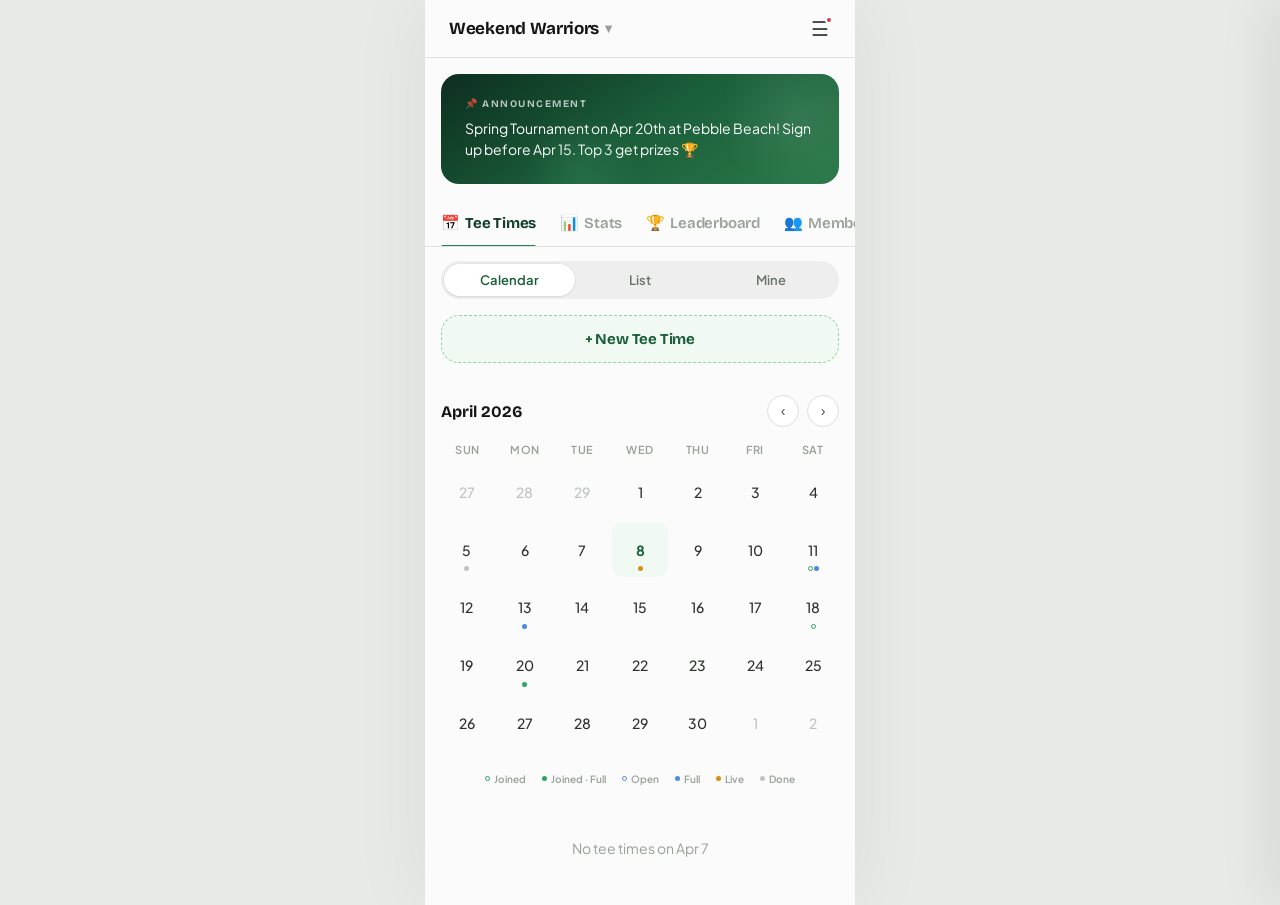
==== prototype/index.html @ c34fc69e "Initial commit: PRD, database schema, and interactive prototype - Product requirements document (doc" ====
<!DOCTYPE html>
<html lang="en">
<head>
<meta charset="UTF-8">
<meta name="viewport" content="width=device-width, initial-scale=1.0, user-scalable=no">
<title>TeeLab AI — Prototype</title>
<link rel="preconnect" href="https://fonts.googleapis.com">
<link href="https://fonts.googleapis.com/css2?family=Plus+Jakarta+Sans:ital,wght@0,300;0,400;0,500;0,600;0,700;0,800;1,400&family=Bricolage+Grotesque:opsz,wght@12..96,400;12..96,500;12..96,600;12..96,700;12..96,800&display=swap" rel="stylesheet">
<style>
/* ============================================================
   DESIGN TOKENS — 2026 Premium Sporty-Luxe
   ============================================================ */
:root {
  /* Greens — warm, deep, clubhouse sophistication */
  --green-900: #0C2E1F;
  --green-800: #133D2B;
  --green-700: #1B5E3A;
  --green-600: #24804E;
  --green-500: #2EA363;
  --green-400: #5ABD82;
  --green-300: #8AD4A6;
  --green-200: #BDE8CA;
  --green-100: #E0F4E7;
  --green-50:  #F0FAF3;

  /* Neutrals — warm-tinted, never cold */
  --gray-900: #141614;
  --gray-800: #1F211F;
  --gray-700: #2D302D;
  --gray-600: #484C48;
  --gray-500: #6D736D;
  --gray-400: #99A099;
  --gray-300: #BFC4BF;
  --gray-200: #DDE0DD;
  --gray-100: #EDEEED;
  --gray-50:  #F6F7F6;

  /* Accents */
  --gold: #C9983A;
  --red: #D43D3D;
  --red-light: #FDF0F0;
  --blue: #4B8AE8;
  --blue-light: #EEF4FD;
  --amber: #D99012;
  --amber-light: #FEF8EB;

  /* Semantic */
  --birdie: #2EA363;
  --eagle: #4B8AE8;
  --bogey: #D43D3D;
  --double-bogey: #A82222;
  --par-color: var(--gray-500);

  /* Typography */
  --font-display: 'Bricolage Grotesque', serif;
  --font-body: 'Plus Jakarta Sans', sans-serif;

  /* Spacing — more generous */
  --space-xs: 4px;
  --space-sm: 8px;
  --space-md: 14px;
  --space-lg: 16px;
  --space-xl: 24px;
  --space-2xl: 28px;
  --space-3xl: 36px;
  --space-4xl: 48px;

  /* Radius — slightly softer */
  --radius-sm: 10px;
  --radius-md: 14px;
  --radius-lg: 18px;
  --radius-xl: 22px;
  --radius-full: 999px;

  /* Shadows — layered, organic */
  --shadow-sm: 0 1px 2px rgba(12,46,31,0.04), 0 1px 4px rgba(12,46,31,0.03);
  --shadow-md: 0 2px 8px rgba(12,46,31,0.05), 0 6px 20px rgba(12,46,31,0.04);
  --shadow-lg: 0 4px 12px rgba(12,46,31,0.06), 0 12px 40px rgba(12,46,31,0.06);
  --shadow-card: 0 1px 3px rgba(12,46,31,0.04), 0 0 0 1px rgba(12,46,31,0.03);

  /* Layout */
  --header-height: 58px;

  /* Surface */
  --surface: #FAFBFA;
  --surface-card: rgba(255,255,255,0.85);
}

/* ============================================================
   RESET & BASE
   ============================================================ */
*, *::before, *::after { box-sizing: border-box; margin: 0; padding: 0; }

html {
  font-size: 16px;
  -webkit-font-smoothing: antialiased;
  -moz-osx-font-smoothing: grayscale;
}

body {
  font-family: var(--font-body);
  color: var(--gray-900);
  background: var(--gray-100);
  min-height: 100dvh;
  overflow-x: hidden;
}

/* Phone frame */
#app {
  max-width: 430px;
  margin: 0 auto;
  min-height: 100dvh;
  background: var(--surface);
  position: relative;
  box-shadow: 0 0 80px rgba(0,0,0,0.06);
}

/* ============================================================
   HEADER
   ============================================================ */
.header {
  height: var(--header-height);
  display: flex;
  align-items: center;
  justify-content: space-between;
  padding: 0 var(--space-lg);
  background: var(--surface);
  border-bottom: 1px solid var(--gray-200);
}

.header-back {
  width: 36px;
  height: 36px;
  display: flex;
  align-items: center;
  justify-content: center;
  border-radius: var(--radius-full);
  background: none;
  border: none;
  cursor: pointer;
  color: var(--green-700);
  font-size: 20px;
  transition: background 0.2s;
}
.header-back:hover { background: var(--green-50); }
.header-back.invisible { visibility: hidden; }

.header-title {
  font-family: var(--font-display);
  font-weight: 700;
  font-size: 17px;
  letter-spacing: -0.3px;
}

.header-action {
  width: 36px;
  height: 36px;
  display: flex;
  align-items: center;
  justify-content: center;
  border-radius: var(--radius-full);
  background: none;
  border: none;
  cursor: pointer;
  color: var(--gray-600);
  font-size: 18px;
  transition: background 0.2s;
  position: relative;
}
.header-action:hover { background: var(--gray-100); }
.header-action .badge {
  position: absolute;
  top: 4px;
  right: 4px;
  width: 8px;
  height: 8px;
  background: var(--red);
  border-radius: 50%;
  border: 2px solid #fff;
}

/* Group Switcher */
.group-switcher {
  display: flex;
  align-items: center;
  gap: 6px;
  cursor: pointer;
  padding: 4px 8px;
  border-radius: var(--radius-full);
  transition: background 0.15s;
  position: relative;
}

.group-switcher:hover { background: var(--gray-100); }

.group-switcher .switcher-arrow {
  font-size: 10px;
  color: var(--gray-400);
  transition: transform 0.25s;
}

.group-switcher.open .switcher-arrow {
  transform: rotate(180deg);
}

/* Dropdown */
.group-dropdown {
  position: absolute;
  top: calc(100% + 4px);
  left: 50%;
  transform: translateX(-50%) scale(0.95);
  width: 280px;
  background: var(--surface);
  border-radius: var(--radius-lg);
  box-shadow: 0 12px 48px rgba(0,0,0,0.12), 0 0 0 1px rgba(0,0,0,0.04);
  backdrop-filter: blur(12px);
  z-index: 150;
  opacity: 0;
  pointer-events: none;
  transition: opacity 0.2s, transform 0.2s;
  overflow: hidden;
}

.group-dropdown.show {
  opacity: 1;
  pointer-events: auto;
  transform: translateX(-50%) scale(1);
}

.group-dropdown-header {
  padding: var(--space-md) var(--space-lg);
  font-family: var(--font-display);
  font-size: 11px;
  font-weight: 700;
  color: var(--gray-400);
  text-transform: uppercase;
  letter-spacing: 1px;
  border-bottom: 1px solid var(--gray-100);
}

.group-dropdown-item {
  display: flex;
  align-items: center;
  gap: var(--space-md);
  padding: var(--space-md) var(--space-lg);
  cursor: pointer;
  transition: background 0.15s;
  border: none;
  background: none;
  width: 100%;
  text-align: left;
  font-family: var(--font-body);
}

.group-dropdown-item:hover { background: var(--gray-50); }
.group-dropdown-item.active { background: var(--green-50); }

.group-dropdown-item .group-icon {
  width: 36px;
  height: 36px;
  border-radius: var(--radius-sm);
  display: flex;
  align-items: center;
  justify-content: center;
  font-size: 18px;
  flex-shrink: 0;
}

.group-dropdown-item .group-detail {
  flex: 1;
  min-width: 0;
}

.group-dropdown-item .group-name {
  font-size: 14px;
  font-weight: 600;
  color: var(--gray-800);
  white-space: nowrap;
  overflow: hidden;
  text-overflow: ellipsis;
}

.group-dropdown-item .group-meta {
  font-size: 11px;
  color: var(--gray-400);
  font-weight: 500;
}

.group-dropdown-item .group-check {
  width: 20px;
  height: 20px;
  border-radius: 50%;
  background: var(--green-600);
  color: #fff;
  display: flex;
  align-items: center;
  justify-content: center;
  font-size: 12px;
  flex-shrink: 0;
  opacity: 0;
}

.group-dropdown-item.active .group-check { opacity: 1; }

.group-dropdown-footer {
  padding: var(--space-md) var(--space-lg);
  border-top: 1px solid var(--gray-100);
}

.group-dropdown-footer button {
  display: flex;
  align-items: center;
  gap: var(--space-sm);
  width: 100%;
  padding: var(--space-sm) 0;
  background: none;
  border: none;
  cursor: pointer;
  font-family: var(--font-body);
  font-size: 13px;
  font-weight: 600;
  color: var(--green-600);
}

.group-dropdown-footer button:hover { color: var(--green-700); }

/* Dropdown overlay */
.dropdown-overlay {
  display: none;
  position: fixed;
  inset: 0;
  z-index: 140;
}

.dropdown-overlay.show { display: block; }

/* ============================================================
   DRAWER
   ============================================================ */
.menu-btn {
  width: 38px;
  height: 38px;
  display: flex;
  align-items: center;
  justify-content: center;
  border-radius: var(--radius-full);
  background: none;
  border: none;
  cursor: pointer;
  color: var(--gray-600);
  font-size: 20px;
  transition: background 0.2s;
  position: relative;
  flex-shrink: 0;
}

.menu-btn:hover { background: var(--gray-100); }

.menu-btn .badge {
  position: absolute;
  top: 6px;
  right: 6px;
  width: 8px;
  height: 8px;
  background: var(--red);
  border-radius: 50%;
  border: 2px solid #fff;
}

.drawer-overlay {
  display: none;
  position: fixed;
  inset: 0;
  background: rgba(0,0,0,0.4);
  z-index: 300;
  transition: opacity 0.3s;
}

.drawer-overlay.show { display: block; }

.drawer {
  position: fixed;
  top: 0;
  right: 0;
  bottom: 0;
  width: 300px;
  max-width: 80vw;
  background: var(--surface);
  z-index: 301;
  transform: translateX(100%);
  transition: transform 0.35s cubic-bezier(0.32, 0.72, 0, 1);
  display: flex;
  flex-direction: column;
  box-shadow: -12px 0 50px rgba(0,0,0,0.08);
}

.drawer.open { transform: translateX(0); }

.drawer-header {
  padding: var(--space-2xl) var(--space-xl) var(--space-lg);
  border-bottom: 1px solid var(--gray-100);
  display: flex;
  align-items: center;
  gap: var(--space-md);
}

.drawer-avatar {
  width: 44px;
  height: 44px;
  border-radius: 50%;
  background: var(--green-700);
  display: flex;
  align-items: center;
  justify-content: center;
  font-family: var(--font-display);
  font-weight: 700;
  font-size: 16px;
  color: #fff;
  flex-shrink: 0;
}

.drawer-user-info {
  flex: 1;
  min-width: 0;
}

.drawer-user-name {
  font-family: var(--font-display);
  font-size: 16px;
  font-weight: 700;
  color: var(--gray-800);
}

.drawer-user-plan {
  font-size: 12px;
  color: var(--green-600);
  font-weight: 600;
}

.drawer-section {
  padding: var(--space-md) 0;
}

.drawer-section-title {
  font-family: var(--font-display);
  font-size: 11px;
  font-weight: 700;
  color: var(--gray-400);
  text-transform: uppercase;
  letter-spacing: 1px;
  padding: var(--space-sm) var(--space-xl);
}

.drawer-item {
  display: flex;
  align-items: center;
  gap: var(--space-md);
  padding: var(--space-md) var(--space-xl);
  cursor: pointer;
  transition: background 0.15s;
  border: none;
  background: none;
  width: 100%;
  text-align: left;
  font-family: var(--font-body);
  font-size: 15px;
  font-weight: 500;
  color: var(--gray-700);
}

.drawer-item:hover { background: var(--gray-50); }

.drawer-item .drawer-icon {
  width: 36px;
  height: 36px;
  border-radius: var(--radius-md);
  background: var(--gray-100);
  display: flex;
  align-items: center;
  justify-content: center;
  font-size: 16px;
  flex-shrink: 0;
}

.drawer-item .drawer-label { flex: 1; }

.drawer-item .drawer-badge {
  padding: 2px 8px;
  border-radius: var(--radius-full);
  font-size: 11px;
  font-weight: 700;
  background: var(--red-light);
  color: var(--red);
}

.drawer-divider {
  height: 1px;
  background: var(--gray-100);
  margin: var(--space-sm) 0;
}

.drawer-footer {
  margin-top: auto;
  padding: var(--space-lg) var(--space-xl);
  border-top: 1px solid var(--gray-100);
}

.drawer-footer-text {
  font-size: 12px;
  color: var(--gray-400);
  text-align: center;
}

/* ============================================================
   PAGE CONTAINER
   ============================================================ */
.page {
  display: none;
  padding-bottom: var(--space-lg);
  animation: pageIn 0.3s ease;
}
.page.active { display: block; }

@keyframes pageIn {
  from { opacity: 0; transform: translateY(6px); }
  to { opacity: 1; transform: translateY(0); }
}
@keyframes shimmerIn {
  from { opacity: 0; filter: blur(4px); transform: scale(0.98); }
  to { opacity: 1; filter: blur(0); transform: scale(1); }
}

/* ============================================================
   GROUP DETAIL PAGE
   ============================================================ */

/* Announcement Banner */
.announcement {
  margin: var(--space-lg);
  padding: var(--space-xl);
  background: linear-gradient(145deg, var(--green-900) 0%, var(--green-700) 50%, #2B7A4B 100%);
  border-radius: var(--radius-lg);
  color: #fff;
  position: relative;
  overflow: hidden;
}

.announcement::before {
  content: '';
  position: absolute;
  top: -40px;
  right: -40px;
  width: 160px;
  height: 160px;
  background: radial-gradient(circle, rgba(255,255,255,0.08) 0%, transparent 70%);
  border-radius: 50%;
}

.announcement::after {
  content: '';
  position: absolute;
  bottom: -50px;
  left: 20%;
  width: 120px;
  height: 120px;
  background: radial-gradient(circle, rgba(90,189,130,0.15) 0%, transparent 70%);
  border-radius: 50%;
}

.announcement-label {
  font-family: var(--font-display);
  font-size: 10px;
  font-weight: 700;
  letter-spacing: 1.5px;
  text-transform: uppercase;
  opacity: 0.7;
  margin-bottom: var(--space-sm);
}

.announcement-text {
  font-size: 14px;
  line-height: 1.5;
  font-weight: 400;
}

/* Group Tabs — Primary Navigation */
.group-tabs {
  padding: 0 var(--space-lg);
  margin-bottom: var(--space-md);
  display: flex;
  gap: var(--space-xl);
  overflow-x: auto;
  scrollbar-width: none;
  -ms-overflow-style: none;
  -webkit-overflow-scrolling: touch;
  border-bottom: 1.5px solid var(--gray-200);
}

.group-tabs::-webkit-scrollbar { display: none; }

.group-tab {
  display: flex;
  align-items: center;
  gap: 5px;
  padding: var(--space-md) 0;
  border: none;
  background: none;
  cursor: pointer;
  font-family: var(--font-display);
  white-space: nowrap;
  flex-shrink: 0;
  position: relative;
  transition: color 0.25s;
}

.group-tab .tab-label {
  font-size: 15px;
  font-weight: 600;
  color: var(--gray-400);
  letter-spacing: -0.2px;
  transition: color 0.25s;
}

.group-tab .tab-icon { font-size: 15px; }

.group-tab::after {
  content: '';
  position: absolute;
  bottom: -1.5px;
  left: 0;
  right: 0;
  height: 2.5px;
  border-radius: 2px 2px 0 0;
  background: transparent;
  transition: background 0.25s;
}

.group-tab.active-feature .tab-label {
  color: var(--green-800);
  font-weight: 700;
}

.group-tab.active-feature::after {
  background: var(--green-600);
}

.section-header {
  display: flex;
  align-items: center;
  justify-content: space-between;
  margin-bottom: var(--space-md);
}

.section-title {
  font-family: var(--font-display);
  font-size: 15px;
  font-weight: 700;
  color: var(--gray-800);
  letter-spacing: -0.2px;
}

.section-action {
  font-size: 13px;
  color: var(--green-600);
  font-weight: 600;
  background: none;
  border: none;
  cursor: pointer;
}

.feature-section { animation: pageIn 0.25s ease; }
.feature-section.hidden { display: none; }

/* Stats Cards */
.stats-cards {
  display: grid;
  grid-template-columns: repeat(4, 1fr);
  gap: var(--space-sm);
}

.stat-card {
  background: var(--surface-card);
  backdrop-filter: blur(8px);
  border: 1px solid rgba(12,46,31,0.05);
  border-radius: var(--radius-lg);
  box-shadow: var(--shadow-card);
  padding: var(--space-lg) var(--space-sm);
  text-align: center;
}

.stat-value {
  font-family: var(--font-display);
  font-size: 24px;
  font-weight: 900;
  color: var(--green-800);
  letter-spacing: -0.5px;
}

.stat-label {
  font-size: 11px;
  font-weight: 600;
  color: var(--gray-400);
  margin-top: 2px;
}

/* Trend Chart */
.trend-chart {
  background: var(--surface-card);
  backdrop-filter: blur(8px);
  border: 1px solid rgba(12,46,31,0.05);
  border-radius: var(--radius-lg);
  box-shadow: var(--shadow-card);
  padding: var(--space-lg);
  height: 180px;
  position: relative;
  overflow: hidden;
}

.trend-chart svg {
  width: 100%;
  height: 100%;
}

/* Recent Round Card */
.recent-round {
  display: flex;
  align-items: center;
  gap: var(--space-md);
  padding: var(--space-md) 0;
  background: transparent;
  border-bottom: 1px solid var(--gray-100);
}

.recent-round .rr-date {
  text-align: center;
  min-width: 40px;
}

.recent-round .rr-day {
  font-family: var(--font-display);
  font-size: 20px;
  font-weight: 900;
  color: var(--gray-800);
  line-height: 1;
}

.recent-round .rr-month {
  font-size: 11px;
  font-weight: 600;
  color: var(--gray-400);
  text-transform: uppercase;
}

.recent-round .rr-info { flex: 1; }

.recent-round .rr-course {
  font-size: 14px;
  font-weight: 600;
  color: var(--gray-800);
}

.recent-round .rr-detail {
  font-size: 12px;
  color: var(--gray-400);
}

.recent-round .rr-score {
  font-family: var(--font-display);
  font-size: 24px;
  font-weight: 900;
}

.recent-round .rr-score.under { color: var(--red); }
.recent-round .rr-score.over { color: var(--gray-700); }
.recent-round .rr-score.even { color: var(--gray-500); }

/* History Card */
.history-card {
  background: transparent;
  padding: var(--space-md) 0;
  cursor: pointer;
  transition: background 0.15s;
  border-bottom: 1px solid var(--gray-100);
}

.history-card:hover { background: var(--gray-50); }

.history-top {
  display: flex;
  justify-content: space-between;
  align-items: flex-start;
  margin-bottom: var(--space-sm);
}

.history-date {
  font-family: var(--font-display);
  font-size: 13px;
  font-weight: 600;
  color: var(--gray-400);
}

.history-course {
  font-size: 15px;
  font-weight: 600;
  color: var(--gray-800);
  margin-bottom: var(--space-md);
}

.history-players {
  display: grid;
  grid-template-columns: 1fr 1fr;
  gap: var(--space-xs);
}

.history-player-chip {
  display: flex;
  align-items: center;
  gap: 4px;
  padding: 3px 10px 3px 3px;
  background: var(--gray-50);
  border-radius: var(--radius-full);
  font-size: 12px;
  font-weight: 600;
  color: var(--gray-600);
}

.history-player-chip .hp-avatar {
  width: 20px;
  height: 20px;
  border-radius: 50%;
  display: flex;
  align-items: center;
  justify-content: center;
  font-size: 8px;
  font-weight: 700;
  color: #fff;
}

.history-player-chip .hp-score {
  font-family: var(--font-display);
  font-weight: 800;
}

.history-player-chip .hp-score.under { color: var(--red); }
.history-player-chip .hp-score.over { color: var(--gray-700); }

/* Chat Section */
.chat-section {
  padding: 0 var(--space-lg);
  margin-bottom: var(--space-xl);
}

.chat-messages {
  display: flex;
  flex-direction: column;
  gap: var(--space-sm);
  margin-bottom: var(--space-md);
}

.chat-msg {
  display: flex;
  gap: var(--space-sm);
  align-items: flex-start;
}

.chat-msg .cm-avatar {
  width: 28px;
  height: 28px;
  border-radius: 50%;
  display: flex;
  align-items: center;
  justify-content: center;
  font-size: 9px;
  font-weight: 700;
  color: #fff;
  flex-shrink: 0;
  margin-top: 2px;
}

.chat-msg .cm-bubble {
  background: var(--gray-50);
  border-radius: var(--radius-md);
  padding: var(--space-sm) var(--space-md);
  max-width: 80%;
}

.chat-msg .cm-name {
  font-size: 11px;
  font-weight: 700;
  color: var(--gray-500);
  margin-bottom: 1px;
}

.chat-msg .cm-text {
  font-size: 13px;
  color: var(--gray-700);
  line-height: 1.4;
}

.chat-msg .cm-time {
  font-size: 10px;
  color: var(--gray-400);
  margin-top: 2px;
}

.chat-input-row {
  display: flex;
  gap: var(--space-sm);
}

.chat-input-row input {
  flex: 1;
  padding: 10px 14px;
  border: 1.5px solid var(--gray-200);
  border-radius: var(--radius-full);
  font-family: var(--font-body);
  font-size: 13px;
  color: var(--gray-800);
  outline: none;
  transition: border-color 0.2s;
}

.chat-input-row input:focus { border-color: var(--green-500); }

.chat-send-btn {
  width: 38px;
  height: 38px;
  border-radius: 50%;
  background: linear-gradient(160deg, var(--green-600), var(--green-500));
  color: #fff;
  border: none;
  font-size: 16px;
  cursor: pointer;
  display: flex;
  align-items: center;
  justify-content: center;
  flex-shrink: 0;
  transition: all 0.2s;
  box-shadow: 0 2px 8px rgba(30,128,78,0.2);
}

.chat-send-btn:hover { transform: scale(1.05); box-shadow: 0 4px 12px rgba(30,128,78,0.25); }

/* Hole has-comments dot */
.hole-comment-dot {
  display: inline-block;
  width: 5px;
  height: 5px;
  background: var(--green-400);
  border-radius: 50%;
  margin-left: 2px;
  vertical-align: top;
  cursor: pointer;
}

/* Comments Page */
.comment-thread {
  padding: 0 var(--space-lg);
  margin-bottom: var(--space-xl);
}

.comment-thread-header {
  display: flex;
  align-items: center;
  gap: var(--space-sm);
  margin-bottom: var(--space-md);
  padding-top: var(--space-md);
}

.comment-thread-label {
  font-family: var(--font-display);
  font-size: 14px;
  font-weight: 700;
  color: var(--gray-800);
}

.comment-thread-par {
  font-size: 12px;
  color: var(--gray-400);
  font-weight: 500;
}

.comment-thread-count {
  margin-left: auto;
  font-size: 11px;
  font-weight: 700;
  color: var(--gray-400);
}

.comment-divider {
  height: 1px;
  background: var(--gray-100);
  margin: 0 var(--space-lg);
}

.no-comments {
  text-align: center;
  padding: 24px 0;
  color: var(--gray-400);
  font-size: 13px;
}

/* Comment Input Bar */
.comment-input-bar {
  position: sticky;
  bottom: 0;
  background: rgba(246,247,246,0.9);
  backdrop-filter: blur(12px);
  border-top: 1px solid var(--gray-200);
  padding: var(--space-md) var(--space-lg);
  display: flex;
  align-items: center;
  gap: var(--space-sm);
  z-index: 10;
}

.comment-target-btn {
  padding: 8px 12px;
  border: 1.5px solid var(--gray-200);
  border-radius: var(--radius-full);
  background: #fff;
  font-family: var(--font-body);
  font-size: 12px;
  font-weight: 600;
  color: var(--green-700);
  cursor: pointer;
  white-space: nowrap;
  flex-shrink: 0;
  position: relative;
  transition: border-color 0.15s;
}

.comment-target-btn:hover { border-color: var(--green-400); }

.comment-target-dropdown {
  display: none;
  position: absolute;
  bottom: calc(100% + 8px);
  left: var(--space-lg);
  width: 180px;
  background: #fff;
  border-radius: var(--radius-md);
  box-shadow: 0 8px 30px rgba(0,0,0,0.15);
  z-index: 20;
  max-height: 240px;
  overflow-y: auto;
  padding: var(--space-xs) 0;
}

.comment-target-dropdown.show { display: block; }

.comment-target-option {
  display: block;
  width: 100%;
  padding: 8px 16px;
  border: none;
  background: none;
  text-align: left;
  font-family: var(--font-body);
  font-size: 13px;
  font-weight: 500;
  color: var(--gray-700);
  cursor: pointer;
  transition: background 0.1s;
}

.comment-target-option:hover { background: var(--gray-50); }
.comment-target-option.active { color: var(--green-700); font-weight: 700; }

.comment-target-divider {
  height: 1px;
  background: var(--gray-100);
  margin: var(--space-xs) 0;
}

.comment-target-holes {
  max-height: 180px;
  overflow-y: auto;
}

.comment-input-bar input {
  flex: 1;
  padding: 10px 14px;
  border: 1.5px solid var(--gray-200);
  border-radius: var(--radius-full);
  font-family: var(--font-body);
  font-size: 13px;
  color: var(--gray-800);
  outline: none;
  transition: border-color 0.2s;
  min-width: 0;
}

.comment-input-bar input:focus { border-color: var(--green-500); }

/* Board message */
.board-msg {
  background: transparent;
  padding: var(--space-md) 0;
  border-bottom: 1px solid var(--gray-100);
}

.board-msg-header {
  display: flex;
  align-items: center;
  gap: var(--space-sm);
  margin-bottom: var(--space-sm);
}

.board-msg-avatar {
  width: 32px;
  height: 32px;
  border-radius: 50%;
  display: flex;
  align-items: center;
  justify-content: center;
  font-family: var(--font-display);
  font-weight: 700;
  font-size: 11px;
  color: #fff;
  flex-shrink: 0;
}

.board-msg-name {
  font-size: 13px;
  font-weight: 700;
  color: var(--gray-800);
}

.board-msg-time {
  font-size: 11px;
  color: var(--gray-400);
  margin-left: auto;
}

.board-msg-source {
  font-size: 11px;
  font-weight: 600;
  color: var(--green-600);
  background: var(--green-50);
  display: inline-block;
  padding: 2px 8px;
  border-radius: var(--radius-full);
  margin-bottom: var(--space-xs);
}

.board-msg-text {
  font-size: 14px;
  color: var(--gray-700);
  line-height: 1.5;
}

/* Leaderboard row */
.lb-card {
  display: flex;
  align-items: center;
  gap: var(--space-md);
  padding: var(--space-md) 0;
  background: transparent;
  border-bottom: 1px solid var(--gray-100);
}

.lb-rank {
  font-family: var(--font-display);
  font-size: 20px;
  font-weight: 900;
  color: var(--gray-300);
  width: 28px;
  text-align: center;
}

.lb-rank.r1 { color: var(--gold); }
.lb-rank.r2 { color: #A0A0A0; }
.lb-rank.r3 { color: #CD7F32; }

.lb-avatar {
  width: 40px;
  height: 40px;
  border-radius: 50%;
  display: flex;
  align-items: center;
  justify-content: center;
  font-family: var(--font-display);
  font-weight: 700;
  font-size: 14px;
  color: #fff;
  flex-shrink: 0;
}

.lb-info { flex: 1; }

.lb-name {
  font-size: 14px;
  font-weight: 700;
  color: var(--gray-800);
}

.lb-detail {
  font-size: 12px;
  color: var(--gray-400);
}

.lb-stats {
  text-align: right;
}

.lb-avg {
  font-family: var(--font-display);
  font-size: 22px;
  font-weight: 900;
  color: var(--gray-800);
}

.lb-rounds {
  font-size: 11px;
  color: var(--gray-400);
}

/* View Toggle */
.view-controls {
  padding: 0 var(--space-lg);
  margin-bottom: var(--space-lg);
  display: flex;
  gap: var(--space-sm);
}

.view-toggle {
  display: flex;
  background: var(--gray-100);
  border-radius: var(--radius-full);
  padding: 3px;
  flex: 1;
}

.view-btn {
  flex: 1;
  padding: 8px 0;
  border: none;
  background: none;
  font-family: var(--font-body);
  font-size: 13px;
  font-weight: 600;
  color: var(--gray-500);
  border-radius: var(--radius-full);
  cursor: pointer;
  transition: all 0.3s cubic-bezier(0.34, 1.56, 0.64, 1);
}

.view-btn.active {
  background: #fff;
  color: var(--green-700);
  box-shadow: var(--shadow-sm), 0 0 0 1px rgba(12,46,31,0.04);
}

.filter-btn {
  padding: 8px 16px;
  border: 2px solid var(--gray-200);
  background: #fff;
  font-family: var(--font-body);
  font-size: 13px;
  font-weight: 600;
  color: var(--gray-600);
  border-radius: var(--radius-full);
  cursor: pointer;
  transition: all 0.25s;
  white-space: nowrap;
}

.filter-btn.active {
  border-color: var(--green-500);
  background: var(--green-50);
  color: var(--green-700);
}

/* Calendar View */
.calendar-view {
  padding: 0;
  margin-top: var(--space-lg);
}

.calendar-grid {
  background: transparent;
  margin-bottom: var(--space-sm);
}

.calendar-header-row {
  display: flex;
  align-items: center;
  justify-content: space-between;
  padding: var(--space-lg);
}

.calendar-month {
  font-family: var(--font-display);
  font-size: 16px;
  font-weight: 700;
}

.calendar-nav {
  display: flex;
  gap: var(--space-sm);
}

.calendar-nav button {
  width: 32px;
  height: 32px;
  border-radius: var(--radius-full);
  border: 1px solid var(--gray-200);
  background: #fff;
  cursor: pointer;
  display: flex;
  align-items: center;
  justify-content: center;
  font-size: 14px;
  color: var(--gray-600);
}

.calendar-weekdays {
  display: grid;
  grid-template-columns: repeat(7, 1fr);
  padding: 0 var(--space-md) var(--space-sm);
}

.calendar-weekday {
  text-align: center;
  font-size: 11px;
  font-weight: 600;
  color: var(--gray-400);
  text-transform: uppercase;
  letter-spacing: 0.5px;
}

.calendar-days {
  display: grid;
  grid-template-columns: repeat(7, 1fr);
  padding: 0 var(--space-md) var(--space-md);
  gap: 2px;
}

.calendar-day {
  aspect-ratio: 1;
  display: flex;
  flex-direction: column;
  align-items: center;
  justify-content: center;
  border-radius: var(--radius-sm);
  font-size: 14px;
  font-weight: 500;
  color: var(--gray-700);
  cursor: pointer;
  position: relative;
  transition: background 0.15s;
}

.calendar-day:hover { background: var(--gray-50); }
.calendar-day.other-month { color: var(--gray-300); }
.calendar-day.today { background: var(--green-50); color: var(--green-700); font-weight: 700; }

.dot {
  width: 5px;
  height: 5px;
  border-radius: 50%;
}


/* Dot colors by tee time status */
/* Past & Live */
.dot.dot-completed { background: var(--gray-300); }
.dot.dot-in-progress { background: var(--amber); }
/* Future: green=joined, blue=not joined; hollow=has spots, solid=full */
.dot.dot-mine { background: transparent; border: 1.5px solid var(--green-500); }
.dot.dot-mine-full { background: var(--green-500); }
.dot.dot-open { background: transparent; border: 1.5px solid var(--blue); }
.dot.dot-open-full { background: var(--blue); }

.calendar-legend {
  display: flex;
  justify-content: center;
  gap: var(--space-lg);
  padding: var(--space-sm) var(--space-md) var(--space-md);
}

.legend-item {
  display: flex;
  align-items: center;
  gap: 4px;
  font-size: 10px;
  font-weight: 600;
  color: var(--gray-400);
}

.legend-item .dot {
  position: static;
  flex-shrink: 0;
}

.calendar-day .dot-group {
  display: flex;
  gap: 1px;
  position: absolute;
  bottom: 6px;
}

/* List View / Tee Time Items */
.tee-time-list {
  padding: 0;
  display: flex;
  flex-direction: column;
}

.date-label {
  font-family: var(--font-display);
  font-size: 12px;
  font-weight: 700;
  color: var(--gray-400);
  text-transform: uppercase;
  letter-spacing: 0.8px;
  padding: var(--space-md) var(--space-lg) var(--space-xs);
  background: var(--gray-50);
}

.tee-time-card {
  background: var(--surface);
  padding: var(--space-lg);
  cursor: pointer;
  transition: background 0.15s;
  border-bottom: 1px solid var(--gray-100);
}

.tee-time-card:hover {
  background: var(--gray-50);
}

.tee-time-card:active {
  background: var(--gray-100);
}

.tt-top {
  display: flex;
  justify-content: space-between;
  align-items: flex-start;
  margin-bottom: var(--space-md);
}

.tt-time {
  font-family: var(--font-display);
  font-size: 22px;
  font-weight: 800;
  color: var(--green-800);
  letter-spacing: -0.5px;
}

.tt-status {
  font-size: 11px;
  font-weight: 600;
  padding: 4px 10px;
  border-radius: var(--radius-full);
  letter-spacing: 0.3px;
}

.tt-status.upcoming { background: var(--green-100); color: var(--green-700); border: 1px solid rgba(30,128,78,0.1); }
.tt-status.in-progress { background: var(--amber-light); color: var(--amber); border: 1px solid rgba(217,144,18,0.1); }
.tt-status.completed { background: var(--gray-100); color: var(--gray-500); border: 1px solid rgba(0,0,0,0.04); }

.tt-course {
  font-size: 15px;
  font-weight: 600;
  color: var(--gray-800);
  margin-bottom: 2px;
}

.tt-tee-badge {
  display: inline-flex;
  align-items: center;
  gap: 4px;
  font-size: 11px;
  font-weight: 600;
  color: var(--gray-500);
  margin-bottom: var(--space-md);
}

.tt-tee-dot {
  width: 8px;
  height: 8px;
  border-radius: 50%;
  border: 1.5px solid var(--gray-300);
}

.tt-tee-dot.blue { background: #3B82F6; border-color: #3B82F6; }
.tt-tee-dot.white { background: #fff; border-color: #ccc; }
.tt-tee-dot.red { background: #E04545; border-color: #E04545; }
.tt-tee-dot.gold { background: #D4A843; border-color: #D4A843; }

.tt-bottom {
  display: flex;
  align-items: flex-end;
  justify-content: space-between;
  gap: var(--space-md);
}

.tt-players {
  display: flex;
  align-items: baseline;
  gap: var(--space-xs);
  flex: 1;
  min-width: 0;
}

.tt-player-names {
  font-size: 13px;
  font-weight: 500;
  color: var(--gray-700);
  white-space: nowrap;
  overflow: hidden;
  text-overflow: ellipsis;
}

.tt-player-count {
  font-size: 12px;
  color: var(--gray-400);
  font-weight: 500;
  flex-shrink: 0;
}

/* In-progress hole dots */
.tt-hole-progress {
  display: flex;
  align-items: center;
  gap: 2px;
  margin-top: var(--space-sm);
}

.tt-hole-progress .hole-gap {
  width: 4px;
}

.tt-hole-dot {
  width: 6px;
  height: 6px;
  border-radius: 50%;
  background: var(--gray-200);
}

.tt-hole-dot.scored { background: var(--green-500); }
.tt-hole-dot.birdie { background: var(--red); }

.tt-hole-label {
  font-size: 9px;
  color: var(--gray-400);
  font-weight: 600;
  margin-left: 2px;
}

.tt-price {
  font-family: var(--font-display);
  font-size: 15px;
  font-weight: 700;
  color: var(--gray-700);
  flex-shrink: 0;
  white-space: nowrap;
}

/* ============================================================
   TEE TIME DETAIL PAGE
   ============================================================ */
.detail-hero {
  padding: var(--space-xl) var(--space-lg) var(--space-lg);
}

.detail-status-row {
  display: flex;
  align-items: center;
  gap: var(--space-sm);
  margin-bottom: var(--space-md);
}

.detail-date {
  font-family: var(--font-display);
  font-size: 13px;
  font-weight: 600;
  color: var(--gray-500);
}

.detail-time {
  font-family: var(--font-display);
  font-size: 32px;
  font-weight: 900;
  color: var(--green-800);
  letter-spacing: -1px;
  margin-bottom: var(--space-xs);
}

.detail-course-name {
  font-size: 17px;
  font-weight: 600;
  color: var(--gray-800);
  margin-bottom: 4px;
}

.detail-meta {
  display: flex;
  align-items: center;
  gap: var(--space-lg);
  margin-top: var(--space-md);
}

.detail-meta-item {
  display: flex;
  align-items: center;
  gap: 6px;
  font-size: 13px;
  color: var(--gray-500);
  font-weight: 500;
}

.detail-meta-item .icon {
  font-size: 16px;
}

/* Info Cards */
.detail-section {
  padding: 0 var(--space-lg);
  margin-bottom: var(--space-xl);
}

.detail-section-title {
  font-family: var(--font-display);
  font-size: 14px;
  font-weight: 700;
  color: var(--gray-800);
  margin-bottom: var(--space-md);
  letter-spacing: -0.2px;
}

.player-list {
  display: flex;
  flex-direction: column;
  gap: var(--space-sm);
}

.player-slot {
  display: flex;
  align-items: center;
  gap: var(--space-md);
  padding: var(--space-md) 0;
  background: transparent;
  border-bottom: 1px solid var(--gray-100);
}

.player-slot .avatar {
  width: 40px;
  height: 40px;
  border-radius: 50%;
  display: flex;
  align-items: center;
  justify-content: center;
  font-family: var(--font-display);
  font-weight: 700;
  font-size: 14px;
  color: #fff;
  flex-shrink: 0;
}

.player-slot .player-info {
  flex: 1;
}

.player-slot .player-name {
  font-size: 14px;
  font-weight: 600;
  color: var(--gray-800);
}

.player-slot .player-role {
  font-size: 11px;
  color: var(--gray-400);
  font-weight: 500;
}

.player-slot.empty {
  border-bottom: 1px dashed var(--gray-200);
  background: transparent;
}

.player-slot.empty .avatar {
  background: var(--gray-200);
  color: var(--gray-400);
  font-size: 18px;
}

.player-slot.waitlisted {
  opacity: 0.65;
}

.waitlist-label {
  font-size: 11px;
  font-weight: 600;
  color: var(--amber);
  background: var(--amber-light);
  padding: 2px 8px;
  border-radius: var(--radius-full);
}

/* Action Button */
.action-bar {
  padding: var(--space-lg);
}

.btn-primary {
  width: 100%;
  padding: 16px;
  border: none;
  border-radius: var(--radius-lg);
  background: linear-gradient(160deg, var(--green-700), var(--green-500));
  color: #fff;
  font-family: var(--font-display);
  font-size: 16px;
  font-weight: 700;
  letter-spacing: -0.3px;
  cursor: pointer;
  transition: transform 0.2s cubic-bezier(0.34, 1.56, 0.64, 1), box-shadow 0.2s;
  box-shadow: 0 4px 16px rgba(30,128,78,0.25), inset 0 1px 0 rgba(255,255,255,0.15);
}

.btn-primary:hover { transform: translateY(-1px); box-shadow: 0 6px 24px rgba(30,128,78,0.3), inset 0 1px 0 rgba(255,255,255,0.15); }
.btn-primary:active { transform: scale(0.97); }

.btn-danger {
  width: 100%;
  padding: 16px;
  border: 2px solid var(--red);
  border-radius: var(--radius-lg);
  background: #fff;
  color: var(--red);
  font-family: var(--font-display);
  font-size: 16px;
  font-weight: 700;
  cursor: pointer;
  transition: transform 0.15s;
}

.btn-secondary {
  width: 100%;
  padding: 16px;
  border: 2px solid var(--green-500);
  border-radius: var(--radius-lg);
  background: #fff;
  color: var(--green-700);
  font-family: var(--font-display);
  font-size: 16px;
  font-weight: 700;
  cursor: pointer;
  transition: transform 0.15s;
}

/* ============================================================
   SCORECARD PAGE
   ============================================================ */
.scorecard-header {
  padding: var(--space-lg);
  display: flex;
  align-items: center;
  justify-content: space-between;
}

.scorecard-info .sc-course {
  font-family: var(--font-display);
  font-size: 16px;
  font-weight: 700;
  color: var(--gray-800);
}

.scorecard-info .sc-meta {
  font-size: 12px;
  color: var(--gray-500);
}

.live-badge {
  display: flex;
  align-items: center;
  gap: 6px;
  padding: 6px 14px;
  background: var(--red-light);
  border: 1px solid rgba(212,61,61,0.1);
  border-radius: var(--radius-full);
  font-family: var(--font-display);
  font-size: 11px;
  font-weight: 700;
  color: var(--red);
  letter-spacing: 0.5px;
}

.live-dot {
  width: 8px;
  height: 8px;
  background: var(--red);
  border-radius: 50%;
  animation: livePulse 1.5s infinite;
}

@keyframes livePulse {
  0%, 100% { opacity: 1; transform: scale(1); }
  50% { opacity: 0.5; transform: scale(0.8); }
}

/* Scorecard Table */
.scorecard-wrapper {
  overflow-x: auto;
  padding: 0 var(--space-lg);
  margin-bottom: var(--space-lg);
  scrollbar-width: none;
}
.scorecard-wrapper::-webkit-scrollbar { display: none; }

.scorecard-table {
  border-collapse: separate;
  border-spacing: 0;
  width: max-content;
  min-width: 100%;
}

.scorecard-table th,
.scorecard-table td {
  padding: 8px 6px;
  text-align: center;
  font-size: 13px;
  white-space: nowrap;
  min-width: 36px;
}

.scorecard-table thead th {
  font-family: var(--font-display);
  font-weight: 700;
  font-size: 11px;
  color: var(--gray-400);
  text-transform: uppercase;
  letter-spacing: 0.5px;
  position: sticky;
  top: 0;
  background: #fff;
}

.scorecard-table .hole-header {
  background: var(--green-900);
  color: rgba(255,255,255,0.9);
  font-family: var(--font-display);
  font-weight: 700;
  font-size: 11px;
}

.scorecard-table .hole-header:first-child {
  border-radius: var(--radius-sm) 0 0 0;
}

.scorecard-table .hole-header:last-child {
  border-radius: 0 var(--radius-sm) 0 0;
}

.scorecard-table .par-row td {
  font-weight: 600;
  color: var(--gray-500);
  font-size: 12px;
  background: var(--gray-50);
}

.scorecard-table .player-row td {
  font-weight: 600;
  border-bottom: 1px solid var(--gray-100);
}

.scorecard-table .player-row .player-name-cell {
  text-align: left;
  font-weight: 700;
  color: var(--gray-800);
  position: sticky;
  left: 0;
  background: #fff;
  z-index: 1;
  padding-left: var(--space-md);
  min-width: 70px;
}

.scorecard-table .par-row .label-cell {
  text-align: left;
  position: sticky;
  left: 0;
  background: var(--gray-50);
  z-index: 1;
  padding-left: var(--space-md);
  min-width: 70px;
}

.score-cell {
  cursor: pointer;
  border-radius: 6px;
  transition: background 0.15s;
  position: relative;
}

.score-cell:hover { background: var(--gray-100); }

.score-cell.birdie {
  color: var(--red);
  font-weight: 800;
  position: relative;
}
.score-cell.birdie::after {
  content: '';
  position: absolute;
  inset: 4px;
  border: 2px solid var(--red);
  border-radius: 50%;
  pointer-events: none;
}
.score-cell.eagle {
  color: var(--red);
  font-weight: 800;
  position: relative;
}
.score-cell.eagle::after {
  content: '';
  position: absolute;
  inset: 2px;
  border: 2px solid var(--red);
  border-radius: 50%;
  box-shadow: inset 0 0 0 2px #fff, inset 0 0 0 4px var(--red);
  pointer-events: none;
}
.score-cell.bogey { color: var(--gray-700); background: rgba(0,0,0,0.04); }
.score-cell.double-bogey { color: var(--gray-700); background: rgba(0,0,0,0.08); font-weight: 800; }

.total-cell {
  font-family: var(--font-display);
  font-weight: 800 !important;
  font-size: 15px !important;
  color: var(--green-800);
}

.scorecard-table .section-divider td {
  padding: var(--space-sm) 0;
  border: none;
}

.section-label {
  font-family: var(--font-display);
  font-size: 11px;
  font-weight: 700;
  color: var(--gray-400);
  letter-spacing: 1px;
  text-transform: uppercase;
  padding: var(--space-sm) var(--space-lg);
}

/* Score Summary Cards */
.score-summaries {
  padding: 0 var(--space-lg);
  display: flex;
  flex-direction: column;
}

.score-summary-card {
  display: flex;
  align-items: center;
  gap: var(--space-md);
  padding: var(--space-md) 0;
  background: transparent;
  border-bottom: 1px solid var(--gray-100);
}

.score-summary-card .rank {
  font-family: var(--font-display);
  font-size: 22px;
  font-weight: 900;
  color: var(--gray-300);
  width: 28px;
  text-align: center;
}

.score-summary-card .rank.first { color: var(--gold); }

.score-summary-card .avatar {
  width: 40px;
  height: 40px;
  border-radius: 50%;
  display: flex;
  align-items: center;
  justify-content: center;
  font-family: var(--font-display);
  font-weight: 700;
  font-size: 14px;
  color: #fff;
}

.score-summary-card .summary-info {
  flex: 1;
}

.score-summary-card .summary-name {
  font-size: 14px;
  font-weight: 700;
  color: var(--gray-800);
}

.score-summary-card .summary-detail {
  font-size: 12px;
  color: var(--gray-400);
}

.score-summary-card .summary-score {
  text-align: right;
}

.score-summary-card .total-strokes {
  font-family: var(--font-display);
  font-size: 28px;
  font-weight: 900;
  color: var(--gray-800);
}

.score-summary-card .total-strokes.under { color: var(--red); }
.score-summary-card .total-strokes.over { color: var(--gray-700); }
.score-summary-card .total-strokes.even { color: var(--gray-500); }

/* ============================================================
   CREATE TEE TIME PAGE
   ============================================================ */
.form-page {
  padding: var(--space-lg);
}

.form-group {
  margin-bottom: var(--space-xl);
}

.form-label {
  font-family: var(--font-display);
  font-size: 13px;
  font-weight: 700;
  color: var(--gray-700);
  letter-spacing: -0.1px;
  margin-bottom: var(--space-sm);
  display: block;
}

.form-input {
  width: 100%;
  padding: 14px 16px;
  border: 2px solid var(--gray-200);
  border-radius: var(--radius-md);
  font-family: var(--font-body);
  font-size: 15px;
  color: var(--gray-800);
  background: #fff;
  transition: border-color 0.2s;
  outline: none;
}

.form-input:focus { border-color: var(--green-500); }
.form-input::placeholder { color: var(--gray-400); }

.form-input-icon {
  position: relative;
}

.form-input-icon .form-input {
  padding-left: 44px;
}

.form-input-icon .icon {
  position: absolute;
  left: 14px;
  top: 50%;
  transform: translateY(-50%);
  font-size: 18px;
  color: var(--gray-400);
}

/* Course Select Card */
.course-select-card {
  padding: var(--space-lg);
  background: #fff;
  border: 2px solid var(--gray-200);
  border-radius: var(--radius-lg);
  cursor: pointer;
  transition: border-color 0.2s;
  display: flex;
  align-items: center;
  gap: var(--space-md);
}

.course-select-card.selected {
  border-color: var(--green-500);
  background: var(--green-50);
}

.course-select-card .course-icon {
  width: 44px;
  height: 44px;
  border-radius: var(--radius-md);
  background: var(--green-100);
  display: flex;
  align-items: center;
  justify-content: center;
  font-size: 20px;
}

.course-select-card .course-info {
  flex: 1;
}

.course-select-card .course-name {
  font-weight: 600;
  font-size: 15px;
  color: var(--gray-800);
}

.course-select-card .course-address {
  font-size: 12px;
  color: var(--gray-400);
}

.course-select-card .check {
  width: 24px;
  height: 24px;
  border-radius: 50%;
  border: 2px solid var(--gray-300);
  display: flex;
  align-items: center;
  justify-content: center;
  font-size: 14px;
  color: transparent;
  transition: all 0.2s;
}

.course-select-card.selected .check {
  background: var(--green-600);
  border-color: var(--green-600);
  color: #fff;
}

/* Tee Selector */
.tee-options {
  display: flex;
  gap: var(--space-sm);
}

.tee-option {
  flex: 1;
  padding: 12px;
  border: 2px solid var(--gray-200);
  border-radius: var(--radius-md);
  background: #fff;
  cursor: pointer;
  text-align: center;
  font-family: var(--font-body);
  font-size: 13px;
  font-weight: 600;
  color: var(--gray-600);
  transition: all 0.2s;
  display: flex;
  flex-direction: column;
  align-items: center;
  gap: 6px;
}

.tee-option.selected {
  border-color: var(--green-500);
  background: var(--green-50);
  color: var(--green-700);
}

.tee-option .tee-color {
  width: 16px;
  height: 16px;
  border-radius: 50%;
  border: 2px solid var(--gray-300);
}

.tee-option.selected .tee-color { border-color: var(--green-500); }

/* Stepper */
.stepper {
  display: flex;
  align-items: center;
  gap: var(--space-md);
}

.stepper-btn {
  width: 44px;
  height: 44px;
  border-radius: var(--radius-md);
  border: 2px solid var(--gray-200);
  background: #fff;
  font-size: 20px;
  font-weight: 600;
  color: var(--gray-600);
  cursor: pointer;
  display: flex;
  align-items: center;
  justify-content: center;
  transition: all 0.15s;
}

.stepper-btn:hover { border-color: var(--green-500); color: var(--green-600); }
.stepper-btn:active { background: var(--green-50); }

.stepper-value {
  font-family: var(--font-display);
  font-size: 28px;
  font-weight: 800;
  color: var(--gray-800);
  min-width: 40px;
  text-align: center;
}

/* Starting Hole Toggle */
.hole-toggle {
  display: flex;
  gap: var(--space-sm);
}

.hole-option {
  flex: 1;
  padding: 14px;
  border: 2px solid var(--gray-200);
  border-radius: var(--radius-md);
  background: #fff;
  cursor: pointer;
  text-align: center;
  font-family: var(--font-display);
  font-weight: 700;
  font-size: 15px;
  color: var(--gray-500);
  transition: all 0.2s;
}

.hole-option.selected {
  border-color: var(--green-500);
  background: var(--green-50);
  color: var(--green-700);
}

.hole-option .hole-label {
  font-family: var(--font-body);
  font-size: 11px;
  font-weight: 500;
  color: var(--gray-400);
  display: block;
  margin-top: 2px;
}

/* ============================================================
   CREATE COURSE PAGE
   ============================================================ */
.hole-count-toggle {
  display: flex;
  background: var(--gray-100);
  border-radius: var(--radius-full);
  padding: 3px;
  margin-bottom: var(--space-xl);
}

.hole-count-btn {
  flex: 1;
  padding: 10px;
  border: none;
  background: none;
  font-family: var(--font-display);
  font-size: 14px;
  font-weight: 700;
  color: var(--gray-500);
  border-radius: var(--radius-full);
  cursor: pointer;
  transition: all 0.25s;
}

.hole-count-btn.active {
  background: #fff;
  color: var(--green-700);
  box-shadow: var(--shadow-sm);
}

/* Hole Par Grid */
.hole-par-grid {
  display: grid;
  grid-template-columns: repeat(3, 1fr);
  gap: var(--space-sm);
}

.hole-par-item {
  background: #fff;
  border: 2px solid var(--gray-200);
  border-radius: var(--radius-md);
  padding: var(--space-md);
  text-align: center;
  cursor: pointer;
  transition: all 0.15s;
  user-select: none;
}

.hole-par-item:active {
  transform: scale(0.95);
}

.hole-par-item .hole-num {
  font-family: var(--font-display);
  font-size: 11px;
  font-weight: 700;
  color: var(--gray-400);
  letter-spacing: 0.5px;
}

.hole-par-item .hole-par-value {
  font-family: var(--font-display);
  font-size: 28px;
  font-weight: 900;
  color: var(--gray-700);
  line-height: 1.2;
}

.hole-par-item.par-3 { border-color: var(--green-400); background: var(--green-50); }
.hole-par-item.par-3 .hole-par-value { color: var(--green-600); }

.hole-par-item.par-5 { border-color: var(--blue); background: var(--blue-light); }
.hole-par-item.par-5 .hole-par-value { color: var(--blue); }

.total-par-display {
  text-align: center;
  padding: var(--space-xl) 0;
}

.total-par-label {
  font-size: 12px;
  color: var(--gray-400);
  font-weight: 600;
  text-transform: uppercase;
  letter-spacing: 1px;
}

.total-par-value {
  font-family: var(--font-display);
  font-size: 48px;
  font-weight: 900;
  color: var(--green-800);
  letter-spacing: -2px;
}

/* ============================================================
   FAB
   ============================================================ */
/* Inline Create Button */
.create-btn-inline {
  display: flex;
  align-items: center;
  justify-content: center;
  gap: var(--space-sm);
  width: 100%;
  padding: 14px;
  border: 1.5px dashed var(--green-300);
  border-radius: var(--radius-lg);
  background: var(--green-50);
  color: var(--green-700);
  font-family: var(--font-display);
  font-size: 15px;
  font-weight: 700;
  letter-spacing: -0.2px;
  cursor: pointer;
  transition: all 0.2s cubic-bezier(0.34, 1.56, 0.64, 1);
  margin-top: var(--space-md);
}

.create-btn-inline:hover { background: var(--green-100); border-color: var(--green-500); transform: translateY(-1px); }
.create-btn-inline:active { transform: scale(0.97); }

/* ============================================================
   TOAST
   ============================================================ */
.toast {
  position: fixed;
  top: 20px;
  left: 50%;
  transform: translateX(-50%) translateY(-100px);
  padding: 12px 24px;
  background: var(--gray-900);
  color: #fff;
  border-radius: var(--radius-full);
  font-size: 14px;
  font-weight: 600;
  z-index: 500;
  transition: transform 0.4s cubic-bezier(0.34, 1.56, 0.64, 1);
  white-space: nowrap;
}

.toast.show {
  transform: translateX(-50%) translateY(0);
}

/* ============================================================
   SCORE INPUT MODAL — Per-Hole All Players
   ============================================================ */
.modal-overlay {
  display: none;
  position: fixed;
  inset: 0;
  background: rgba(0,0,0,0.4);
  z-index: 300;
  align-items: flex-end;
  justify-content: center;
}

.modal-overlay.show {
  display: flex;
}

.modal-sheet {
  background: var(--surface);
  border-radius: var(--radius-xl) var(--radius-xl) 0 0;
  padding: var(--space-2xl);
  width: 100%;
  max-width: 430px;
  animation: sheetUp 0.35s cubic-bezier(0.32, 0.72, 0, 1);
}

@keyframes sheetUp {
  from { transform: translateY(100%); }
  to { transform: translateY(0); }
}

.modal-header {
  display: flex;
  align-items: center;
  justify-content: space-between;
  margin-bottom: var(--space-2xl);
}

.modal-header-center {
  text-align: center;
}

.modal-title {
  font-family: var(--font-display);
  font-size: 20px;
  font-weight: 800;
}

.modal-subtitle {
  font-size: 13px;
  color: var(--gray-500);
  margin-top: 2px;
}

.modal-nav-btn {
  width: 40px;
  height: 40px;
  border-radius: 50%;
  border: 2px solid var(--gray-200);
  background: #fff;
  font-size: 18px;
  color: var(--gray-600);
  cursor: pointer;
  display: flex;
  align-items: center;
  justify-content: center;
  transition: all 0.15s;
}

.modal-nav-btn:hover { border-color: var(--green-500); color: var(--green-600); }
.modal-nav-btn:disabled { opacity: 0.3; cursor: default; }
.modal-nav-btn:disabled:hover { border-color: var(--gray-200); color: var(--gray-600); }

/* Player score rows */
.player-score-rows {
  display: flex;
  flex-direction: column;
  gap: var(--space-md);
  margin-bottom: var(--space-2xl);
}

.player-score-row {
  display: flex;
  align-items: center;
  gap: var(--space-md);
  padding: var(--space-md) var(--space-lg);
  background: var(--gray-50);
  border-radius: var(--radius-lg);
  transition: background 0.15s;
}

.player-score-row.active-input {
  background: var(--green-50);
  box-shadow: inset 0 0 0 2px var(--green-200);
}

.player-score-row .ps-avatar {
  width: 36px;
  height: 36px;
  border-radius: 50%;
  display: flex;
  align-items: center;
  justify-content: center;
  font-family: var(--font-display);
  font-weight: 700;
  font-size: 12px;
  color: #fff;
  flex-shrink: 0;
}

.player-score-row .ps-name {
  flex: 1;
  font-size: 14px;
  font-weight: 600;
  color: var(--gray-800);
  min-width: 0;
  overflow: hidden;
  text-overflow: ellipsis;
  white-space: nowrap;
}

.player-score-row .ps-controls {
  display: flex;
  align-items: center;
  gap: var(--space-sm);
}

.ps-adj-btn {
  width: 36px;
  height: 36px;
  border-radius: 50%;
  border: 2px solid var(--gray-200);
  background: #fff;
  font-size: 20px;
  font-weight: 600;
  color: var(--gray-600);
  cursor: pointer;
  display: flex;
  align-items: center;
  justify-content: center;
  transition: all 0.15s;
  user-select: none;
}

.ps-adj-btn:hover { border-color: var(--green-500); }
.ps-adj-btn:active { background: var(--green-50); transform: scale(0.9); }

.ps-score {
  font-family: var(--font-display);
  font-size: 28px;
  font-weight: 900;
  width: 44px;
  text-align: center;
  letter-spacing: -1px;
}

.ps-score.birdie { color: var(--red); }
.ps-score.eagle { color: var(--red); }
.ps-score.bogey { color: var(--gray-700); }
.ps-score.double-bogey { color: var(--gray-700); }
.ps-score.par { color: var(--gray-500); }

.ps-diff {
  font-size: 11px;
  font-weight: 700;
  width: 32px;
  text-align: center;
  padding: 2px 0;
  border-radius: var(--radius-full);
}

.ps-diff.under { color: var(--birdie); background: rgba(34,169,91,0.1); }
.ps-diff.over { color: var(--bogey); background: rgba(224,69,69,0.08); }
.ps-diff.even { color: var(--gray-400); background: var(--gray-100); }

.modal-actions {
  display: flex;
  gap: var(--space-md);
}

.modal-actions .btn-primary,
.modal-actions .btn-secondary {
  flex: 1;
  padding: 14px;
}

/* ============================================================
   RESPONSIVE
   ============================================================ */
@media (min-width: 431px) {
  body {
    background: #E8EAE8;
  }
}

/* ============================================================
   UTILITIES
   ============================================================ */
.hidden { display: none !important; }
.text-center { text-align: center; }
</style>
</head>
<body>

<div id="app">
  <!-- Toast -->
  <div id="toast" class="toast"></div>

  <!-- Score Input Modal — Per Hole, All Players -->
  <div id="scoreModal" class="modal-overlay" onclick="if(event.target===this)closeScoreModal()">
    <div class="modal-sheet">
      <div class="modal-header">
        <button class="modal-nav-btn" id="modalPrev" onclick="navigateHole(-1)">‹</button>
        <div class="modal-header-center">
          <div class="modal-title" id="modalTitle">Hole 1</div>
          <div class="modal-subtitle" id="modalSubtitle">Par 4</div>
        </div>
        <button class="modal-nav-btn" id="modalNext" onclick="navigateHole(1)">›</button>
      </div>
      <div class="player-score-rows" id="playerScoreRows"></div>
      <div class="modal-actions">
        <button class="btn-secondary" onclick="closeScoreModal()">Cancel</button>
        <button class="btn-primary" onclick="saveHoleScores()">Save</button>
      </div>
    </div>
  </div>

  <!-- ========== GROUP DETAIL PAGE ========== -->
  <!-- Dropdown Overlay -->
  <div id="dropdownOverlay" class="dropdown-overlay" onclick="closeGroupDropdown()"></div>

  <!-- Drawer -->
  <div id="drawerOverlay" class="drawer-overlay" onclick="closeDrawer()"></div>
  <div id="drawer" class="drawer">
    <div class="drawer-header">
      <div class="drawer-avatar">MC</div>
      <div class="drawer-user-info">
        <div class="drawer-user-name">Mike Chen</div>
        <div class="drawer-user-plan">Free Plan</div>
      </div>
    </div>

    <div class="drawer-section">
      <div class="drawer-section-title">General</div>
      <button class="drawer-item" onclick="closeDrawer(); showToast('3 unread notifications')">
        <div class="drawer-icon">🔔</div>
        <span class="drawer-label">Notifications</span>
        <span class="drawer-badge">3</span>
      </button>
      <button class="drawer-item" onclick="closeDrawer(); showToast('Stats coming in V2')">
        <div class="drawer-icon">📊</div>
        <span class="drawer-label">Stats & Handicap</span>
      </button>
      <button class="drawer-item" onclick="closeDrawer(); navigate('scorecard')">
        <div class="drawer-icon">📝</div>
        <span class="drawer-label">Active Scorecard</span>
        <span class="drawer-badge" style="background:var(--amber-light);color:var(--amber);">LIVE</span>
      </button>
    </div>

    <div class="drawer-divider"></div>

    <div class="drawer-section">
      <div class="drawer-section-title">Group</div>
      <button class="drawer-item" onclick="closeDrawer(); showToast('Join requests coming soon')">
        <div class="drawer-icon">📋</div>
        <span class="drawer-label">Join Requests</span>
        <span class="drawer-badge">2</span>
      </button>
      <button class="drawer-item" onclick="closeDrawer(); showToast('Share: Group #28451')">
        <div class="drawer-icon">🔗</div>
        <span class="drawer-label">Share Group</span>
      </button>
      <button class="drawer-item" onclick="closeDrawer(); showToast('Group settings coming soon')">
        <div class="drawer-icon">⚙️</div>
        <span class="drawer-label">Group Settings</span>
      </button>
    </div>

    <div class="drawer-divider"></div>

    <div class="drawer-section">
      <div class="drawer-section-title">Account</div>
      <button class="drawer-item" onclick="closeDrawer(); showToast('Profile coming soon')">
        <div class="drawer-icon">👤</div>
        <span class="drawer-label">Profile</span>
      </button>
      <button class="drawer-item" onclick="closeDrawer(); showToast('Upgrade coming soon')">
        <div class="drawer-icon" style="background:var(--green-100);">⭐</div>
        <span class="drawer-label" style="color:var(--green-700);font-weight:600;">Upgrade to Pro</span>
      </button>
    </div>

    <div class="drawer-footer">
      <div class="drawer-footer-text">TeeLab AI v0.1 · #28451</div>
    </div>
  </div>

  <div id="page-group" class="page active">
    <div class="header">
      <div class="group-switcher" id="groupSwitcher" onclick="toggleGroupDropdown(event)">
        <span class="header-title" id="currentGroupName">Weekend Warriors</span>
        <span class="switcher-arrow">▼</span>
        <div class="group-dropdown" id="groupDropdown">
          <div class="group-dropdown-header">My Groups</div>
          <div id="groupDropdownList"></div>
          <div class="group-dropdown-footer">
            <button onclick="event.stopPropagation(); closeGroupDropdown(); showToast('Create group coming soon')">
              <span style="font-size:16px;">+</span> Create New Group
            </button>
          </div>
        </div>
      </div>
      <button class="menu-btn" onclick="openDrawer()">
        ☰<span class="badge"></span>
      </button>
    </div>

    <!-- Announcement -->
    <div class="announcement">
      <div class="announcement-label">📌 Announcement</div>
      <div class="announcement-text">Spring Tournament on Apr 20th at Pebble Beach! Sign up before Apr 15. Top 3 get prizes 🏆</div>
    </div>

    <!-- Group Tabs -->
    <div class="group-tabs" id="groupTabs">
      <button class="group-tab active-feature" onclick="switchFeature('teetimes', this)">
        <span class="tab-icon">📅</span>
        <span class="tab-label">Tee Times</span>
      </button>
      <button class="group-tab" onclick="switchFeature('stats', this)">
        <span class="tab-icon">📊</span>
        <span class="tab-label">Stats</span>
      </button>
      <button class="group-tab" onclick="switchFeature('leaderboard', this)">
        <span class="tab-icon">🏆</span>
        <span class="tab-label">Leaderboard</span>
      </button>
      <button class="group-tab" onclick="switchFeature('members', this)">
        <span class="tab-icon">👥</span>
        <span class="tab-label">Members</span>
      </button>
      <button class="group-tab" onclick="switchFeature('board', this)">
        <span class="tab-icon">💬</span>
        <span class="tab-label">Board</span>
      </button>
      <button class="group-tab" onclick="switchFeature('history', this)">
        <span class="tab-icon">📜</span>
        <span class="tab-label">History</span>
      </button>
    </div>

    <!-- === Tee Times Section === -->
    <div id="section-teetimes" class="feature-section">
      <!-- View Controls -->
      <div class="view-controls">
        <div class="view-toggle">
          <button class="view-btn active" onclick="switchView('calendar', this)">Calendar</button>
          <button class="view-btn" onclick="switchView('list', this)">List</button>
          <button class="view-btn" onclick="switchView('mine', this)">Mine</button>
        </div>
      </div>

      <!-- Create Tee Time -->
      <div style="padding: 0 var(--space-lg);">
        <button class="create-btn-inline" onclick="navigate('create-tee-time')">+ New Tee Time</button>
      </div>

    <!-- Calendar View -->
    <div id="calendarView" class="calendar-view">
      <div class="calendar-grid">
        <div class="calendar-header-row">
          <div class="calendar-month">April 2026</div>
          <div class="calendar-nav">
            <button>‹</button>
            <button>›</button>
          </div>
        </div>
        <div class="calendar-weekdays">
          <div class="calendar-weekday">Sun</div>
          <div class="calendar-weekday">Mon</div>
          <div class="calendar-weekday">Tue</div>
          <div class="calendar-weekday">Wed</div>
          <div class="calendar-weekday">Thu</div>
          <div class="calendar-weekday">Fri</div>
          <div class="calendar-weekday">Sat</div>
        </div>
        <div class="calendar-days" id="calendarDays"></div>
        <div class="calendar-legend">
          <span class="legend-item"><span class="dot dot-mine"></span>Joined</span>
          <span class="legend-item"><span class="dot dot-mine-full"></span>Joined · Full</span>
          <span class="legend-item"><span class="dot dot-open"></span>Open</span>
          <span class="legend-item"><span class="dot dot-open-full"></span>Full</span>
          <span class="legend-item"><span class="dot dot-in-progress"></span>Live</span>
          <span class="legend-item"><span class="dot dot-completed"></span>Done</span>
        </div>
      </div>

      <!-- Tee times for selected day -->
    </div>
    <div id="dayTeeTimes" class="tee-time-list"></div>

    <!-- List View -->
    <div id="listView" class="tee-time-list hidden"></div>

    <!-- My Tee Times View -->
    <div id="mineView" class="hidden"></div>
    </div>

    <!-- === Stats Section === -->
    <div id="section-stats" class="feature-section hidden">
      <div style="padding: 0 var(--space-lg);">
        <div class="section-header" style="margin-top: var(--space-md);">
          <div class="section-title">My Stats in This Group</div>
        </div>

        <!-- Stat Cards -->
        <div class="stats-cards">
          <div class="stat-card">
            <div class="stat-value">+2.4</div>
            <div class="stat-label">Avg Score</div>
          </div>
          <div class="stat-card">
            <div class="stat-value">12.8</div>
            <div class="stat-label">Handicap</div>
          </div>
          <div class="stat-card">
            <div class="stat-value">10</div>
            <div class="stat-label">Rounds</div>
          </div>
          <div class="stat-card">
            <div class="stat-value">71</div>
            <div class="stat-label">Best</div>
          </div>
        </div>

        <!-- Score Trend -->
        <div class="section-header" style="margin-top: var(--space-xl);">
          <div class="section-title">Score Trend</div>
        </div>
        <div class="trend-chart" id="trendChart"></div>

        <!-- Recent Rounds -->
        <div class="section-header" style="margin-top: var(--space-xl);">
          <div class="section-title">Recent Rounds</div>
        </div>
        <div id="recentRounds" style="display:flex; flex-direction:column; gap: var(--space-sm);"></div>
      </div>
    </div>

    <!-- === Members Section === -->
    <div id="section-members" class="feature-section hidden">
      <div style="padding: 0 var(--space-lg);">
        <div class="section-header" style="margin-top: var(--space-md);">
          <div class="section-title">8 Members</div>
          <button class="section-action">Invite</button>
        </div>

        <div class="player-list" id="membersList"></div>
      </div>
    </div>

    <!-- === Leaderboard Section === -->
    <div id="section-leaderboard" class="feature-section hidden">
      <div style="padding: 0 var(--space-lg);">
        <div class="section-header" style="margin-top: var(--space-md);">
          <div class="section-title">Season Leaderboard</div>
          <span style="font-size: 12px; color: var(--gray-400);">Last 10 rounds</span>
        </div>

        <div id="leaderboardList" style="display:flex; flex-direction:column; gap: var(--space-sm);"></div>
      </div>
    </div>

    <!-- === Board Section === -->
    <div id="section-board" class="feature-section hidden">
      <div style="padding: 0 var(--space-lg);">
        <div class="section-header" style="margin-top: var(--space-md);">
          <div class="section-title">Message Board</div>
        </div>

        <div style="margin-bottom: var(--space-md);">
          <textarea class="form-input" rows="2" placeholder="Write something to the group..." style="font-size: 14px;"></textarea>
          <div style="text-align: right; margin-top: var(--space-sm);">
            <button class="btn-primary" style="width: auto; padding: 8px 20px; font-size: 13px;" onclick="showToast('Message posted!')">Post</button>
          </div>
        </div>

        <div id="boardMessages" style="display:flex; flex-direction:column; gap: var(--space-md);"></div>
      </div>
    </div>

    <!-- === History Section === -->
    <div id="section-history" class="feature-section hidden">
      <div style="padding: 0 var(--space-lg);">
        <div class="section-header" style="margin-top: var(--space-md);">
          <div class="section-title">Tee Time History</div>
          <span style="font-size: 12px; color: var(--gray-400);">12 rounds</span>
        </div>
        <div id="historyList" style="display:flex; flex-direction:column; gap: var(--space-md);"></div>
      </div>
    </div>

  </div>

  <!-- ========== TEE TIME DETAIL PAGE ========== -->
  <div id="page-tee-detail" class="page">
    <div class="header">
      <button class="header-back" onclick="navigate('group')">‹</button>
      <div class="header-title">Tee Time</div>
      <button class="header-action">⋯</button>
    </div>

    <div class="detail-hero">
      <div class="detail-status-row">
        <span class="tt-status upcoming" id="detailStatus">Upcoming</span>
        <span class="detail-date" id="detailDate">Saturday, Apr 11</span>
      </div>
      <div class="detail-time" id="detailTime">7:30 AM</div>
      <div class="detail-course-name" id="detailCourse">Torrey Pines South</div>
      <div class="detail-meta">
        <div class="detail-meta-item">
          <span class="icon">⛳</span>
          <span id="detailHoles">18 Holes</span>
        </div>
        <div class="detail-meta-item">
          <span class="icon">💵</span>
          <span id="detailPrice">$180</span>
        </div>
      </div>
    </div>

    <div class="detail-section">
      <div class="detail-section-title">Players (3/4)</div>
      <div class="player-list" id="detailPlayers"></div>
    </div>

    <div class="detail-section" id="waitlistSection">
      <div class="detail-section-title">Waitlist</div>
      <div class="player-list" id="detailWaitlist"></div>
    </div>

    <div class="detail-section">
      <div class="detail-section-title">Notes</div>
      <div style="padding: 12px 16px; background: var(--gray-50); border-radius: var(--radius-md); font-size: 14px; color: var(--gray-600); line-height: 1.5;">
        Cart included. Meet at the clubhouse 30 min early for warm-up. Don't forget sunscreen! ☀️
      </div>
    </div>

    <!-- Chat -->
    <div class="chat-section">
      <div class="detail-section-title">Chat · 4</div>
      <div class="chat-messages" id="teeTimeChatMessages"></div>
      <div class="chat-input-row">
        <input type="text" placeholder="Say something..." id="teeTimeChatInput" onkeydown="if(event.key==='Enter')sendTeeTimeChat()">
        <button class="chat-send-btn" onclick="sendTeeTimeChat()">↑</button>
      </div>
    </div>

    <div class="action-bar" id="detailActions">
      <button class="btn-primary" onclick="handleSignUp()">Sign Up</button>
    </div>
  </div>

  <!-- ========== SCORECARD PAGE ========== -->
  <div id="page-scorecard" class="page">
    <div class="header">
      <button class="header-back" onclick="navigate('tee-detail')">‹</button>
      <div class="header-title">Scorecard</div>
      <button class="header-action">📊</button>
    </div>

    <div class="scorecard-header">
      <div class="scorecard-info">
        <div class="sc-course">Torrey Pines South</div>
        <div class="sc-meta">Apr 5, 2026 · Blue Tee · Stroke Play</div>
      </div>
      <div class="live-badge">
        <span class="live-dot"></span>
        LIVE
      </div>
    </div>

    <!-- Front 9 -->
    <div class="section-label">Front 9</div>
    <div class="scorecard-wrapper">
      <table class="scorecard-table" id="front9Table"></table>
    </div>

    <!-- Back 9 -->
    <div class="section-label">Back 9</div>
    <div class="scorecard-wrapper">
      <table class="scorecard-table" id="back9Table"></table>
    </div>

    <!-- Summary -->
    <div class="section-label" style="margin-top: var(--space-md);">Leaderboard</div>
    <div class="score-summaries" id="scoreSummaries"></div>

    <!-- Comments entry -->
    <div style="padding: var(--space-xl) var(--space-lg);">
      <button class="btn-secondary" onclick="navigate('comments')" id="scorecardCommentsBtn">💬 Comments · 7</button>
    </div>
  </div>

  <!-- ========== COMMENTS PAGE ========== -->
  <div id="page-comments" class="page">
    <div class="header">
      <button class="header-back" onclick="navigate('scorecard')">‹</button>
      <div class="header-title">Comments</div>
      <button class="header-action invisible">·</button>
    </div>

    <div id="commentsContent"></div>

    <!-- Sticky input at bottom -->
    <div class="comment-input-bar">
      <button class="comment-target-btn" id="commentTargetBtn" onclick="toggleCommentTarget()">
        General ▼
      </button>
      <div class="comment-target-dropdown" id="commentTargetDropdown">
        <button class="comment-target-option active" onclick="selectCommentTarget('round', 'General')">General</button>
        <div class="comment-target-divider"></div>
        <div class="comment-target-holes" id="commentTargetHoles"></div>
      </div>
      <input type="text" placeholder="Write a comment..." id="commentPageInput" onkeydown="if(event.key==='Enter')sendPageComment()">
      <button class="chat-send-btn" onclick="sendPageComment()">↑</button>
    </div>
  </div>

  <!-- ========== CREATE TEE TIME PAGE ========== -->
  <div id="page-create-tee-time" class="page">
    <div class="header">
      <button class="header-back" onclick="navigate('group')">‹</button>
      <div class="header-title">New Tee Time</div>
      <button class="header-action invisible">·</button>
    </div>

    <div class="form-page">
      <!-- Course -->
      <div class="form-group">
        <label class="form-label">Course</label>
        <div class="course-select-card selected" onclick="this.classList.toggle('selected')">
          <div class="course-icon">⛳</div>
          <div class="course-info">
            <div class="course-name">Torrey Pines South</div>
            <div class="course-address">San Diego, CA · 18 holes · Par 72</div>
          </div>
          <div class="check">✓</div>
        </div>
        <div style="margin-top: 8px;">
          <button class="section-action" style="font-size: 13px;" onclick="navigate('create-course')">+ Add new course</button>
        </div>
      </div>

      <!-- Date & Time -->
      <div class="form-group">
        <label class="form-label">Date & Time</label>
        <input type="datetime-local" class="form-input" value="2026-04-11T07:30">
      </div>

      <!-- Max Players -->
      <div class="form-group">
        <label class="form-label">Max Players</label>
        <div class="stepper">
          <button class="stepper-btn" onclick="adjustStepper('maxPlayers', -1)">−</button>
          <div class="stepper-value" id="maxPlayers">4</div>
          <button class="stepper-btn" onclick="adjustStepper('maxPlayers', 1)">+</button>
        </div>
      </div>

      <!-- Price -->
      <div class="form-group">
        <label class="form-label">Price (optional)</label>
        <div class="form-input-icon">
          <span class="icon">$</span>
          <input type="number" class="form-input" placeholder="0.00" value="180">
        </div>
      </div>

      <!-- Notes -->
      <div class="form-group">
        <label class="form-label">Notes (optional)</label>
        <textarea class="form-input" rows="3" placeholder="Any additional info...">Cart included. Meet at the clubhouse 30 min early for warm-up.</textarea>
      </div>

      <button class="btn-primary" onclick="showToast('Tee Time created! 🎉'); setTimeout(()=>navigate('group'), 800)">Create Tee Time</button>
    </div>
  </div>

  <!-- ========== CREATE COURSE PAGE ========== -->
  <div id="page-create-course" class="page">
    <div class="header">
      <button class="header-back" onclick="navigate('create-tee-time')">‹</button>
      <div class="header-title">New Course</div>
      <button class="header-action invisible">·</button>
    </div>

    <div class="form-page">
      <!-- Name -->
      <div class="form-group">
        <label class="form-label">Course Name</label>
        <input type="text" class="form-input" placeholder="e.g. Pebble Beach Golf Links" value="Riviera Country Club">
      </div>

      <!-- Address -->
      <div class="form-group">
        <label class="form-label">Address</label>
        <input type="text" class="form-input" placeholder="e.g. 1700 17-Mile Drive" value="1250 Capri Dr, Pacific Palisades, CA">
      </div>

      <!-- Hole Count -->
      <div class="form-group">
        <label class="form-label">Holes</label>
        <div class="hole-count-toggle">
          <button class="hole-count-btn active" onclick="setHoleCount(18, this)">18 Holes</button>
          <button class="hole-count-btn" onclick="setHoleCount(9, this)">9 Holes</button>
        </div>
      </div>

      <!-- Par Grid -->
      <div class="form-group">
        <label class="form-label">Par for Each Hole <span style="font-weight: 400; color: var(--gray-400);">· Tap to change</span></label>
        <div class="hole-par-grid" id="holeParGrid"></div>
      </div>

      <!-- Total Par -->
      <div class="total-par-display">
        <div class="total-par-label">Total Par</div>
        <div class="total-par-value" id="totalParValue">72</div>
      </div>

      <!-- Tees -->
      <div class="form-group">
        <label class="form-label">Tee Labels</label>
        <div style="display: flex; flex-wrap: wrap; gap: 8px;" id="teeLabels">
          <span class="tt-status upcoming" style="cursor: pointer;">🔵 Blue</span>
          <span class="tt-status upcoming" style="cursor: pointer;">⚪ White</span>
          <span class="tt-status upcoming" style="cursor: pointer;">🔴 Red</span>
          <span class="tt-status in-progress" style="cursor: pointer; background: var(--amber-light); color: var(--amber);">+ Add Tee</span>
        </div>
      </div>

      <button class="btn-primary" onclick="showToast('Course submitted for review! ⛳'); setTimeout(()=>navigate('create-tee-time'), 800)">Submit for Review</button>
      <p style="text-align: center; font-size: 12px; color: var(--gray-400); margin-top: 12px;">Course will be available after platform admin approval</p>
    </div>
  </div>

</div>

<script>
// ============================================================
// DATA
// ============================================================
const GROUPS = [
  { id: 1, name: 'Weekend Warriors', code: '28451', emoji: '⚔️', color: '#0F5132', members: 8, upcoming: 3 },
  { id: 2, name: 'Bay Area Golf Club', code: '10392', emoji: '🌉', color: '#3B82F6', members: 15, upcoming: 5 },
  { id: 3, name: 'Office Crew', code: '77204', emoji: '🏢', color: '#8B5CF6', members: 6, upcoming: 1 },
  { id: 4, name: 'Sunday Skins Game', code: '55018', emoji: '💰', color: '#D4A843', members: 12, upcoming: 2 },
];

let currentGroupId = 1;

const MEMBERS = [
  { name: 'Mike C.', initials: 'MC', color: '#0F5132' },
  { name: 'Jason L.', initials: 'JL', color: '#3B82F6' },
  { name: 'David W.', initials: 'DW', color: '#D4A843' },
  { name: 'Tommy K.', initials: 'TK', color: '#E04545' },
  { name: 'Ryan P.', initials: 'RP', color: '#8B5CF6' },
  { name: 'Chris H.', initials: 'CH', color: '#06B6D4' },
  { name: 'Alex T.', initials: 'AT', color: '#EC4899' },
  { name: 'Sam N.', initials: 'SN', color: '#F97316' },
];

const TEE_TIMES = [
  {
    id: 1, date: '2026-04-05', time: '6:45 AM', course: 'Torrey Pines South',
    status: 'completed', players: [0,1,2,3],
    waitlist: [], price: '$180', maxPlayers: 4
  },
  {
    id: 2, date: '2026-04-11', time: '7:30 AM', course: 'Torrey Pines South',
    status: 'upcoming', players: [0,1,2],
    waitlist: [4], price: '$180', maxPlayers: 4
  },
  {
    id: 3, date: '2026-04-11', time: '1:00 PM', course: 'Riviera CC',
    status: 'upcoming', players: [3,5,6,7],
    waitlist: [], price: '$250', maxPlayers: 4
  },
  {
    id: 4, date: '2026-04-18', time: '8:00 AM', course: 'Pebble Beach',
    status: 'upcoming', players: [0,2],
    waitlist: [], price: '$575', maxPlayers: 4
  },
  {
    id: 5, date: '2026-04-20', time: '7:00 AM', course: 'Pebble Beach',
    status: 'upcoming', players: [0,1,2,3],
    waitlist: [4,5,6], price: '$575', maxPlayers: 4
  },
  {
    id: 6, date: '2026-04-08', time: '9:00 AM', course: 'Torrey Pines North',
    status: 'in_progress', players: [3,5,6,7],
    waitlist: [], price: '$150', maxPlayers: 4
  },
  {
    id: 7, date: '2026-04-13', time: '2:00 PM', course: 'Riviera CC',
    status: 'upcoming', players: [1,3,5,7],
    waitlist: [], price: '$250', maxPlayers: 4
  },
];

// Scorecard data: par for Torrey Pines South
const COURSE_PAR = [4,4,3,4,5,4,4,3,5, 4,4,3,4,5,4,4,3,5]; // par 72
const PLAYER_SCORES = {
  0: [4,5,3,4,4,4,5,3,5, 4,4,2,5,5,4,3,3,6], // Mike: 73
  1: [4,4,3,5,5,3,4,4,5, 5,4,3,4,6,4,4,3,5], // Jason: 75
  2: [5,4,4,4,5,4,4,3,4, 4,5,3,4,5,5,4,2,5], // David: 74
  3: [4,5,3,5,6,4,4,2,5, 5,4,3,5,5,4,5,3,5], // Tommy: 77
};

// My index (current user)
const MY_INDEX = 0;

// ============================================================
// STATE
// ============================================================
let currentView = 'calendar';
let myFilterActive = false;
let courseHoleCount = 18;
let holePars = Array(18).fill(4);
// pre-set some pars for realism
holePars[2] = 3; holePars[4] = 5; holePars[7] = 3; holePars[8] = 5;
holePars[11] = 3; holePars[13] = 5; holePars[16] = 3; holePars[17] = 5;


// ============================================================
// NAVIGATION
// ============================================================
function navigate(page, data) {
  document.querySelectorAll('.page').forEach(p => p.classList.remove('active'));

  switch (page) {
    case 'group':
      document.getElementById('page-group').classList.add('active');
      break;
    case 'tee-detail':
      document.getElementById('page-tee-detail').classList.add('active');
      if (data) renderTeeDetail(data);
      break;
    case 'scorecard':
      document.getElementById('page-scorecard').classList.add('active');
      break;
    case 'create-tee-time':
      document.getElementById('page-create-tee-time').classList.add('active');
      break;
    case 'create-course':
      document.getElementById('page-create-course').classList.add('active');
      break;
    case 'comments':
      document.getElementById('page-comments').classList.add('active');
      renderCommentsPage(data);
      break;
  }

  window.scrollTo(0, 0);
}

// ============================================================
// FEATURE SWITCHING
// ============================================================
let currentFeature = 'teetimes';

function switchFeature(feature, btn) {
  currentFeature = feature;

  // Update active tab
  document.querySelectorAll('#groupTabs .group-tab').forEach(c => c.classList.remove('active-feature'));
  btn.classList.add('active-feature');

  // Toggle sections
  document.querySelectorAll('.feature-section').forEach(s => s.classList.add('hidden'));
  document.getElementById(`section-${feature}`).classList.remove('hidden');

  // Lazy render
  if (feature === 'stats') renderStats();
  if (feature === 'members') renderMembersList();
  if (feature === 'leaderboard') renderLeaderboard();
  if (feature === 'board') renderBoard();
  if (feature === 'history') renderHistory();
}

// ============================================================
// STATS
// ============================================================
function renderStats() {
  renderTrendChart();
  renderRecentRounds();
}

function renderTrendChart() {
  const chart = document.getElementById('trendChart');
  const scores = [+3, +1, +5, +2, +4, +1, +3, 0, +2, +1];
  const maxVal = 6;
  const minVal = -1;
  const range = maxVal - minVal;
  const w = 100;
  const h = 100;
  const padX = 5;
  const padY = 10;
  const usableW = w - padX * 2;
  const usableH = h - padY * 2;

  const points = scores.map((s, i) => {
    const x = padX + (i / (scores.length - 1)) * usableW;
    const y = padY + ((maxVal - s) / range) * usableH;
    return { x, y, s };
  });

  // Par line
  const parY = padY + ((maxVal - 0) / range) * usableH;

  const pathD = points.map((p, i) => `${i === 0 ? 'M' : 'L'} ${p.x} ${p.y}`).join(' ');

  // Gradient area
  const areaD = pathD + ` L ${points[points.length - 1].x} ${padY + usableH} L ${points[0].x} ${padY + usableH} Z`;

  chart.innerHTML = `
    <svg viewBox="0 0 ${w} ${h}" preserveAspectRatio="none">
      <defs>
        <linearGradient id="areaGrad" x1="0" y1="0" x2="0" y2="1">
          <stop offset="0%" stop-color="var(--green-400)" stop-opacity="0.25"/>
          <stop offset="100%" stop-color="var(--green-400)" stop-opacity="0.02"/>
        </linearGradient>
      </defs>
      <!-- Par line -->
      <line x1="${padX}" y1="${parY}" x2="${w - padX}" y2="${parY}" stroke="var(--gray-200)" stroke-width="0.5" stroke-dasharray="2,2"/>
      <text x="${w - padX}" y="${parY - 2}" fill="var(--gray-400)" font-size="3.5" text-anchor="end" font-family="var(--font-display)">PAR</text>
      <!-- Area -->
      <path d="${areaD}" fill="url(#areaGrad)"/>
      <!-- Line -->
      <path d="${pathD}" fill="none" stroke="var(--green-600)" stroke-width="1.2" stroke-linecap="round" stroke-linejoin="round"/>
      <!-- Dots -->
      ${points.map((p, i) => `
        <circle cx="${p.x}" cy="${p.y}" r="1.8" fill="#fff" stroke="var(--green-600)" stroke-width="1"/>
        <text x="${p.x}" y="${p.y - 4}" fill="var(--gray-600)" font-size="3.2" text-anchor="middle" font-family="var(--font-display)" font-weight="700">${p.s === 0 ? '0' : (p.s > 0 ? '+' + p.s : p.s)}</text>
      `).join('')}
    </svg>
  `;
}

function renderRecentRounds() {
  const container = document.getElementById('recentRounds');
  const rounds = [
    { day: '5', month: 'Apr', course: 'Torrey Pines South', detail: '18 holes · Stroke Play', score: '+1' },
    { day: '29', month: 'Mar', course: 'Riviera CC', detail: '18 holes · Stroke Play', score: '+3' },
    { day: '22', month: 'Mar', course: 'Pebble Beach', detail: '18 holes · Stroke Play', score: '0' },
    { day: '15', month: 'Mar', course: 'Torrey Pines South', detail: '18 holes · Stroke Play', score: '+2' },
    { day: '8', month: 'Mar', course: 'Torrey Pines North', detail: '18 holes · Stroke Play', score: '+5' },
  ];

  container.innerHTML = rounds.map(r => {
    const cls = r.score === '0' ? 'even' : (r.score.startsWith('+') ? 'over' : 'under');
    return `
      <div class="recent-round">
        <div class="rr-date">
          <div class="rr-day">${r.day}</div>
          <div class="rr-month">${r.month}</div>
        </div>
        <div class="rr-info">
          <div class="rr-course">${r.course}</div>
          <div class="rr-detail">${r.detail}</div>
        </div>
        <div class="rr-score ${cls}">${r.score}</div>
      </div>
    `;
  }).join('');
}

// ============================================================
// HISTORY
// ============================================================
function renderHistory() {
  const container = document.getElementById('historyList');
  const history = [
    { date: 'Apr 5, 2026', course: 'Torrey Pines South', players: [
      { pi: 0, score: '+1' }, { pi: 1, score: '+3' }, { pi: 2, score: '+2' }, { pi: 3, score: '+5' }
    ]},
    { date: 'Mar 29, 2026', course: 'Riviera CC', players: [
      { pi: 0, score: '+3' }, { pi: 3, score: '+4' }, { pi: 5, score: '+2' }, { pi: 6, score: '+7' }
    ]},
    { date: 'Mar 22, 2026', course: 'Pebble Beach', players: [
      { pi: 0, score: '0' }, { pi: 1, score: '+2' }, { pi: 2, score: '+1' }, { pi: 4, score: '+6' }
    ]},
    { date: 'Mar 15, 2026', course: 'Torrey Pines South', players: [
      { pi: 0, score: '+2' }, { pi: 1, score: '+1' }, { pi: 2, score: '+4' }, { pi: 3, score: '+3' }
    ]},
    { date: 'Mar 8, 2026', course: 'Torrey Pines North', players: [
      { pi: 0, score: '+5' }, { pi: 5, score: '+3' }, { pi: 7, score: '+8' }
    ]},
    { date: 'Mar 1, 2026', course: 'Riviera CC', players: [
      { pi: 1, score: '+2' }, { pi: 2, score: '+1' }, { pi: 3, score: '+6' }, { pi: 4, score: '+4' }
    ]},
    { date: 'Feb 22, 2026', course: 'Pebble Beach', players: [
      { pi: 0, score: '+1' }, { pi: 1, score: '+4' }, { pi: 5, score: '+5' }, { pi: 6, score: '+3' }
    ]},
  ];

  container.innerHTML = history.map(h => {
    const playerChips = h.players.map(p => {
      const m = MEMBERS[p.pi];
      const cls = p.score === '0' ? '' : (p.score.startsWith('+') ? 'over' : 'under');
      return `
        <span class="history-player-chip">
          <span class="hp-avatar" style="background:${m.color}">${m.initials}</span>
          ${m.name.split('.')[0]}
          <span class="hp-score ${cls}">${p.score}</span>
        </span>
      `;
    }).join('');

    return `
      <div class="history-card" onclick="navigate('scorecard')">
        <div class="history-top">
          <div class="history-date">${h.date}</div>
          <span class="tt-status completed">Completed</span>
        </div>
        <div class="history-course">${h.course}</div>
        <div class="history-players">${playerChips}</div>
      </div>
    `;
  }).join('');
}

// ============================================================
// MEMBERS LIST
// ============================================================
function renderMembersList() {
  const container = document.getElementById('membersList');
  const roles = ['Owner', 'Admin', 'Member', 'Member', 'Member', 'Member', 'Member', 'Member'];
  container.innerHTML = MEMBERS.map((m, i) => `
    <div class="player-slot">
      <div class="avatar" style="background:${m.color}">${m.initials}</div>
      <div class="player-info">
        <div class="player-name">${m.name}</div>
        <div class="player-role">${roles[i]}</div>
      </div>
    </div>
  `).join('');
}

// ============================================================
// LEADERBOARD
// ============================================================
function renderLeaderboard() {
  const container = document.getElementById('leaderboardList');
  const stats = [
    { pi: 0, avg: '+1.2', rounds: 10, best: 71 },
    { pi: 2, avg: '+2.0', rounds: 8, best: 72 },
    { pi: 1, avg: '+2.8', rounds: 9, best: 73 },
    { pi: 5, avg: '+3.5', rounds: 7, best: 74 },
    { pi: 3, avg: '+4.1', rounds: 10, best: 75 },
    { pi: 4, avg: '+5.3', rounds: 6, best: 77 },
    { pi: 6, avg: '+6.0', rounds: 5, best: 78 },
    { pi: 7, avg: '+8.2', rounds: 4, best: 82 },
  ];

  container.innerHTML = stats.map((s, rank) => {
    const m = MEMBERS[s.pi];
    const rc = rank < 3 ? ` r${rank + 1}` : '';
    return `
      <div class="lb-card">
        <div class="lb-rank${rc}">${rank + 1}</div>
        <div class="lb-avatar" style="background:${m.color}">${m.initials}</div>
        <div class="lb-info">
          <div class="lb-name">${m.name}</div>
          <div class="lb-detail">Best: ${s.best} · ${s.rounds} rounds</div>
        </div>
        <div class="lb-stats">
          <div class="lb-avg">${s.avg}</div>
          <div class="lb-rounds">avg</div>
        </div>
      </div>
    `;
  }).join('');
}

// ============================================================
// MESSAGE BOARD
// ============================================================
function renderBoard() {
  const container = document.getElementById('boardMessages');

  // Group posts
  const groupPosts = [
    { pi: 0, text: "Who's up for 36 holes this Saturday? Thinking Torrey Pines AM then Riviera PM 🔥", time: '2h ago', sortKey: 1 },
    { pi: 1, text: "I'm in for the morning round! Can't do afternoon though.", time: '1h ago', sortKey: 2 },
    { pi: 3, text: 'Just got a new driver, need to test it out. Count me in for both!', time: '45m ago', sortKey: 3 },
    { pi: 2, text: "Reminder: anyone who hasn't paid for last week's round, Venmo me 😤", time: '30m ago', sortKey: 4 },
  ];

  // Tee time chat messages
  const teeTimePosts = TEE_TIME_CHAT.map((msg, i) => ({
    ...msg,
    source: { type: 'tee_time', label: 'Apr 11 · Torrey Pines South' },
    sortKey: 5 + i,
  }));

  // Hole comments from round data
  const holePosts = [];
  let sortIdx = 10;
  // Round-level comments
  ROUND_COMMENTS.forEach(msg => {
    holePosts.push({
      ...msg,
      source: { type: 'round', label: 'Apr 5 · Torrey Pines South' },
      sortKey: sortIdx++,
    });
  });
  // Hole-level comments
  Object.entries(HOLE_COMMENTS).forEach(([holeIdx, msgs]) => {
    msgs.forEach(msg => {
      holePosts.push({
        ...msg,
        source: { type: 'hole', label: `Apr 5 · Torrey Pines South · Hole ${parseInt(holeIdx) + 1}` },
        sortKey: sortIdx++,
      });
    });
  });

  // Merge all and sort by sortKey descending (newest first)
  const allPosts = [...groupPosts, ...teeTimePosts, ...holePosts].sort((a, b) => b.sortKey - a.sortKey);

  container.innerHTML = allPosts.map(msg => {
    const m = MEMBERS[msg.pi];
    const sourceTag = msg.source ? `<div class="board-msg-source">${msg.source.type === 'hole' ? '⛳' : '📅'} ${msg.source.label}</div>` : '';
    return `
      <div class="board-msg">
        <div class="board-msg-header">
          <div class="board-msg-avatar" style="background:${m.color}">${m.initials}</div>
          <div class="board-msg-name">${m.name}</div>
          <div class="board-msg-time">${msg.time}</div>
        </div>
        ${sourceTag}
        <div class="board-msg-text">${msg.text}</div>
      </div>
    `;
  }).join('');
}

// ============================================================
// RENDER CALENDAR
// ============================================================
// Get dot CSS class based on tee time status
function getDotClass(tt) {
  if (tt.status === 'completed') return 'dot-completed';
  if (tt.status === 'in_progress') return 'dot-in-progress';
  // Future: color = joined or not, solid/hollow = spots or full
  const isMine = tt.players.includes(MY_INDEX);
  const isFull = tt.players.length >= tt.maxPlayers;
  if (isMine && isFull) return 'dot-mine-full';
  if (isMine) return 'dot-mine';
  if (isFull) return 'dot-open-full';
  return 'dot-open';
}

function renderCalendar() {
  const daysContainer = document.getElementById('calendarDays');
  // April 2026: starts on Wednesday (day index 3), 30 days
  const startDay = 3; // Wed
  const totalDays = 30;

  const teeDateMap = {};
  TEE_TIMES.forEach(tt => {
    const day = parseInt(tt.date.split('-')[2]);
    if (!teeDateMap[day]) teeDateMap[day] = [];
    teeDateMap[day].push(tt);
  });

  let html = '';

  // Previous month padding
  for (let i = 0; i < startDay; i++) {
    const d = 29 - startDay + 1 + i;
    html += `<div class="calendar-day other-month">${d}</div>`;
  }

  for (let d = 1; d <= totalDays; d++) {
    const isToday = d === 8;
    const tees = teeDateMap[d];
    const hasTee = tees && tees.length > 0;

    let dots = '';
    if (hasTee) {
      dots = `<span class="dot-group">${tees.slice(0, 4).map(t =>
        `<span class="dot ${getDotClass(t)}"></span>`
      ).join('')}</span>`;
    }

    html += `<div class="calendar-day${isToday ? ' today' : ''}" onclick="selectDay(${d})">${d}${dots}</div>`;
  }

  // Next month padding
  const remaining = 7 - ((startDay + totalDays) % 7);
  if (remaining < 7) {
    for (let i = 1; i <= remaining; i++) {
      html += `<div class="calendar-day other-month">${i}</div>`;
    }
  }

  daysContainer.innerHTML = html;
}

function selectDay(day) {
  const container = document.getElementById('dayTeeTimes');
  const dayTees = TEE_TIMES.filter(tt => {
    const d = parseInt(tt.date.split('-')[2]);
    return d === day;
  });

  if (dayTees.length === 0) {
    container.innerHTML = `<div style="text-align:center; padding: 32px 0; color: var(--gray-400); font-size: 14px;">No tee times on Apr ${day}</div>`;
    return;
  }

  container.innerHTML = dayTees.map(tt => renderTeeTimeCard(tt)).join('');
}

// ============================================================
// RENDER TEE TIME CARDS
// ============================================================
// Mock scores for completed tee times
const COMPLETED_SCORES = {
  1: { 0: '+1', 1: '+3', 2: '+2', 3: '+5' },
};

// Mock hole progress for in-progress tee times
// Each hole: null=not scored, 'par'=scored at par or worse, 'birdie'=birdie or better
const IN_PROGRESS_HOLES = {
  6: [
    'par','birdie','par','par','par','par','birdie','par','par',
    'par','par',null,null,null,null,null,null,null
  ],
};

function renderTeeTimeCard(tt) {
  const statusClass = tt.status.replace('_', '-');

  // Completed: use history-style layout with player score chips
  if (tt.status === 'completed' && COMPLETED_SCORES[tt.id]) {
    const scores = COMPLETED_SCORES[tt.id];
    const playerChips = tt.players.map(pi => {
      const m = MEMBERS[pi];
      const score = scores[pi] || '0';
      const cls = score === '0' ? '' : (score.startsWith('+') ? 'over' : 'under');
      return `
        <span class="history-player-chip">
          <span class="hp-avatar" style="background:${m.color}">${m.initials}</span>
          ${m.name.split('.')[0]}
          <span class="hp-score ${cls}">${score}</span>
        </span>
      `;
    }).join('');

    return `
      <div class="tee-time-card" onclick="navigate('scorecard')">
        <div class="tt-top">
          <div class="tt-time">${tt.time}</div>
          <span class="tt-status ${statusClass}">Completed</span>
        </div>
        <div class="tt-course" style="margin-bottom: var(--space-sm);">${tt.course}</div>
        <div class="history-players">${playerChips}</div>
      </div>
    `;
  }

  // Upcoming / In Progress: normal layout
  const playerNames = tt.players.slice(0, 4).map(pi => MEMBERS[pi].name.split('.')[0]).join(', ');
  const remaining = tt.players.length > 4 ? ` +${tt.players.length - 4}` : '';

  // Hole progress for in_progress
  let holeProgressHtml = '';
  if (tt.status === 'in_progress' && IN_PROGRESS_HOLES[tt.id]) {
    const holes = IN_PROGRESS_HOLES[tt.id];
    const front9 = holes.slice(0, 9).map(h => {
      const cls = h === 'birdie' ? 'birdie' : (h ? 'scored' : '');
      return `<span class="tt-hole-dot ${cls}"></span>`;
    }).join('');
    const back9 = holes.slice(9, 18).map(h => {
      const cls = h === 'birdie' ? 'birdie' : (h ? 'scored' : '');
      return `<span class="tt-hole-dot ${cls}"></span>`;
    }).join('');
    const scored = holes.filter(h => h !== null).length;
    holeProgressHtml = `
      <div class="tt-hole-progress">
        ${front9}
        <span class="hole-gap"></span>
        ${back9}
        <span class="tt-hole-label">${scored}/18</span>
      </div>
    `;
  }

  return `
    <div class="tee-time-card" onclick="navigate('tee-detail', ${tt.id})">
      <div class="tt-top">
        <div class="tt-time">${tt.time}</div>
        <span class="tt-status ${statusClass}">${tt.status === 'in_progress' ? 'In Progress' : tt.status.charAt(0).toUpperCase() + tt.status.slice(1)}</span>
      </div>
      <div class="tt-course" style="margin-bottom: var(--space-sm);">${tt.course}</div>
      <div class="tt-bottom">
        <div class="tt-players">
          <span class="tt-player-names">${playerNames}${remaining}</span>
          <span class="tt-player-count">${tt.players.length}/${tt.maxPlayers}</span>
        </div>
        <div class="tt-price">${tt.price}</div>
      </div>
      ${holeProgressHtml}
    </div>
  `;
}

function renderListView() {
  const container = document.getElementById('listView');
  // List view: only upcoming and in_progress (completed goes to History)
  let filtered = TEE_TIMES.filter(tt => tt.status !== 'completed');
  if (myFilterActive) {
    filtered = filtered.filter(tt => tt.players.includes(MY_INDEX));
  }

  if (filtered.length === 0) {
    container.innerHTML = `<div style="text-align:center; padding: 40px 0; color: var(--gray-400); font-size: 14px;">No upcoming tee times</div>`;
    return;
  }

  // Group by date
  const grouped = {};
  filtered.forEach(tt => {
    if (!grouped[tt.date]) grouped[tt.date] = [];
    grouped[tt.date].push(tt);
  });

  let html = '';
  Object.keys(grouped).sort().forEach(date => {
    const d = new Date(date + 'T00:00:00');
    const label = d.toLocaleDateString('en-US', { weekday: 'long', month: 'short', day: 'numeric' });
    html += `<div class="date-label">${label}</div>`;
    grouped[date].forEach(tt => {
      html += renderTeeTimeCard(tt);
    });
  });

  container.innerHTML = html;
}

// ============================================================
// TEE TIME DETAIL
// ============================================================
function renderTeeDetail(teeTimeId) {
  const tt = TEE_TIMES.find(t => t.id === teeTimeId) || TEE_TIMES[1];

  document.getElementById('detailStatus').textContent =
    tt.status === 'in_progress' ? 'In Progress' : tt.status.charAt(0).toUpperCase() + tt.status.slice(1);
  document.getElementById('detailStatus').className = 'tt-status ' + tt.status.replace('_', '-');

  const d = new Date(tt.date + 'T00:00:00');
  document.getElementById('detailDate').textContent = d.toLocaleDateString('en-US', { weekday: 'long', month: 'short', day: 'numeric' });
  document.getElementById('detailTime').textContent = tt.time;
  document.getElementById('detailCourse').textContent = tt.course;
  document.getElementById('detailPrice').textContent = tt.price;

  // Players
  const playersContainer = document.getElementById('detailPlayers');
  let phtml = '';

  for (let i = 0; i < tt.maxPlayers; i++) {
    if (i < tt.players.length) {
      const m = MEMBERS[tt.players[i]];
      const role = tt.players[i] === 0 ? 'Organizer' : 'Player';
      phtml += `
        <div class="player-slot">
          <div class="avatar" style="background:${m.color}">${m.initials}</div>
          <div class="player-info">
            <div class="player-name">${m.name}</div>
            <div class="player-role">${role}</div>
          </div>
        </div>`;
    } else {
      phtml += `
        <div class="player-slot empty">
          <div class="avatar">+</div>
          <div class="player-info">
            <div class="player-name" style="color: var(--gray-400);">Open Slot</div>
          </div>
        </div>`;
    }
  }
  playersContainer.innerHTML = phtml;

  // Waitlist
  const waitlistContainer = document.getElementById('detailWaitlist');
  const waitlistSection = document.getElementById('waitlistSection');
  if (tt.waitlist.length > 0) {
    waitlistSection.style.display = 'block';
    waitlistContainer.innerHTML = tt.waitlist.map((pi, idx) => {
      const m = MEMBERS[pi];
      return `
        <div class="player-slot waitlisted">
          <div class="avatar" style="background:${m.color}">${m.initials}</div>
          <div class="player-info">
            <div class="player-name">${m.name}</div>
            <div class="player-role">#${idx + 1} in waitlist</div>
          </div>
          <span class="waitlist-label">Waitlisted</span>
        </div>`;
    }).join('');
  } else {
    waitlistSection.style.display = 'none';
  }

  // Chat
  renderTeeTimeChat();

  // Action button
  const actions = document.getElementById('detailActions');
  const isSignedUp = tt.players.includes(MY_INDEX);
  const isWaitlisted = tt.waitlist.includes(MY_INDEX);
  const isFull = tt.players.length >= tt.maxPlayers;

  if (tt.status === 'completed') {
    actions.innerHTML = `<button class="btn-secondary" onclick="navigate('scorecard')">View Scorecard</button>`;
  } else if (tt.status === 'in_progress') {
    actions.innerHTML = `<button class="btn-primary" onclick="navigate('scorecard')">Open Scorecard</button>`;
  } else if (isSignedUp) {
    actions.innerHTML = `<button class="btn-danger" onclick="handleWithdraw()">Withdraw</button>`;
  } else if (isWaitlisted) {
    actions.innerHTML = `<button class="btn-danger" onclick="handleWithdraw()">Leave Waitlist</button>`;
  } else {
    actions.innerHTML = `<button class="btn-primary" onclick="handleSignUp()">${isFull ? 'Join Waitlist' : 'Sign Up'}</button>`;
  }
}

function handleSignUp() {
  showToast('Signed up successfully! ⛳');
}

function handleWithdraw() {
  showToast('Withdrawn from tee time');
}

// ============================================================
// SCORECARD
// ============================================================
function renderScorecard() {
  renderScoreTable('front9Table', 0, 9);
  renderScoreTable('back9Table', 9, 18);
  renderSummaries();
}

function renderScoreTable(tableId, start, end) {
  const table = document.getElementById(tableId);
  const players = [0, 1, 2, 3];

  // Header
  let html = '<thead><tr>';
  html += `<th class="hole-header" style="text-align:left; padding-left:12px;">Hole</th>`;
  for (let i = start; i < end; i++) {
    const hc = HOLE_COMMENTS[i] ? HOLE_COMMENTS[i].length : 0;
    const dot = hc > 0 ? `<span class="hole-comment-dot" onclick="event.stopPropagation(); navigate('comments', ${i})"></span>` : '';
    html += `<th class="hole-header" style="cursor:pointer" onclick="openHoleModal(${i})">${i + 1}${dot}</th>`;
  }
  html += `<th class="hole-header">Tot</th>`;
  html += '</tr></thead><tbody>';

  // Par row
  html += '<tr class="par-row">';
  html += `<td class="label-cell">PAR</td>`;
  let parTotal = 0;
  for (let i = start; i < end; i++) {
    html += `<td>${COURSE_PAR[i]}</td>`;
    parTotal += COURSE_PAR[i];
  }
  html += `<td style="font-weight:800;">${parTotal}</td>`;
  html += '</tr>';

  // Player rows
  players.forEach(pi => {
    const m = MEMBERS[pi];
    html += '<tr class="player-row">';
    html += `<td class="player-name-cell">
      <span style="display:inline-block; width:8px; height:8px; border-radius:50%; background:${m.color}; margin-right:6px; vertical-align:middle;"></span>
      ${m.name.split(' ')[0]}
    </td>`;

    let totalDiff = 0;
    for (let i = start; i < end; i++) {
      const score = PLAYER_SCORES[pi][i];
      const par = COURSE_PAR[i];
      const diff = score - par;
      totalDiff += diff;
      let cls = '';
      if (diff <= -2) cls = 'eagle';
      else if (diff === -1) cls = 'birdie';
      else if (diff === 1) cls = 'bogey';
      else if (diff >= 2) cls = 'double-bogey';

      const diffStr = diff === 0 ? '0' : (diff > 0 ? `+${diff}` : `${diff}`);
      html += `<td class="score-cell ${cls}" onclick="openScoreModal(${pi}, ${i})">${diffStr}</td>`;
    }
    const totalStr = totalDiff === 0 ? '0' : (totalDiff > 0 ? `+${totalDiff}` : `${totalDiff}`);
    html += `<td class="total-cell">${totalStr}</td>`;
    html += '</tr>';
  });

  html += '</tbody>';
  table.innerHTML = html;
}

function renderSummaries() {
  const container = document.getElementById('scoreSummaries');
  const players = [0, 1, 2, 3];

  const totals = players.map(pi => {
    const total = PLAYER_SCORES[pi].reduce((a, b) => a + b, 0);
    const par = COURSE_PAR.reduce((a, b) => a + b, 0);
    return { pi, total, diff: total - par };
  }).sort((a, b) => a.total - b.total);

  container.innerHTML = totals.map((t, rank) => {
    const m = MEMBERS[t.pi];
    const diffStr = t.diff === 0 ? '0' : (t.diff > 0 ? `+${t.diff}` : `${t.diff}`);
    const diffClass = t.diff < 0 ? 'under' : (t.diff > 0 ? 'over' : 'even');

    // Count birdies
    const birdies = PLAYER_SCORES[t.pi].filter((s, i) => s < COURSE_PAR[i]).length;

    return `
      <div class="score-summary-card">
        <div class="rank${rank === 0 ? ' first' : ''}">${rank + 1}</div>
        <div class="avatar" style="background:${m.color}">${m.initials}</div>
        <div class="summary-info">
          <div class="summary-name">${m.name}</div>
          <div class="summary-detail">${birdies} birdies · ${t.total} strokes</div>
        </div>
        <div class="summary-score">
          <div class="total-strokes ${diffClass}">${diffStr}</div>
        </div>
      </div>
    `;
  }).join('');
}

// ============================================================
// TEE TIME CHAT
// ============================================================
const TEE_TIME_CHAT = [
  { pi: 1, text: 'Should we get carts or walk?', time: '2d ago' },
  { pi: 0, text: 'Cart is included in the price 👍', time: '2d ago' },
  { pi: 2, text: "Nice, I'll bring the speaker", time: '1d ago' },
  { pi: 3, text: "Let's meet at the clubhouse at 7:00", time: '3h ago' },
];

function renderTeeTimeChat() {
  const container = document.getElementById('teeTimeChatMessages');
  container.innerHTML = TEE_TIME_CHAT.map(msg => {
    const m = MEMBERS[msg.pi];
    return `
      <div class="chat-msg">
        <div class="cm-avatar" style="background:${m.color}">${m.initials}</div>
        <div class="cm-bubble">
          <div class="cm-name">${m.name}</div>
          <div class="cm-text">${msg.text}</div>
          <div class="cm-time">${msg.time}</div>
        </div>
      </div>
    `;
  }).join('');
}

function sendTeeTimeChat() {
  const input = document.getElementById('teeTimeChatInput');
  const text = input.value.trim();
  if (!text) return;
  TEE_TIME_CHAT.push({ pi: 0, text, time: 'now' });
  input.value = '';
  renderTeeTimeChat();
}

// ============================================================
// HOLE CHAT
// ============================================================
const ROUND_COMMENTS = [
  { pi: 1, text: 'Great round today guys! The weather was perfect ☀️', time: '30m ago' },
  { pi: 0, text: 'David was on fire on the back nine', time: '25m ago' },
];

const HOLE_COMMENTS = {
  2: [
    { pi: 1, text: 'Almost aced it! Ball was 2 inches from the pin 😱', time: '1h ago' },
    { pi: 0, text: 'That was insane, we all thought it went in', time: '1h ago' },
  ],
  4: [
    { pi: 2, text: 'Eagle! Best shot I have ever hit on this hole 🦅', time: '45m ago' },
    { pi: 3, text: "David you're on fire today", time: '44m ago' },
    { pi: 0, text: 'Driver was absolutely pure', time: '43m ago' },
  ],
  12: [
    { pi: 3, text: 'Lost my ball in the canyon again...', time: '20m ago' },
    { pi: 1, text: '😂 same spot as last time', time: '19m ago' },
  ],
};


// ============================================================
// SCORE MODAL — Per Hole, All Players
// ============================================================
let modalHoleIdx = 0;
let modalScores = {}; // { playerIdx: score }

function openScoreModal(playerIdx, holeIdx) {
  modalHoleIdx = holeIdx;
  openHoleModal(holeIdx);
}

function openHoleModal(holeIdx) {
  modalHoleIdx = holeIdx;
  const par = COURSE_PAR[holeIdx];
  const players = [0, 1, 2, 3];

  // Copy current scores
  modalScores = {};
  players.forEach(pi => {
    modalScores[pi] = PLAYER_SCORES[pi][holeIdx];
  });

  document.getElementById('modalTitle').textContent = `Hole ${holeIdx + 1}`;
  document.getElementById('modalSubtitle').textContent = `Par ${par}`;

  // Nav buttons
  document.getElementById('modalPrev').disabled = holeIdx === 0;
  document.getElementById('modalNext').disabled = holeIdx === 17;

  renderPlayerScoreRows();
  document.getElementById('scoreModal').classList.add('show');
}

function renderPlayerScoreRows() {
  const container = document.getElementById('playerScoreRows');
  const par = COURSE_PAR[modalHoleIdx];
  const players = [0, 1, 2, 3];

  container.innerHTML = players.map(pi => {
    const m = MEMBERS[pi];
    const score = modalScores[pi];
    const diff = score - par;

    let scoreClass = 'par';
    if (diff <= -2) scoreClass = 'eagle';
    else if (diff === -1) scoreClass = 'birdie';
    else if (diff === 1) scoreClass = 'bogey';
    else if (diff >= 2) scoreClass = 'double-bogey';

    const diffStr = diff === 0 ? '0' : (diff > 0 ? `+${diff}` : `${diff}`);

    return `
      <div class="player-score-row">
        <div class="ps-avatar" style="background:${m.color}">${m.initials}</div>
        <div class="ps-name">${m.name}</div>
        <div class="ps-controls">
          <button class="ps-adj-btn" onclick="adjustPlayerScore(${pi}, -1)">−</button>
          <div class="ps-score ${scoreClass}">${diffStr}</div>
          <button class="ps-adj-btn" onclick="adjustPlayerScore(${pi}, 1)">+</button>
        </div>
      </div>
    `;
  }).join('');
}

function adjustPlayerScore(playerIdx, delta) {
  modalScores[playerIdx] = Math.max(1, modalScores[playerIdx] + delta);
  renderPlayerScoreRows();
}

function navigateHole(delta) {
  // Auto-save current hole before navigating
  const players = [0, 1, 2, 3];
  players.forEach(pi => {
    PLAYER_SCORES[pi][modalHoleIdx] = modalScores[pi];
  });
  renderScorecard();

  const newIdx = modalHoleIdx + delta;
  if (newIdx >= 0 && newIdx <= 17) {
    openHoleModal(newIdx);
  }
}

function saveHoleScores() {
  const players = [0, 1, 2, 3];
  players.forEach(pi => {
    PLAYER_SCORES[pi][modalHoleIdx] = modalScores[pi];
  });
  closeScoreModal();
  renderScorecard();
  showToast(`Hole ${modalHoleIdx + 1} scores saved`);
}

function closeScoreModal() {
  document.getElementById('scoreModal').classList.remove('show');
}

// ============================================================
// COMMENTS PAGE
// ============================================================
let commentTarget = 'round'; // 'round' or hole index

function renderCommentsPage(scrollToHole) {
  const container = document.getElementById('commentsContent');
  let html = '';

  // Round-level comments
  if (ROUND_COMMENTS.length > 0) {
    html += `<div class="comment-thread" id="comment-round">`;
    html += `<div class="comment-thread-header">
      <div class="comment-thread-label">General</div>
      <div class="comment-thread-count">${ROUND_COMMENTS.length}</div>
    </div>`;
    html += renderCommentMessages(ROUND_COMMENTS);
    html += `</div>`;
    html += `<div class="comment-divider"></div>`;
  }

  // Per-hole comments — only show holes that have comments
  let holesWithComments = [];
  for (let i = 0; i < 18; i++) {
    const msgs = HOLE_COMMENTS[i] || [];
    if (msgs.length > 0) holesWithComments.push(i);
  }

  if (holesWithComments.length === 0 && ROUND_COMMENTS.length === 0) {
    html += `<div class="no-comments" style="padding: 60px 0;">No comments yet.<br>Start the conversation!</div>`;
  }

  holesWithComments.forEach((i, idx) => {
    const msgs = HOLE_COMMENTS[i];
    const par = COURSE_PAR[i];

    html += `<div class="comment-thread" id="comment-hole-${i}">`;
    html += `<div class="comment-thread-header">
      <div class="comment-thread-label">Hole ${i + 1}</div>
      <div class="comment-thread-par">Par ${par}</div>
      <div class="comment-thread-count">${msgs.length}</div>
    </div>`;
    html += renderCommentMessages(msgs);
    html += `</div>`;
    if (idx < holesWithComments.length - 1) html += `<div class="comment-divider"></div>`;
  });

  // Padding for sticky input bar
  html += `<div style="height: 70px;"></div>`;

  container.innerHTML = html;

  // Build target dropdown holes
  const holesDropdown = document.getElementById('commentTargetHoles');
  holesDropdown.innerHTML = Array.from({ length: 18 }, (_, i) => {
    const active = commentTarget === i ? ' active' : '';
    return `<button class="comment-target-option${active}" onclick="selectCommentTarget(${i}, 'Hole ${i + 1}')">Hole ${i + 1}</button>`;
  }).join('');

  // Set target if scrolling to a specific hole
  if (scrollToHole !== undefined && scrollToHole !== null) {
    selectCommentTarget(scrollToHole, `Hole ${scrollToHole + 1}`);
    setTimeout(() => {
      const el = document.getElementById(`comment-hole-${scrollToHole}`);
      if (el) el.scrollIntoView({ behavior: 'smooth', block: 'start' });
    }, 100);
  }

  updateCommentCounts();
}

function renderCommentMessages(msgs) {
  return msgs.map(msg => {
    const m = MEMBERS[msg.pi];
    return `
      <div class="chat-msg">
        <div class="cm-avatar" style="background:${m.color}">${m.initials}</div>
        <div class="cm-bubble">
          <div class="cm-name">${m.name}</div>
          <div class="cm-text">${msg.text}</div>
          <div class="cm-time">${msg.time}</div>
        </div>
      </div>
    `;
  }).join('');
}

function toggleCommentTarget() {
  document.getElementById('commentTargetDropdown').classList.toggle('show');
}

function selectCommentTarget(target, label) {
  commentTarget = target;
  document.getElementById('commentTargetBtn').textContent = label + ' ▼';
  document.getElementById('commentTargetDropdown').classList.remove('show');
  document.getElementById('commentPageInput').focus();

  // Update active state
  document.querySelectorAll('.comment-target-option').forEach(opt => opt.classList.remove('active'));
  event?.currentTarget?.classList.add('active');
}

function sendPageComment() {
  const input = document.getElementById('commentPageInput');
  const text = input.value.trim();
  if (!text) return;

  if (commentTarget === 'round') {
    ROUND_COMMENTS.push({ pi: 0, text, time: 'now' });
  } else {
    const holeIdx = commentTarget;
    if (!HOLE_COMMENTS[holeIdx]) HOLE_COMMENTS[holeIdx] = [];
    HOLE_COMMENTS[holeIdx].push({ pi: 0, text, time: 'now' });
  }

  input.value = '';
  renderCommentsPage();
  renderScorecard();
}

function updateCommentCounts() {
  const totalComments = ROUND_COMMENTS.length + Object.values(HOLE_COMMENTS).reduce((sum, arr) => sum + arr.length, 0);
  const btn = document.getElementById('scorecardCommentsBtn');
  if (btn) btn.textContent = `💬 Comments · ${totalComments}`;
}

// ============================================================
// VIEW SWITCHING
// ============================================================
function switchView(view, btn) {
  currentView = view;
  btn.parentElement.querySelectorAll('.view-btn').forEach(b => b.classList.remove('active'));
  btn.classList.add('active');

  document.getElementById('calendarView').classList.add('hidden');
  document.getElementById('listView').classList.add('hidden');
  document.getElementById('mineView').classList.add('hidden');
  // Also hide/show dayTeeTimes which is outside calendarView
  document.getElementById('dayTeeTimes').classList.add('hidden');

  if (view === 'calendar') {
    document.getElementById('calendarView').classList.remove('hidden');
    document.getElementById('dayTeeTimes').classList.remove('hidden');
  } else if (view === 'list') {
    document.getElementById('listView').classList.remove('hidden');
    renderListView();
  } else if (view === 'mine') {
    document.getElementById('mineView').classList.remove('hidden');
    renderMineView();
  }
}

function renderMineView() {
  const container = document.getElementById('mineView');
  const mine = TEE_TIMES.filter(tt => tt.players.includes(MY_INDEX)).sort((a, b) => {
    // Sort: in_progress first, then upcoming, then completed
    const order = { in_progress: 0, upcoming: 1, completed: 2 };
    return (order[a.status] || 1) - (order[b.status] || 1);
  });

  if (mine.length === 0) {
    container.innerHTML = `<div style="text-align:center; padding: 40px 0; color: var(--gray-400); font-size: 14px;">You haven't joined any tee times yet</div>`;
    return;
  }

  // Split into future/today and past, closest to today first
  const today = '2026-04-08';
  const upcoming = mine.filter(tt => tt.date >= today).sort((a, b) => a.date.localeCompare(b.date));
  const past = mine.filter(tt => tt.date < today).sort((a, b) => b.date.localeCompare(a.date));
  const sorted = [...upcoming, ...past];

  // Group by date
  const grouped = {};
  sorted.forEach(tt => {
    if (!grouped[tt.date]) grouped[tt.date] = [];
    grouped[tt.date].push(tt);
  });

  let html = '<div class="tee-time-list">';
  // Preserve the sorted order (not re-sorting keys)
  const seen = new Set();
  sorted.forEach(tt => {
    if (seen.has(tt.date)) return;
    seen.add(tt.date);
    const d = new Date(tt.date + 'T00:00:00');
    const label = d.toLocaleDateString('en-US', { weekday: 'long', month: 'short', day: 'numeric' });
    html += `<div class="date-label">${label}</div>`;
    grouped[tt.date].forEach(t => { html += renderTeeTimeCard(t); });
  });
  html += '</div>';
  container.innerHTML = html;
}

// ============================================================
// FORM HELPERS
// ============================================================
function selectTee(btn) {
  btn.parentElement.querySelectorAll('.tee-option').forEach(b => b.classList.remove('selected'));
  btn.classList.add('selected');
}

function selectHole(btn) {
  btn.parentElement.querySelectorAll('.hole-option').forEach(b => b.classList.remove('selected'));
  btn.classList.add('selected');
}

function adjustStepper(id, delta) {
  const el = document.getElementById(id);
  let val = parseInt(el.textContent) + delta;
  val = Math.max(1, Math.min(8, val));
  el.textContent = val;
}

// ============================================================
// COURSE CREATION - HOLE PAR GRID
// ============================================================
function renderHoleParGrid() {
  const grid = document.getElementById('holeParGrid');
  const count = courseHoleCount;

  grid.innerHTML = holePars.slice(0, count).map((par, i) => {
    const cls = par === 3 ? 'par-3' : (par === 5 ? 'par-5' : '');
    return `
      <div class="hole-par-item ${cls}" onclick="cyclePar(${i})">
        <div class="hole-num">HOLE ${i + 1}</div>
        <div class="hole-par-value">${par}</div>
      </div>
    `;
  }).join('');

  updateTotalPar();
}

function cyclePar(idx) {
  const cycle = [3, 4, 5];
  const current = cycle.indexOf(holePars[idx]);
  holePars[idx] = cycle[(current + 1) % 3];
  renderHoleParGrid();
}

function setHoleCount(count, btn) {
  courseHoleCount = count;
  btn.parentElement.querySelectorAll('.hole-count-btn').forEach(b => b.classList.remove('active'));
  btn.classList.add('active');
  renderHoleParGrid();
}

function updateTotalPar() {
  const total = holePars.slice(0, courseHoleCount).reduce((a, b) => a + b, 0);
  document.getElementById('totalParValue').textContent = total;
}

// ============================================================
// TOAST
// ============================================================
function showToast(message) {
  const toast = document.getElementById('toast');
  toast.textContent = message;
  toast.classList.add('show');
  setTimeout(() => toast.classList.remove('show'), 2500);
}

// ============================================================
// DRAWER
// ============================================================
function openDrawer() {
  document.getElementById('drawerOverlay').classList.add('show');
  document.getElementById('drawer').classList.add('open');
}

function closeDrawer() {
  document.getElementById('drawerOverlay').classList.remove('show');
  document.getElementById('drawer').classList.remove('open');
}

// ============================================================
// GROUP SWITCHER
// ============================================================
function renderGroupDropdown() {
  const list = document.getElementById('groupDropdownList');
  list.innerHTML = GROUPS.map(g => `
    <button class="group-dropdown-item${g.id === currentGroupId ? ' active' : ''}"
            onclick="event.stopPropagation(); switchGroup(${g.id})">
      <div class="group-icon" style="background: ${g.color}15; color: ${g.color};">${g.emoji}</div>
      <div class="group-detail">
        <div class="group-name">${g.name}</div>
        <div class="group-meta">#${g.code} · ${g.members} members · ${g.upcoming} upcoming</div>
      </div>
      <div class="group-check">✓</div>
    </button>
  `).join('');
}

function toggleGroupDropdown(e) {
  e.stopPropagation();
  const switcher = document.getElementById('groupSwitcher');
  const dropdown = document.getElementById('groupDropdown');
  const overlay = document.getElementById('dropdownOverlay');
  const isOpen = dropdown.classList.contains('show');

  if (isOpen) {
    closeGroupDropdown();
  } else {
    dropdown.classList.add('show');
    switcher.classList.add('open');
    overlay.classList.add('show');
    renderGroupDropdown();
  }
}

function closeGroupDropdown() {
  document.getElementById('groupDropdown').classList.remove('show');
  document.getElementById('groupSwitcher').classList.remove('open');
  document.getElementById('dropdownOverlay').classList.remove('show');
}

function switchGroup(groupId) {
  currentGroupId = groupId;
  const group = GROUPS.find(g => g.id === groupId);
  document.getElementById('currentGroupName').textContent = group.name;

  // Update announcement for different groups
  const announcements = {
    1: 'Spring Tournament on Apr 20th at Pebble Beach! Sign up before Apr 15. Top 3 get prizes 🏆',
    2: 'Welcome new members! Check out our monthly handicap rankings in Stats 📊',
    3: 'Q2 team building — golf outing on May 1st. HR will cover green fees!',
    4: 'Skins pot is up to $240 this week. Don\'t miss Sunday\'s round! 💵',
  };

  const announcementEl = document.querySelector('.announcement-text');
  if (announcementEl) announcementEl.textContent = announcements[groupId] || '';

  closeGroupDropdown();
  showToast(`Switched to ${group.name}`);
}

// ============================================================
// INIT
// ============================================================
function init() {
  renderCalendar();
  renderListView();
  renderScorecard();
  renderHoleParGrid();

  // Show today's tee times
  selectDay(7);
}

init();
</script>
</body>
</html>
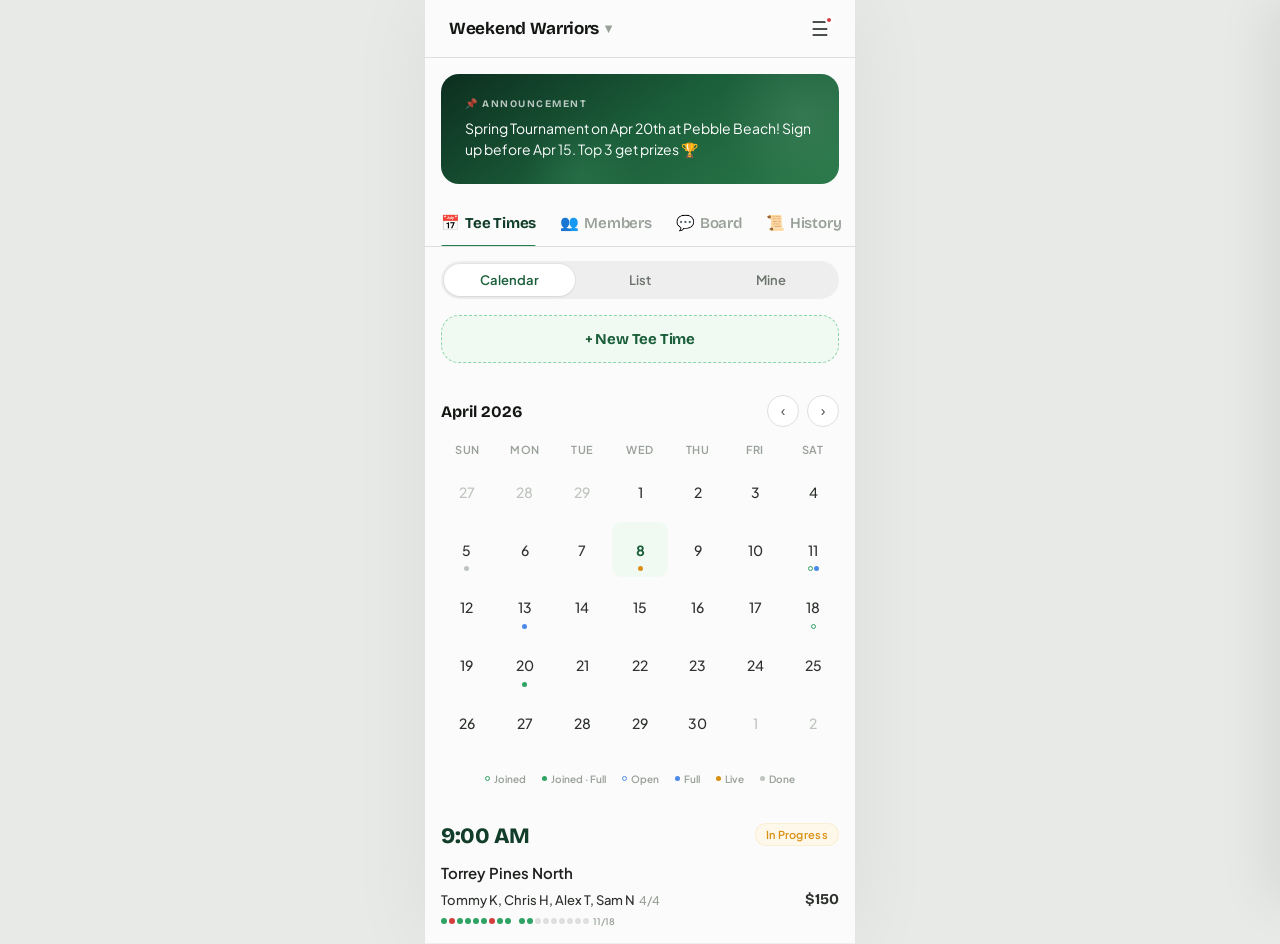
==== commit 5f9396c0: "Split prototype into multi-page structure with visual upgrade - Extract shared CSS (styles.css) and " ====
--- a/prototype/index.html
+++ b/prototype/index.html
@@ -6,2628 +6,22 @@
 <title>TeeLab AI — Prototype</title>
 <link rel="preconnect" href="https://fonts.googleapis.com">
 <link href="https://fonts.googleapis.com/css2?family=Plus+Jakarta+Sans:ital,wght@0,300;0,400;0,500;0,600;0,700;0,800;1,400&family=Bricolage+Grotesque:opsz,wght@12..96,400;12..96,500;12..96,600;12..96,700;12..96,800&display=swap" rel="stylesheet">
-<style>
-/* ============================================================
-   DESIGN TOKENS — 2026 Premium Sporty-Luxe
-   ============================================================ */
-:root {
-  /* Greens — warm, deep, clubhouse sophistication */
-  --green-900: #0C2E1F;
-  --green-800: #133D2B;
-  --green-700: #1B5E3A;
-  --green-600: #24804E;
-  --green-500: #2EA363;
-  --green-400: #5ABD82;
-  --green-300: #8AD4A6;
-  --green-200: #BDE8CA;
-  --green-100: #E0F4E7;
-  --green-50:  #F0FAF3;
-
-  /* Neutrals — warm-tinted, never cold */
-  --gray-900: #141614;
-  --gray-800: #1F211F;
-  --gray-700: #2D302D;
-  --gray-600: #484C48;
-  --gray-500: #6D736D;
-  --gray-400: #99A099;
-  --gray-300: #BFC4BF;
-  --gray-200: #DDE0DD;
-  --gray-100: #EDEEED;
-  --gray-50:  #F6F7F6;
-
-  /* Accents */
-  --gold: #C9983A;
-  --red: #D43D3D;
-  --red-light: #FDF0F0;
-  --blue: #4B8AE8;
-  --blue-light: #EEF4FD;
-  --amber: #D99012;
-  --amber-light: #FEF8EB;
-
-  /* Semantic */
-  --birdie: #2EA363;
-  --eagle: #4B8AE8;
-  --bogey: #D43D3D;
-  --double-bogey: #A82222;
-  --par-color: var(--gray-500);
-
-  /* Typography */
-  --font-display: 'Bricolage Grotesque', serif;
-  --font-body: 'Plus Jakarta Sans', sans-serif;
-
-  /* Spacing — more generous */
-  --space-xs: 4px;
-  --space-sm: 8px;
-  --space-md: 14px;
-  --space-lg: 16px;
-  --space-xl: 24px;
-  --space-2xl: 28px;
-  --space-3xl: 36px;
-  --space-4xl: 48px;
-
-  /* Radius — slightly softer */
-  --radius-sm: 10px;
-  --radius-md: 14px;
-  --radius-lg: 18px;
-  --radius-xl: 22px;
-  --radius-full: 999px;
-
-  /* Shadows — layered, organic */
-  --shadow-sm: 0 1px 2px rgba(12,46,31,0.04), 0 1px 4px rgba(12,46,31,0.03);
-  --shadow-md: 0 2px 8px rgba(12,46,31,0.05), 0 6px 20px rgba(12,46,31,0.04);
-  --shadow-lg: 0 4px 12px rgba(12,46,31,0.06), 0 12px 40px rgba(12,46,31,0.06);
-  --shadow-card: 0 1px 3px rgba(12,46,31,0.04), 0 0 0 1px rgba(12,46,31,0.03);
-
-  /* Layout */
-  --header-height: 58px;
-
-  /* Surface */
-  --surface: #FAFBFA;
-  --surface-card: rgba(255,255,255,0.85);
-}
-
-/* ============================================================
-   RESET & BASE
-   ============================================================ */
-*, *::before, *::after { box-sizing: border-box; margin: 0; padding: 0; }
-
-html {
-  font-size: 16px;
-  -webkit-font-smoothing: antialiased;
-  -moz-osx-font-smoothing: grayscale;
-}
-
-body {
-  font-family: var(--font-body);
-  color: var(--gray-900);
-  background: var(--gray-100);
-  min-height: 100dvh;
-  overflow-x: hidden;
-}
-
-/* Phone frame */
-#app {
-  max-width: 430px;
-  margin: 0 auto;
-  min-height: 100dvh;
-  background: var(--surface);
-  position: relative;
-  box-shadow: 0 0 80px rgba(0,0,0,0.06);
-}
-
-/* ============================================================
-   HEADER
-   ============================================================ */
-.header {
-  height: var(--header-height);
-  display: flex;
-  align-items: center;
-  justify-content: space-between;
-  padding: 0 var(--space-lg);
-  background: var(--surface);
-  border-bottom: 1px solid var(--gray-200);
-}
-
-.header-back {
-  width: 36px;
-  height: 36px;
-  display: flex;
-  align-items: center;
-  justify-content: center;
-  border-radius: var(--radius-full);
-  background: none;
-  border: none;
-  cursor: pointer;
-  color: var(--green-700);
-  font-size: 20px;
-  transition: background 0.2s;
-}
-.header-back:hover { background: var(--green-50); }
-.header-back.invisible { visibility: hidden; }
-
-.header-title {
-  font-family: var(--font-display);
-  font-weight: 700;
-  font-size: 17px;
-  letter-spacing: -0.3px;
-}
-
-.header-action {
-  width: 36px;
-  height: 36px;
-  display: flex;
-  align-items: center;
-  justify-content: center;
-  border-radius: var(--radius-full);
-  background: none;
-  border: none;
-  cursor: pointer;
-  color: var(--gray-600);
-  font-size: 18px;
-  transition: background 0.2s;
-  position: relative;
-}
-.header-action:hover { background: var(--gray-100); }
-.header-action .badge {
-  position: absolute;
-  top: 4px;
-  right: 4px;
-  width: 8px;
-  height: 8px;
-  background: var(--red);
-  border-radius: 50%;
-  border: 2px solid #fff;
-}
-
-/* Group Switcher */
-.group-switcher {
-  display: flex;
-  align-items: center;
-  gap: 6px;
-  cursor: pointer;
-  padding: 4px 8px;
-  border-radius: var(--radius-full);
-  transition: background 0.15s;
-  position: relative;
-}
-
-.group-switcher:hover { background: var(--gray-100); }
-
-.group-switcher .switcher-arrow {
-  font-size: 10px;
-  color: var(--gray-400);
-  transition: transform 0.25s;
-}
-
-.group-switcher.open .switcher-arrow {
-  transform: rotate(180deg);
-}
-
-/* Dropdown */
-.group-dropdown {
-  position: absolute;
-  top: calc(100% + 4px);
-  left: 50%;
-  transform: translateX(-50%) scale(0.95);
-  width: 280px;
-  background: var(--surface);
-  border-radius: var(--radius-lg);
-  box-shadow: 0 12px 48px rgba(0,0,0,0.12), 0 0 0 1px rgba(0,0,0,0.04);
-  backdrop-filter: blur(12px);
-  z-index: 150;
-  opacity: 0;
-  pointer-events: none;
-  transition: opacity 0.2s, transform 0.2s;
-  overflow: hidden;
-}
-
-.group-dropdown.show {
-  opacity: 1;
-  pointer-events: auto;
-  transform: translateX(-50%) scale(1);
-}
-
-.group-dropdown-header {
-  padding: var(--space-md) var(--space-lg);
-  font-family: var(--font-display);
-  font-size: 11px;
-  font-weight: 700;
-  color: var(--gray-400);
-  text-transform: uppercase;
-  letter-spacing: 1px;
-  border-bottom: 1px solid var(--gray-100);
-}
-
-.group-dropdown-item {
-  display: flex;
-  align-items: center;
-  gap: var(--space-md);
-  padding: var(--space-md) var(--space-lg);
-  cursor: pointer;
-  transition: background 0.15s;
-  border: none;
-  background: none;
-  width: 100%;
-  text-align: left;
-  font-family: var(--font-body);
-}
-
-.group-dropdown-item:hover { background: var(--gray-50); }
-.group-dropdown-item.active { background: var(--green-50); }
-
-.group-dropdown-item .group-icon {
-  width: 36px;
-  height: 36px;
-  border-radius: var(--radius-sm);
-  display: flex;
-  align-items: center;
-  justify-content: center;
-  font-size: 18px;
-  flex-shrink: 0;
-}
-
-.group-dropdown-item .group-detail {
-  flex: 1;
-  min-width: 0;
-}
-
-.group-dropdown-item .group-name {
-  font-size: 14px;
-  font-weight: 600;
-  color: var(--gray-800);
-  white-space: nowrap;
-  overflow: hidden;
-  text-overflow: ellipsis;
-}
-
-.group-dropdown-item .group-meta {
-  font-size: 11px;
-  color: var(--gray-400);
-  font-weight: 500;
-}
-
-.group-dropdown-item .group-check {
-  width: 20px;
-  height: 20px;
-  border-radius: 50%;
-  background: var(--green-600);
-  color: #fff;
-  display: flex;
-  align-items: center;
-  justify-content: center;
-  font-size: 12px;
-  flex-shrink: 0;
-  opacity: 0;
-}
-
-.group-dropdown-item.active .group-check { opacity: 1; }
-
-.group-dropdown-footer {
-  padding: var(--space-md) var(--space-lg);
-  border-top: 1px solid var(--gray-100);
-}
-
-.group-dropdown-footer button {
-  display: flex;
-  align-items: center;
-  gap: var(--space-sm);
-  width: 100%;
-  padding: var(--space-sm) 0;
-  background: none;
-  border: none;
-  cursor: pointer;
-  font-family: var(--font-body);
-  font-size: 13px;
-  font-weight: 600;
-  color: var(--green-600);
-}
-
-.group-dropdown-footer button:hover { color: var(--green-700); }
-
-/* Dropdown overlay */
-.dropdown-overlay {
-  display: none;
-  position: fixed;
-  inset: 0;
-  z-index: 140;
-}
-
-.dropdown-overlay.show { display: block; }
-
-/* ============================================================
-   DRAWER
-   ============================================================ */
-.menu-btn {
-  width: 38px;
-  height: 38px;
-  display: flex;
-  align-items: center;
-  justify-content: center;
-  border-radius: var(--radius-full);
-  background: none;
-  border: none;
-  cursor: pointer;
-  color: var(--gray-600);
-  font-size: 20px;
-  transition: background 0.2s;
-  position: relative;
-  flex-shrink: 0;
-}
-
-.menu-btn:hover { background: var(--gray-100); }
-
-.menu-btn .badge {
-  position: absolute;
-  top: 6px;
-  right: 6px;
-  width: 8px;
-  height: 8px;
-  background: var(--red);
-  border-radius: 50%;
-  border: 2px solid #fff;
-}
-
-.drawer-overlay {
-  display: none;
-  position: fixed;
-  inset: 0;
-  background: rgba(0,0,0,0.4);
-  z-index: 300;
-  transition: opacity 0.3s;
-}
-
-.drawer-overlay.show { display: block; }
-
-.drawer {
-  position: fixed;
-  top: 0;
-  right: 0;
-  bottom: 0;
-  width: 300px;
-  max-width: 80vw;
-  background: var(--surface);
-  z-index: 301;
-  transform: translateX(100%);
-  transition: transform 0.35s cubic-bezier(0.32, 0.72, 0, 1);
-  display: flex;
-  flex-direction: column;
-  box-shadow: -12px 0 50px rgba(0,0,0,0.08);
-}
-
-.drawer.open { transform: translateX(0); }
-
-.drawer-header {
-  padding: var(--space-2xl) var(--space-xl) var(--space-lg);
-  border-bottom: 1px solid var(--gray-100);
-  display: flex;
-  align-items: center;
-  gap: var(--space-md);
-}
-
-.drawer-avatar {
-  width: 44px;
-  height: 44px;
-  border-radius: 50%;
-  background: var(--green-700);
-  display: flex;
-  align-items: center;
-  justify-content: center;
-  font-family: var(--font-display);
-  font-weight: 700;
-  font-size: 16px;
-  color: #fff;
-  flex-shrink: 0;
-}
-
-.drawer-user-info {
-  flex: 1;
-  min-width: 0;
-}
-
-.drawer-user-name {
-  font-family: var(--font-display);
-  font-size: 16px;
-  font-weight: 700;
-  color: var(--gray-800);
-}
-
-.drawer-user-plan {
-  font-size: 12px;
-  color: var(--green-600);
-  font-weight: 600;
-}
-
-.drawer-section {
-  padding: var(--space-md) 0;
-}
-
-.drawer-section-title {
-  font-family: var(--font-display);
-  font-size: 11px;
-  font-weight: 700;
-  color: var(--gray-400);
-  text-transform: uppercase;
-  letter-spacing: 1px;
-  padding: var(--space-sm) var(--space-xl);
-}
-
-.drawer-item {
-  display: flex;
-  align-items: center;
-  gap: var(--space-md);
-  padding: var(--space-md) var(--space-xl);
-  cursor: pointer;
-  transition: background 0.15s;
-  border: none;
-  background: none;
-  width: 100%;
-  text-align: left;
-  font-family: var(--font-body);
-  font-size: 15px;
-  font-weight: 500;
-  color: var(--gray-700);
-}
-
-.drawer-item:hover { background: var(--gray-50); }
-
-.drawer-item .drawer-icon {
-  width: 36px;
-  height: 36px;
-  border-radius: var(--radius-md);
-  background: var(--gray-100);
-  display: flex;
-  align-items: center;
-  justify-content: center;
-  font-size: 16px;
-  flex-shrink: 0;
-}
-
-.drawer-item .drawer-label { flex: 1; }
-
-.drawer-item .drawer-badge {
-  padding: 2px 8px;
-  border-radius: var(--radius-full);
-  font-size: 11px;
-  font-weight: 700;
-  background: var(--red-light);
-  color: var(--red);
-}
-
-.drawer-divider {
-  height: 1px;
-  background: var(--gray-100);
-  margin: var(--space-sm) 0;
-}
-
-.drawer-footer {
-  margin-top: auto;
-  padding: var(--space-lg) var(--space-xl);
-  border-top: 1px solid var(--gray-100);
-}
-
-.drawer-footer-text {
-  font-size: 12px;
-  color: var(--gray-400);
-  text-align: center;
-}
-
-/* ============================================================
-   PAGE CONTAINER
-   ============================================================ */
-.page {
-  display: none;
-  padding-bottom: var(--space-lg);
-  animation: pageIn 0.3s ease;
-}
-.page.active { display: block; }
-
-@keyframes pageIn {
-  from { opacity: 0; transform: translateY(6px); }
-  to { opacity: 1; transform: translateY(0); }
-}
-@keyframes shimmerIn {
-  from { opacity: 0; filter: blur(4px); transform: scale(0.98); }
-  to { opacity: 1; filter: blur(0); transform: scale(1); }
-}
-
-/* ============================================================
-   GROUP DETAIL PAGE
-   ============================================================ */
-
-/* Announcement Banner */
-.announcement {
-  margin: var(--space-lg);
-  padding: var(--space-xl);
-  background: linear-gradient(145deg, var(--green-900) 0%, var(--green-700) 50%, #2B7A4B 100%);
-  border-radius: var(--radius-lg);
-  color: #fff;
-  position: relative;
-  overflow: hidden;
-}
-
-.announcement::before {
-  content: '';
-  position: absolute;
-  top: -40px;
-  right: -40px;
-  width: 160px;
-  height: 160px;
-  background: radial-gradient(circle, rgba(255,255,255,0.08) 0%, transparent 70%);
-  border-radius: 50%;
-}
-
-.announcement::after {
-  content: '';
-  position: absolute;
-  bottom: -50px;
-  left: 20%;
-  width: 120px;
-  height: 120px;
-  background: radial-gradient(circle, rgba(90,189,130,0.15) 0%, transparent 70%);
-  border-radius: 50%;
-}
-
-.announcement-label {
-  font-family: var(--font-display);
-  font-size: 10px;
-  font-weight: 700;
-  letter-spacing: 1.5px;
-  text-transform: uppercase;
-  opacity: 0.7;
-  margin-bottom: var(--space-sm);
-}
-
-.announcement-text {
-  font-size: 14px;
-  line-height: 1.5;
-  font-weight: 400;
-}
-
-/* Group Tabs — Primary Navigation */
-.group-tabs {
-  padding: 0 var(--space-lg);
-  margin-bottom: var(--space-md);
-  display: flex;
-  gap: var(--space-xl);
-  overflow-x: auto;
-  scrollbar-width: none;
-  -ms-overflow-style: none;
-  -webkit-overflow-scrolling: touch;
-  border-bottom: 1.5px solid var(--gray-200);
-}
-
-.group-tabs::-webkit-scrollbar { display: none; }
-
-.group-tab {
-  display: flex;
-  align-items: center;
-  gap: 5px;
-  padding: var(--space-md) 0;
-  border: none;
-  background: none;
-  cursor: pointer;
-  font-family: var(--font-display);
-  white-space: nowrap;
-  flex-shrink: 0;
-  position: relative;
-  transition: color 0.25s;
-}
-
-.group-tab .tab-label {
-  font-size: 15px;
-  font-weight: 600;
-  color: var(--gray-400);
-  letter-spacing: -0.2px;
-  transition: color 0.25s;
-}
-
-.group-tab .tab-icon { font-size: 15px; }
-
-.group-tab::after {
-  content: '';
-  position: absolute;
-  bottom: -1.5px;
-  left: 0;
-  right: 0;
-  height: 2.5px;
-  border-radius: 2px 2px 0 0;
-  background: transparent;
-  transition: background 0.25s;
-}
-
-.group-tab.active-feature .tab-label {
-  color: var(--green-800);
-  font-weight: 700;
-}
-
-.group-tab.active-feature::after {
-  background: var(--green-600);
-}
-
-.section-header {
-  display: flex;
-  align-items: center;
-  justify-content: space-between;
-  margin-bottom: var(--space-md);
-}
-
-.section-title {
-  font-family: var(--font-display);
-  font-size: 15px;
-  font-weight: 700;
-  color: var(--gray-800);
-  letter-spacing: -0.2px;
-}
-
-.section-action {
-  font-size: 13px;
-  color: var(--green-600);
-  font-weight: 600;
-  background: none;
-  border: none;
-  cursor: pointer;
-}
-
-.feature-section { animation: pageIn 0.25s ease; }
-.feature-section.hidden { display: none; }
-
-/* Stats Cards */
-.stats-cards {
-  display: grid;
-  grid-template-columns: repeat(4, 1fr);
-  gap: var(--space-sm);
-}
-
-.stat-card {
-  background: var(--surface-card);
-  backdrop-filter: blur(8px);
-  border: 1px solid rgba(12,46,31,0.05);
-  border-radius: var(--radius-lg);
-  box-shadow: var(--shadow-card);
-  padding: var(--space-lg) var(--space-sm);
-  text-align: center;
-}
-
-.stat-value {
-  font-family: var(--font-display);
-  font-size: 24px;
-  font-weight: 900;
-  color: var(--green-800);
-  letter-spacing: -0.5px;
-}
-
-.stat-label {
-  font-size: 11px;
-  font-weight: 600;
-  color: var(--gray-400);
-  margin-top: 2px;
-}
-
-/* Trend Chart */
-.trend-chart {
-  background: var(--surface-card);
-  backdrop-filter: blur(8px);
-  border: 1px solid rgba(12,46,31,0.05);
-  border-radius: var(--radius-lg);
-  box-shadow: var(--shadow-card);
-  padding: var(--space-lg);
-  height: 180px;
-  position: relative;
-  overflow: hidden;
-}
-
-.trend-chart svg {
-  width: 100%;
-  height: 100%;
-}
-
-/* Recent Round Card */
-.recent-round {
-  display: flex;
-  align-items: center;
-  gap: var(--space-md);
-  padding: var(--space-md) 0;
-  background: transparent;
-  border-bottom: 1px solid var(--gray-100);
-}
-
-.recent-round .rr-date {
-  text-align: center;
-  min-width: 40px;
-}
-
-.recent-round .rr-day {
-  font-family: var(--font-display);
-  font-size: 20px;
-  font-weight: 900;
-  color: var(--gray-800);
-  line-height: 1;
-}
-
-.recent-round .rr-month {
-  font-size: 11px;
-  font-weight: 600;
-  color: var(--gray-400);
-  text-transform: uppercase;
-}
-
-.recent-round .rr-info { flex: 1; }
-
-.recent-round .rr-course {
-  font-size: 14px;
-  font-weight: 600;
-  color: var(--gray-800);
-}
-
-.recent-round .rr-detail {
-  font-size: 12px;
-  color: var(--gray-400);
-}
-
-.recent-round .rr-score {
-  font-family: var(--font-display);
-  font-size: 24px;
-  font-weight: 900;
-}
-
-.recent-round .rr-score.under { color: var(--red); }
-.recent-round .rr-score.over { color: var(--gray-700); }
-.recent-round .rr-score.even { color: var(--gray-500); }
-
-/* History Card */
-.history-card {
-  background: transparent;
-  padding: var(--space-md) 0;
-  cursor: pointer;
-  transition: background 0.15s;
-  border-bottom: 1px solid var(--gray-100);
-}
-
-.history-card:hover { background: var(--gray-50); }
-
-.history-top {
-  display: flex;
-  justify-content: space-between;
-  align-items: flex-start;
-  margin-bottom: var(--space-sm);
-}
-
-.history-date {
-  font-family: var(--font-display);
-  font-size: 13px;
-  font-weight: 600;
-  color: var(--gray-400);
-}
-
-.history-course {
-  font-size: 15px;
-  font-weight: 600;
-  color: var(--gray-800);
-  margin-bottom: var(--space-md);
-}
-
-.history-players {
-  display: grid;
-  grid-template-columns: 1fr 1fr;
-  gap: var(--space-xs);
-}
-
-.history-player-chip {
-  display: flex;
-  align-items: center;
-  gap: 4px;
-  padding: 3px 10px 3px 3px;
-  background: var(--gray-50);
-  border-radius: var(--radius-full);
-  font-size: 12px;
-  font-weight: 600;
-  color: var(--gray-600);
-}
-
-.history-player-chip .hp-avatar {
-  width: 20px;
-  height: 20px;
-  border-radius: 50%;
-  display: flex;
-  align-items: center;
-  justify-content: center;
-  font-size: 8px;
-  font-weight: 700;
-  color: #fff;
-}
-
-.history-player-chip .hp-score {
-  font-family: var(--font-display);
-  font-weight: 800;
-}
-
-.history-player-chip .hp-score.under { color: var(--red); }
-.history-player-chip .hp-score.over { color: var(--gray-700); }
-
-/* Chat Section */
-.chat-section {
-  padding: 0 var(--space-lg);
-  margin-bottom: var(--space-xl);
-}
-
-.chat-messages {
-  display: flex;
-  flex-direction: column;
-  gap: var(--space-sm);
-  margin-bottom: var(--space-md);
-}
-
-.chat-msg {
-  display: flex;
-  gap: var(--space-sm);
-  align-items: flex-start;
-}
-
-.chat-msg .cm-avatar {
-  width: 28px;
-  height: 28px;
-  border-radius: 50%;
-  display: flex;
-  align-items: center;
-  justify-content: center;
-  font-size: 9px;
-  font-weight: 700;
-  color: #fff;
-  flex-shrink: 0;
-  margin-top: 2px;
-}
-
-.chat-msg .cm-bubble {
-  background: var(--gray-50);
-  border-radius: var(--radius-md);
-  padding: var(--space-sm) var(--space-md);
-  max-width: 80%;
-}
-
-.chat-msg .cm-name {
-  font-size: 11px;
-  font-weight: 700;
-  color: var(--gray-500);
-  margin-bottom: 1px;
-}
-
-.chat-msg .cm-text {
-  font-size: 13px;
-  color: var(--gray-700);
-  line-height: 1.4;
-}
-
-.chat-msg .cm-time {
-  font-size: 10px;
-  color: var(--gray-400);
-  margin-top: 2px;
-}
-
-.chat-input-row {
-  display: flex;
-  gap: var(--space-sm);
-}
-
-.chat-input-row input {
-  flex: 1;
-  padding: 10px 14px;
-  border: 1.5px solid var(--gray-200);
-  border-radius: var(--radius-full);
-  font-family: var(--font-body);
-  font-size: 13px;
-  color: var(--gray-800);
-  outline: none;
-  transition: border-color 0.2s;
-}
-
-.chat-input-row input:focus { border-color: var(--green-500); }
-
-.chat-send-btn {
-  width: 38px;
-  height: 38px;
-  border-radius: 50%;
-  background: linear-gradient(160deg, var(--green-600), var(--green-500));
-  color: #fff;
-  border: none;
-  font-size: 16px;
-  cursor: pointer;
-  display: flex;
-  align-items: center;
-  justify-content: center;
-  flex-shrink: 0;
-  transition: all 0.2s;
-  box-shadow: 0 2px 8px rgba(30,128,78,0.2);
-}
-
-.chat-send-btn:hover { transform: scale(1.05); box-shadow: 0 4px 12px rgba(30,128,78,0.25); }
-
-/* Hole has-comments dot */
-.hole-comment-dot {
-  display: inline-block;
-  width: 5px;
-  height: 5px;
-  background: var(--green-400);
-  border-radius: 50%;
-  margin-left: 2px;
-  vertical-align: top;
-  cursor: pointer;
-}
-
-/* Comments Page */
-.comment-thread {
-  padding: 0 var(--space-lg);
-  margin-bottom: var(--space-xl);
-}
-
-.comment-thread-header {
-  display: flex;
-  align-items: center;
-  gap: var(--space-sm);
-  margin-bottom: var(--space-md);
-  padding-top: var(--space-md);
-}
-
-.comment-thread-label {
-  font-family: var(--font-display);
-  font-size: 14px;
-  font-weight: 700;
-  color: var(--gray-800);
-}
-
-.comment-thread-par {
-  font-size: 12px;
-  color: var(--gray-400);
-  font-weight: 500;
-}
-
-.comment-thread-count {
-  margin-left: auto;
-  font-size: 11px;
-  font-weight: 700;
-  color: var(--gray-400);
-}
-
-.comment-divider {
-  height: 1px;
-  background: var(--gray-100);
-  margin: 0 var(--space-lg);
-}
-
-.no-comments {
-  text-align: center;
-  padding: 24px 0;
-  color: var(--gray-400);
-  font-size: 13px;
-}
-
-/* Comment Input Bar */
-.comment-input-bar {
-  position: sticky;
-  bottom: 0;
-  background: rgba(246,247,246,0.9);
-  backdrop-filter: blur(12px);
-  border-top: 1px solid var(--gray-200);
-  padding: var(--space-md) var(--space-lg);
-  display: flex;
-  align-items: center;
-  gap: var(--space-sm);
-  z-index: 10;
-}
-
-.comment-target-btn {
-  padding: 8px 12px;
-  border: 1.5px solid var(--gray-200);
-  border-radius: var(--radius-full);
-  background: #fff;
-  font-family: var(--font-body);
-  font-size: 12px;
-  font-weight: 600;
-  color: var(--green-700);
-  cursor: pointer;
-  white-space: nowrap;
-  flex-shrink: 0;
-  position: relative;
-  transition: border-color 0.15s;
-}
-
-.comment-target-btn:hover { border-color: var(--green-400); }
-
-.comment-target-dropdown {
-  display: none;
-  position: absolute;
-  bottom: calc(100% + 8px);
-  left: var(--space-lg);
-  width: 180px;
-  background: #fff;
-  border-radius: var(--radius-md);
-  box-shadow: 0 8px 30px rgba(0,0,0,0.15);
-  z-index: 20;
-  max-height: 240px;
-  overflow-y: auto;
-  padding: var(--space-xs) 0;
-}
-
-.comment-target-dropdown.show { display: block; }
-
-.comment-target-option {
-  display: block;
-  width: 100%;
-  padding: 8px 16px;
-  border: none;
-  background: none;
-  text-align: left;
-  font-family: var(--font-body);
-  font-size: 13px;
-  font-weight: 500;
-  color: var(--gray-700);
-  cursor: pointer;
-  transition: background 0.1s;
-}
-
-.comment-target-option:hover { background: var(--gray-50); }
-.comment-target-option.active { color: var(--green-700); font-weight: 700; }
-
-.comment-target-divider {
-  height: 1px;
-  background: var(--gray-100);
-  margin: var(--space-xs) 0;
-}
-
-.comment-target-holes {
-  max-height: 180px;
-  overflow-y: auto;
-}
-
-.comment-input-bar input {
-  flex: 1;
-  padding: 10px 14px;
-  border: 1.5px solid var(--gray-200);
-  border-radius: var(--radius-full);
-  font-family: var(--font-body);
-  font-size: 13px;
-  color: var(--gray-800);
-  outline: none;
-  transition: border-color 0.2s;
-  min-width: 0;
-}
-
-.comment-input-bar input:focus { border-color: var(--green-500); }
-
-/* Board message */
-.board-msg {
-  background: transparent;
-  padding: var(--space-md) 0;
-  border-bottom: 1px solid var(--gray-100);
-}
-
-.board-msg-header {
-  display: flex;
-  align-items: center;
-  gap: var(--space-sm);
-  margin-bottom: var(--space-sm);
-}
-
-.board-msg-avatar {
-  width: 32px;
-  height: 32px;
-  border-radius: 50%;
-  display: flex;
-  align-items: center;
-  justify-content: center;
-  font-family: var(--font-display);
-  font-weight: 700;
-  font-size: 11px;
-  color: #fff;
-  flex-shrink: 0;
-}
-
-.board-msg-name {
-  font-size: 13px;
-  font-weight: 700;
-  color: var(--gray-800);
-}
-
-.board-msg-time {
-  font-size: 11px;
-  color: var(--gray-400);
-  margin-left: auto;
-}
-
-.board-msg-source {
-  font-size: 11px;
-  font-weight: 600;
-  color: var(--green-600);
-  background: var(--green-50);
-  display: inline-block;
-  padding: 2px 8px;
-  border-radius: var(--radius-full);
-  margin-bottom: var(--space-xs);
-}
-
-.board-msg-text {
-  font-size: 14px;
-  color: var(--gray-700);
-  line-height: 1.5;
-}
-
-/* Leaderboard row */
-.lb-card {
-  display: flex;
-  align-items: center;
-  gap: var(--space-md);
-  padding: var(--space-md) 0;
-  background: transparent;
-  border-bottom: 1px solid var(--gray-100);
-}
-
-.lb-rank {
-  font-family: var(--font-display);
-  font-size: 20px;
-  font-weight: 900;
-  color: var(--gray-300);
-  width: 28px;
-  text-align: center;
-}
-
-.lb-rank.r1 { color: var(--gold); }
-.lb-rank.r2 { color: #A0A0A0; }
-.lb-rank.r3 { color: #CD7F32; }
-
-.lb-avatar {
-  width: 40px;
-  height: 40px;
-  border-radius: 50%;
-  display: flex;
-  align-items: center;
-  justify-content: center;
-  font-family: var(--font-display);
-  font-weight: 700;
-  font-size: 14px;
-  color: #fff;
-  flex-shrink: 0;
-}
-
-.lb-info { flex: 1; }
-
-.lb-name {
-  font-size: 14px;
-  font-weight: 700;
-  color: var(--gray-800);
-}
-
-.lb-detail {
-  font-size: 12px;
-  color: var(--gray-400);
-}
-
-.lb-stats {
-  text-align: right;
-}
-
-.lb-avg {
-  font-family: var(--font-display);
-  font-size: 22px;
-  font-weight: 900;
-  color: var(--gray-800);
-}
-
-.lb-rounds {
-  font-size: 11px;
-  color: var(--gray-400);
-}
-
-/* View Toggle */
-.view-controls {
-  padding: 0 var(--space-lg);
-  margin-bottom: var(--space-lg);
-  display: flex;
-  gap: var(--space-sm);
-}
-
-.view-toggle {
-  display: flex;
-  background: var(--gray-100);
-  border-radius: var(--radius-full);
-  padding: 3px;
-  flex: 1;
-}
-
-.view-btn {
-  flex: 1;
-  padding: 8px 0;
-  border: none;
-  background: none;
-  font-family: var(--font-body);
-  font-size: 13px;
-  font-weight: 600;
-  color: var(--gray-500);
-  border-radius: var(--radius-full);
-  cursor: pointer;
-  transition: all 0.3s cubic-bezier(0.34, 1.56, 0.64, 1);
-}
-
-.view-btn.active {
-  background: #fff;
-  color: var(--green-700);
-  box-shadow: var(--shadow-sm), 0 0 0 1px rgba(12,46,31,0.04);
-}
-
-.filter-btn {
-  padding: 8px 16px;
-  border: 2px solid var(--gray-200);
-  background: #fff;
-  font-family: var(--font-body);
-  font-size: 13px;
-  font-weight: 600;
-  color: var(--gray-600);
-  border-radius: var(--radius-full);
-  cursor: pointer;
-  transition: all 0.25s;
-  white-space: nowrap;
-}
-
-.filter-btn.active {
-  border-color: var(--green-500);
-  background: var(--green-50);
-  color: var(--green-700);
-}
-
-/* Calendar View */
-.calendar-view {
-  padding: 0;
-  margin-top: var(--space-lg);
-}
-
-.calendar-grid {
-  background: transparent;
-  margin-bottom: var(--space-sm);
-}
-
-.calendar-header-row {
-  display: flex;
-  align-items: center;
-  justify-content: space-between;
-  padding: var(--space-lg);
-}
-
-.calendar-month {
-  font-family: var(--font-display);
-  font-size: 16px;
-  font-weight: 700;
-}
-
-.calendar-nav {
-  display: flex;
-  gap: var(--space-sm);
-}
-
-.calendar-nav button {
-  width: 32px;
-  height: 32px;
-  border-radius: var(--radius-full);
-  border: 1px solid var(--gray-200);
-  background: #fff;
-  cursor: pointer;
-  display: flex;
-  align-items: center;
-  justify-content: center;
-  font-size: 14px;
-  color: var(--gray-600);
-}
-
-.calendar-weekdays {
-  display: grid;
-  grid-template-columns: repeat(7, 1fr);
-  padding: 0 var(--space-md) var(--space-sm);
-}
-
-.calendar-weekday {
-  text-align: center;
-  font-size: 11px;
-  font-weight: 600;
-  color: var(--gray-400);
-  text-transform: uppercase;
-  letter-spacing: 0.5px;
-}
-
-.calendar-days {
-  display: grid;
-  grid-template-columns: repeat(7, 1fr);
-  padding: 0 var(--space-md) var(--space-md);
-  gap: 2px;
-}
-
-.calendar-day {
-  aspect-ratio: 1;
-  display: flex;
-  flex-direction: column;
-  align-items: center;
-  justify-content: center;
-  border-radius: var(--radius-sm);
-  font-size: 14px;
-  font-weight: 500;
-  color: var(--gray-700);
-  cursor: pointer;
-  position: relative;
-  transition: background 0.15s;
-}
-
-.calendar-day:hover { background: var(--gray-50); }
-.calendar-day.other-month { color: var(--gray-300); }
-.calendar-day.today { background: var(--green-50); color: var(--green-700); font-weight: 700; }
-
-.dot {
-  width: 5px;
-  height: 5px;
-  border-radius: 50%;
-}
-
-
-/* Dot colors by tee time status */
-/* Past & Live */
-.dot.dot-completed { background: var(--gray-300); }
-.dot.dot-in-progress { background: var(--amber); }
-/* Future: green=joined, blue=not joined; hollow=has spots, solid=full */
-.dot.dot-mine { background: transparent; border: 1.5px solid var(--green-500); }
-.dot.dot-mine-full { background: var(--green-500); }
-.dot.dot-open { background: transparent; border: 1.5px solid var(--blue); }
-.dot.dot-open-full { background: var(--blue); }
-
-.calendar-legend {
-  display: flex;
-  justify-content: center;
-  gap: var(--space-lg);
-  padding: var(--space-sm) var(--space-md) var(--space-md);
-}
-
-.legend-item {
-  display: flex;
-  align-items: center;
-  gap: 4px;
-  font-size: 10px;
-  font-weight: 600;
-  color: var(--gray-400);
-}
-
-.legend-item .dot {
-  position: static;
-  flex-shrink: 0;
-}
-
-.calendar-day .dot-group {
-  display: flex;
-  gap: 1px;
-  position: absolute;
-  bottom: 6px;
-}
-
-/* List View / Tee Time Items */
-.tee-time-list {
-  padding: 0;
-  display: flex;
-  flex-direction: column;
-}
-
-.date-label {
-  font-family: var(--font-display);
-  font-size: 12px;
-  font-weight: 700;
-  color: var(--gray-400);
-  text-transform: uppercase;
-  letter-spacing: 0.8px;
-  padding: var(--space-md) var(--space-lg) var(--space-xs);
-  background: var(--gray-50);
-}
-
-.tee-time-card {
-  background: var(--surface);
-  padding: var(--space-lg);
-  cursor: pointer;
-  transition: background 0.15s;
-  border-bottom: 1px solid var(--gray-100);
-}
-
-.tee-time-card:hover {
-  background: var(--gray-50);
-}
-
-.tee-time-card:active {
-  background: var(--gray-100);
-}
-
-.tt-top {
-  display: flex;
-  justify-content: space-between;
-  align-items: flex-start;
-  margin-bottom: var(--space-md);
-}
-
-.tt-time {
-  font-family: var(--font-display);
-  font-size: 22px;
-  font-weight: 800;
-  color: var(--green-800);
-  letter-spacing: -0.5px;
-}
-
-.tt-status {
-  font-size: 11px;
-  font-weight: 600;
-  padding: 4px 10px;
-  border-radius: var(--radius-full);
-  letter-spacing: 0.3px;
-}
-
-.tt-status.upcoming { background: var(--green-100); color: var(--green-700); border: 1px solid rgba(30,128,78,0.1); }
-.tt-status.in-progress { background: var(--amber-light); color: var(--amber); border: 1px solid rgba(217,144,18,0.1); }
-.tt-status.completed { background: var(--gray-100); color: var(--gray-500); border: 1px solid rgba(0,0,0,0.04); }
-
-.tt-course {
-  font-size: 15px;
-  font-weight: 600;
-  color: var(--gray-800);
-  margin-bottom: 2px;
-}
-
-.tt-tee-badge {
-  display: inline-flex;
-  align-items: center;
-  gap: 4px;
-  font-size: 11px;
-  font-weight: 600;
-  color: var(--gray-500);
-  margin-bottom: var(--space-md);
-}
-
-.tt-tee-dot {
-  width: 8px;
-  height: 8px;
-  border-radius: 50%;
-  border: 1.5px solid var(--gray-300);
-}
-
-.tt-tee-dot.blue { background: #3B82F6; border-color: #3B82F6; }
-.tt-tee-dot.white { background: #fff; border-color: #ccc; }
-.tt-tee-dot.red { background: #E04545; border-color: #E04545; }
-.tt-tee-dot.gold { background: #D4A843; border-color: #D4A843; }
-
-.tt-bottom {
-  display: flex;
-  align-items: flex-end;
-  justify-content: space-between;
-  gap: var(--space-md);
-}
-
-.tt-players {
-  display: flex;
-  align-items: baseline;
-  gap: var(--space-xs);
-  flex: 1;
-  min-width: 0;
-}
-
-.tt-player-names {
-  font-size: 13px;
-  font-weight: 500;
-  color: var(--gray-700);
-  white-space: nowrap;
-  overflow: hidden;
-  text-overflow: ellipsis;
-}
-
-.tt-player-count {
-  font-size: 12px;
-  color: var(--gray-400);
-  font-weight: 500;
-  flex-shrink: 0;
-}
-
-/* In-progress hole dots */
-.tt-hole-progress {
-  display: flex;
-  align-items: center;
-  gap: 2px;
-  margin-top: var(--space-sm);
-}
-
-.tt-hole-progress .hole-gap {
-  width: 4px;
-}
-
-.tt-hole-dot {
-  width: 6px;
-  height: 6px;
-  border-radius: 50%;
-  background: var(--gray-200);
-}
-
-.tt-hole-dot.scored { background: var(--green-500); }
-.tt-hole-dot.birdie { background: var(--red); }
-
-.tt-hole-label {
-  font-size: 9px;
-  color: var(--gray-400);
-  font-weight: 600;
-  margin-left: 2px;
-}
-
-.tt-price {
-  font-family: var(--font-display);
-  font-size: 15px;
-  font-weight: 700;
-  color: var(--gray-700);
-  flex-shrink: 0;
-  white-space: nowrap;
-}
-
-/* ============================================================
-   TEE TIME DETAIL PAGE
-   ============================================================ */
-.detail-hero {
-  padding: var(--space-xl) var(--space-lg) var(--space-lg);
-}
-
-.detail-status-row {
-  display: flex;
-  align-items: center;
-  gap: var(--space-sm);
-  margin-bottom: var(--space-md);
-}
-
-.detail-date {
-  font-family: var(--font-display);
-  font-size: 13px;
-  font-weight: 600;
-  color: var(--gray-500);
-}
-
-.detail-time {
-  font-family: var(--font-display);
-  font-size: 32px;
-  font-weight: 900;
-  color: var(--green-800);
-  letter-spacing: -1px;
-  margin-bottom: var(--space-xs);
-}
-
-.detail-course-name {
-  font-size: 17px;
-  font-weight: 600;
-  color: var(--gray-800);
-  margin-bottom: 4px;
-}
-
-.detail-meta {
-  display: flex;
-  align-items: center;
-  gap: var(--space-lg);
-  margin-top: var(--space-md);
-}
-
-.detail-meta-item {
-  display: flex;
-  align-items: center;
-  gap: 6px;
-  font-size: 13px;
-  color: var(--gray-500);
-  font-weight: 500;
-}
-
-.detail-meta-item .icon {
-  font-size: 16px;
-}
-
-/* Info Cards */
-.detail-section {
-  padding: 0 var(--space-lg);
-  margin-bottom: var(--space-xl);
-}
-
-.detail-section-title {
-  font-family: var(--font-display);
-  font-size: 14px;
-  font-weight: 700;
-  color: var(--gray-800);
-  margin-bottom: var(--space-md);
-  letter-spacing: -0.2px;
-}
-
-.player-list {
-  display: flex;
-  flex-direction: column;
-  gap: var(--space-sm);
-}
-
-.player-slot {
-  display: flex;
-  align-items: center;
-  gap: var(--space-md);
-  padding: var(--space-md) 0;
-  background: transparent;
-  border-bottom: 1px solid var(--gray-100);
-}
-
-.player-slot .avatar {
-  width: 40px;
-  height: 40px;
-  border-radius: 50%;
-  display: flex;
-  align-items: center;
-  justify-content: center;
-  font-family: var(--font-display);
-  font-weight: 700;
-  font-size: 14px;
-  color: #fff;
-  flex-shrink: 0;
-}
-
-.player-slot .player-info {
-  flex: 1;
-}
-
-.player-slot .player-name {
-  font-size: 14px;
-  font-weight: 600;
-  color: var(--gray-800);
-}
-
-.player-slot .player-role {
-  font-size: 11px;
-  color: var(--gray-400);
-  font-weight: 500;
-}
-
-.player-slot.empty {
-  border-bottom: 1px dashed var(--gray-200);
-  background: transparent;
-}
-
-.player-slot.empty .avatar {
-  background: var(--gray-200);
-  color: var(--gray-400);
-  font-size: 18px;
-}
-
-.player-slot.waitlisted {
-  opacity: 0.65;
-}
-
-.waitlist-label {
-  font-size: 11px;
-  font-weight: 600;
-  color: var(--amber);
-  background: var(--amber-light);
-  padding: 2px 8px;
-  border-radius: var(--radius-full);
-}
-
-/* Action Button */
-.action-bar {
-  padding: var(--space-lg);
-}
-
-.btn-primary {
-  width: 100%;
-  padding: 16px;
-  border: none;
-  border-radius: var(--radius-lg);
-  background: linear-gradient(160deg, var(--green-700), var(--green-500));
-  color: #fff;
-  font-family: var(--font-display);
-  font-size: 16px;
-  font-weight: 700;
-  letter-spacing: -0.3px;
-  cursor: pointer;
-  transition: transform 0.2s cubic-bezier(0.34, 1.56, 0.64, 1), box-shadow 0.2s;
-  box-shadow: 0 4px 16px rgba(30,128,78,0.25), inset 0 1px 0 rgba(255,255,255,0.15);
-}
-
-.btn-primary:hover { transform: translateY(-1px); box-shadow: 0 6px 24px rgba(30,128,78,0.3), inset 0 1px 0 rgba(255,255,255,0.15); }
-.btn-primary:active { transform: scale(0.97); }
-
-.btn-danger {
-  width: 100%;
-  padding: 16px;
-  border: 2px solid var(--red);
-  border-radius: var(--radius-lg);
-  background: #fff;
-  color: var(--red);
-  font-family: var(--font-display);
-  font-size: 16px;
-  font-weight: 700;
-  cursor: pointer;
-  transition: transform 0.15s;
-}
-
-.btn-secondary {
-  width: 100%;
-  padding: 16px;
-  border: 2px solid var(--green-500);
-  border-radius: var(--radius-lg);
-  background: #fff;
-  color: var(--green-700);
-  font-family: var(--font-display);
-  font-size: 16px;
-  font-weight: 700;
-  cursor: pointer;
-  transition: transform 0.15s;
-}
-
-/* ============================================================
-   SCORECARD PAGE
-   ============================================================ */
-.scorecard-header {
-  padding: var(--space-lg);
-  display: flex;
-  align-items: center;
-  justify-content: space-between;
-}
-
-.scorecard-info .sc-course {
-  font-family: var(--font-display);
-  font-size: 16px;
-  font-weight: 700;
-  color: var(--gray-800);
-}
-
-.scorecard-info .sc-meta {
-  font-size: 12px;
-  color: var(--gray-500);
-}
-
-.live-badge {
-  display: flex;
-  align-items: center;
-  gap: 6px;
-  padding: 6px 14px;
-  background: var(--red-light);
-  border: 1px solid rgba(212,61,61,0.1);
-  border-radius: var(--radius-full);
-  font-family: var(--font-display);
-  font-size: 11px;
-  font-weight: 700;
-  color: var(--red);
-  letter-spacing: 0.5px;
-}
-
-.live-dot {
-  width: 8px;
-  height: 8px;
-  background: var(--red);
-  border-radius: 50%;
-  animation: livePulse 1.5s infinite;
-}
-
-@keyframes livePulse {
-  0%, 100% { opacity: 1; transform: scale(1); }
-  50% { opacity: 0.5; transform: scale(0.8); }
-}
-
-/* Scorecard Table */
-.scorecard-wrapper {
-  overflow-x: auto;
-  padding: 0 var(--space-lg);
-  margin-bottom: var(--space-lg);
-  scrollbar-width: none;
-}
-.scorecard-wrapper::-webkit-scrollbar { display: none; }
-
-.scorecard-table {
-  border-collapse: separate;
-  border-spacing: 0;
-  width: max-content;
-  min-width: 100%;
-}
-
-.scorecard-table th,
-.scorecard-table td {
-  padding: 8px 6px;
-  text-align: center;
-  font-size: 13px;
-  white-space: nowrap;
-  min-width: 36px;
-}
-
-.scorecard-table thead th {
-  font-family: var(--font-display);
-  font-weight: 700;
-  font-size: 11px;
-  color: var(--gray-400);
-  text-transform: uppercase;
-  letter-spacing: 0.5px;
-  position: sticky;
-  top: 0;
-  background: #fff;
-}
-
-.scorecard-table .hole-header {
-  background: var(--green-900);
-  color: rgba(255,255,255,0.9);
-  font-family: var(--font-display);
-  font-weight: 700;
-  font-size: 11px;
-}
-
-.scorecard-table .hole-header:first-child {
-  border-radius: var(--radius-sm) 0 0 0;
-}
-
-.scorecard-table .hole-header:last-child {
-  border-radius: 0 var(--radius-sm) 0 0;
-}
-
-.scorecard-table .par-row td {
-  font-weight: 600;
-  color: var(--gray-500);
-  font-size: 12px;
-  background: var(--gray-50);
-}
-
-.scorecard-table .player-row td {
-  font-weight: 600;
-  border-bottom: 1px solid var(--gray-100);
-}
-
-.scorecard-table .player-row .player-name-cell {
-  text-align: left;
-  font-weight: 700;
-  color: var(--gray-800);
-  position: sticky;
-  left: 0;
-  background: #fff;
-  z-index: 1;
-  padding-left: var(--space-md);
-  min-width: 70px;
-}
-
-.scorecard-table .par-row .label-cell {
-  text-align: left;
-  position: sticky;
-  left: 0;
-  background: var(--gray-50);
-  z-index: 1;
-  padding-left: var(--space-md);
-  min-width: 70px;
-}
-
-.score-cell {
-  cursor: pointer;
-  border-radius: 6px;
-  transition: background 0.15s;
-  position: relative;
-}
-
-.score-cell:hover { background: var(--gray-100); }
-
-.score-cell.birdie {
-  color: var(--red);
-  font-weight: 800;
-  position: relative;
-}
-.score-cell.birdie::after {
-  content: '';
-  position: absolute;
-  inset: 4px;
-  border: 2px solid var(--red);
-  border-radius: 50%;
-  pointer-events: none;
-}
-.score-cell.eagle {
-  color: var(--red);
-  font-weight: 800;
-  position: relative;
-}
-.score-cell.eagle::after {
-  content: '';
-  position: absolute;
-  inset: 2px;
-  border: 2px solid var(--red);
-  border-radius: 50%;
-  box-shadow: inset 0 0 0 2px #fff, inset 0 0 0 4px var(--red);
-  pointer-events: none;
-}
-.score-cell.bogey { color: var(--gray-700); background: rgba(0,0,0,0.04); }
-.score-cell.double-bogey { color: var(--gray-700); background: rgba(0,0,0,0.08); font-weight: 800; }
-
-.total-cell {
-  font-family: var(--font-display);
-  font-weight: 800 !important;
-  font-size: 15px !important;
-  color: var(--green-800);
-}
-
-.scorecard-table .section-divider td {
-  padding: var(--space-sm) 0;
-  border: none;
-}
-
-.section-label {
-  font-family: var(--font-display);
-  font-size: 11px;
-  font-weight: 700;
-  color: var(--gray-400);
-  letter-spacing: 1px;
-  text-transform: uppercase;
-  padding: var(--space-sm) var(--space-lg);
-}
-
-/* Score Summary Cards */
-.score-summaries {
-  padding: 0 var(--space-lg);
-  display: flex;
-  flex-direction: column;
-}
-
-.score-summary-card {
-  display: flex;
-  align-items: center;
-  gap: var(--space-md);
-  padding: var(--space-md) 0;
-  background: transparent;
-  border-bottom: 1px solid var(--gray-100);
-}
-
-.score-summary-card .rank {
-  font-family: var(--font-display);
-  font-size: 22px;
-  font-weight: 900;
-  color: var(--gray-300);
-  width: 28px;
-  text-align: center;
-}
-
-.score-summary-card .rank.first { color: var(--gold); }
-
-.score-summary-card .avatar {
-  width: 40px;
-  height: 40px;
-  border-radius: 50%;
-  display: flex;
-  align-items: center;
-  justify-content: center;
-  font-family: var(--font-display);
-  font-weight: 700;
-  font-size: 14px;
-  color: #fff;
-}
-
-.score-summary-card .summary-info {
-  flex: 1;
-}
-
-.score-summary-card .summary-name {
-  font-size: 14px;
-  font-weight: 700;
-  color: var(--gray-800);
-}
-
-.score-summary-card .summary-detail {
-  font-size: 12px;
-  color: var(--gray-400);
-}
-
-.score-summary-card .summary-score {
-  text-align: right;
-}
-
-.score-summary-card .total-strokes {
-  font-family: var(--font-display);
-  font-size: 28px;
-  font-weight: 900;
-  color: var(--gray-800);
-}
-
-.score-summary-card .total-strokes.under { color: var(--red); }
-.score-summary-card .total-strokes.over { color: var(--gray-700); }
-.score-summary-card .total-strokes.even { color: var(--gray-500); }
-
-/* ============================================================
-   CREATE TEE TIME PAGE
-   ============================================================ */
-.form-page {
-  padding: var(--space-lg);
-}
-
-.form-group {
-  margin-bottom: var(--space-xl);
-}
-
-.form-label {
-  font-family: var(--font-display);
-  font-size: 13px;
-  font-weight: 700;
-  color: var(--gray-700);
-  letter-spacing: -0.1px;
-  margin-bottom: var(--space-sm);
-  display: block;
-}
-
-.form-input {
-  width: 100%;
-  padding: 14px 16px;
-  border: 2px solid var(--gray-200);
-  border-radius: var(--radius-md);
-  font-family: var(--font-body);
-  font-size: 15px;
-  color: var(--gray-800);
-  background: #fff;
-  transition: border-color 0.2s;
-  outline: none;
-}
-
-.form-input:focus { border-color: var(--green-500); }
-.form-input::placeholder { color: var(--gray-400); }
-
-.form-input-icon {
-  position: relative;
-}
-
-.form-input-icon .form-input {
-  padding-left: 44px;
-}
-
-.form-input-icon .icon {
-  position: absolute;
-  left: 14px;
-  top: 50%;
-  transform: translateY(-50%);
-  font-size: 18px;
-  color: var(--gray-400);
-}
-
-/* Course Select Card */
-.course-select-card {
-  padding: var(--space-lg);
-  background: #fff;
-  border: 2px solid var(--gray-200);
-  border-radius: var(--radius-lg);
-  cursor: pointer;
-  transition: border-color 0.2s;
-  display: flex;
-  align-items: center;
-  gap: var(--space-md);
-}
-
-.course-select-card.selected {
-  border-color: var(--green-500);
-  background: var(--green-50);
-}
-
-.course-select-card .course-icon {
-  width: 44px;
-  height: 44px;
-  border-radius: var(--radius-md);
-  background: var(--green-100);
-  display: flex;
-  align-items: center;
-  justify-content: center;
-  font-size: 20px;
-}
-
-.course-select-card .course-info {
-  flex: 1;
-}
-
-.course-select-card .course-name {
-  font-weight: 600;
-  font-size: 15px;
-  color: var(--gray-800);
-}
-
-.course-select-card .course-address {
-  font-size: 12px;
-  color: var(--gray-400);
-}
-
-.course-select-card .check {
-  width: 24px;
-  height: 24px;
-  border-radius: 50%;
-  border: 2px solid var(--gray-300);
-  display: flex;
-  align-items: center;
-  justify-content: center;
-  font-size: 14px;
-  color: transparent;
-  transition: all 0.2s;
-}
-
-.course-select-card.selected .check {
-  background: var(--green-600);
-  border-color: var(--green-600);
-  color: #fff;
-}
-
-/* Tee Selector */
-.tee-options {
-  display: flex;
-  gap: var(--space-sm);
-}
-
-.tee-option {
-  flex: 1;
-  padding: 12px;
-  border: 2px solid var(--gray-200);
-  border-radius: var(--radius-md);
-  background: #fff;
-  cursor: pointer;
-  text-align: center;
-  font-family: var(--font-body);
-  font-size: 13px;
-  font-weight: 600;
-  color: var(--gray-600);
-  transition: all 0.2s;
-  display: flex;
-  flex-direction: column;
-  align-items: center;
-  gap: 6px;
-}
-
-.tee-option.selected {
-  border-color: var(--green-500);
-  background: var(--green-50);
-  color: var(--green-700);
-}
-
-.tee-option .tee-color {
-  width: 16px;
-  height: 16px;
-  border-radius: 50%;
-  border: 2px solid var(--gray-300);
-}
-
-.tee-option.selected .tee-color { border-color: var(--green-500); }
-
-/* Stepper */
-.stepper {
-  display: flex;
-  align-items: center;
-  gap: var(--space-md);
-}
-
-.stepper-btn {
-  width: 44px;
-  height: 44px;
-  border-radius: var(--radius-md);
-  border: 2px solid var(--gray-200);
-  background: #fff;
-  font-size: 20px;
-  font-weight: 600;
-  color: var(--gray-600);
-  cursor: pointer;
-  display: flex;
-  align-items: center;
-  justify-content: center;
-  transition: all 0.15s;
-}
-
-.stepper-btn:hover { border-color: var(--green-500); color: var(--green-600); }
-.stepper-btn:active { background: var(--green-50); }
-
-.stepper-value {
-  font-family: var(--font-display);
-  font-size: 28px;
-  font-weight: 800;
-  color: var(--gray-800);
-  min-width: 40px;
-  text-align: center;
-}
-
-/* Starting Hole Toggle */
-.hole-toggle {
-  display: flex;
-  gap: var(--space-sm);
-}
-
-.hole-option {
-  flex: 1;
-  padding: 14px;
-  border: 2px solid var(--gray-200);
-  border-radius: var(--radius-md);
-  background: #fff;
-  cursor: pointer;
-  text-align: center;
-  font-family: var(--font-display);
-  font-weight: 700;
-  font-size: 15px;
-  color: var(--gray-500);
-  transition: all 0.2s;
-}
-
-.hole-option.selected {
-  border-color: var(--green-500);
-  background: var(--green-50);
-  color: var(--green-700);
-}
-
-.hole-option .hole-label {
-  font-family: var(--font-body);
-  font-size: 11px;
-  font-weight: 500;
-  color: var(--gray-400);
-  display: block;
-  margin-top: 2px;
-}
-
-/* ============================================================
-   CREATE COURSE PAGE
-   ============================================================ */
-.hole-count-toggle {
-  display: flex;
-  background: var(--gray-100);
-  border-radius: var(--radius-full);
-  padding: 3px;
-  margin-bottom: var(--space-xl);
-}
-
-.hole-count-btn {
-  flex: 1;
-  padding: 10px;
-  border: none;
-  background: none;
-  font-family: var(--font-display);
-  font-size: 14px;
-  font-weight: 700;
-  color: var(--gray-500);
-  border-radius: var(--radius-full);
-  cursor: pointer;
-  transition: all 0.25s;
-}
-
-.hole-count-btn.active {
-  background: #fff;
-  color: var(--green-700);
-  box-shadow: var(--shadow-sm);
-}
-
-/* Hole Par Grid */
-.hole-par-grid {
-  display: grid;
-  grid-template-columns: repeat(3, 1fr);
-  gap: var(--space-sm);
-}
-
-.hole-par-item {
-  background: #fff;
-  border: 2px solid var(--gray-200);
-  border-radius: var(--radius-md);
-  padding: var(--space-md);
-  text-align: center;
-  cursor: pointer;
-  transition: all 0.15s;
-  user-select: none;
-}
-
-.hole-par-item:active {
-  transform: scale(0.95);
-}
-
-.hole-par-item .hole-num {
-  font-family: var(--font-display);
-  font-size: 11px;
-  font-weight: 700;
-  color: var(--gray-400);
-  letter-spacing: 0.5px;
-}
-
-.hole-par-item .hole-par-value {
-  font-family: var(--font-display);
-  font-size: 28px;
-  font-weight: 900;
-  color: var(--gray-700);
-  line-height: 1.2;
-}
-
-.hole-par-item.par-3 { border-color: var(--green-400); background: var(--green-50); }
-.hole-par-item.par-3 .hole-par-value { color: var(--green-600); }
-
-.hole-par-item.par-5 { border-color: var(--blue); background: var(--blue-light); }
-.hole-par-item.par-5 .hole-par-value { color: var(--blue); }
-
-.total-par-display {
-  text-align: center;
-  padding: var(--space-xl) 0;
-}
-
-.total-par-label {
-  font-size: 12px;
-  color: var(--gray-400);
-  font-weight: 600;
-  text-transform: uppercase;
-  letter-spacing: 1px;
-}
-
-.total-par-value {
-  font-family: var(--font-display);
-  font-size: 48px;
-  font-weight: 900;
-  color: var(--green-800);
-  letter-spacing: -2px;
-}
-
-/* ============================================================
-   FAB
-   ============================================================ */
-/* Inline Create Button */
-.create-btn-inline {
-  display: flex;
-  align-items: center;
-  justify-content: center;
-  gap: var(--space-sm);
-  width: 100%;
-  padding: 14px;
-  border: 1.5px dashed var(--green-300);
-  border-radius: var(--radius-lg);
-  background: var(--green-50);
-  color: var(--green-700);
-  font-family: var(--font-display);
-  font-size: 15px;
-  font-weight: 700;
-  letter-spacing: -0.2px;
-  cursor: pointer;
-  transition: all 0.2s cubic-bezier(0.34, 1.56, 0.64, 1);
-  margin-top: var(--space-md);
-}
-
-.create-btn-inline:hover { background: var(--green-100); border-color: var(--green-500); transform: translateY(-1px); }
-.create-btn-inline:active { transform: scale(0.97); }
-
-/* ============================================================
-   TOAST
-   ============================================================ */
-.toast {
-  position: fixed;
-  top: 20px;
-  left: 50%;
-  transform: translateX(-50%) translateY(-100px);
-  padding: 12px 24px;
-  background: var(--gray-900);
-  color: #fff;
-  border-radius: var(--radius-full);
-  font-size: 14px;
-  font-weight: 600;
-  z-index: 500;
-  transition: transform 0.4s cubic-bezier(0.34, 1.56, 0.64, 1);
-  white-space: nowrap;
-}
-
-.toast.show {
-  transform: translateX(-50%) translateY(0);
-}
-
-/* ============================================================
-   SCORE INPUT MODAL — Per-Hole All Players
-   ============================================================ */
-.modal-overlay {
-  display: none;
-  position: fixed;
-  inset: 0;
-  background: rgba(0,0,0,0.4);
-  z-index: 300;
-  align-items: flex-end;
-  justify-content: center;
-}
-
-.modal-overlay.show {
-  display: flex;
-}
-
-.modal-sheet {
-  background: var(--surface);
-  border-radius: var(--radius-xl) var(--radius-xl) 0 0;
-  padding: var(--space-2xl);
-  width: 100%;
-  max-width: 430px;
-  animation: sheetUp 0.35s cubic-bezier(0.32, 0.72, 0, 1);
-}
-
-@keyframes sheetUp {
-  from { transform: translateY(100%); }
-  to { transform: translateY(0); }
-}
-
-.modal-header {
-  display: flex;
-  align-items: center;
-  justify-content: space-between;
-  margin-bottom: var(--space-2xl);
-}
-
-.modal-header-center {
-  text-align: center;
-}
-
-.modal-title {
-  font-family: var(--font-display);
-  font-size: 20px;
-  font-weight: 800;
-}
-
-.modal-subtitle {
-  font-size: 13px;
-  color: var(--gray-500);
-  margin-top: 2px;
-}
-
-.modal-nav-btn {
-  width: 40px;
-  height: 40px;
-  border-radius: 50%;
-  border: 2px solid var(--gray-200);
-  background: #fff;
-  font-size: 18px;
-  color: var(--gray-600);
-  cursor: pointer;
-  display: flex;
-  align-items: center;
-  justify-content: center;
-  transition: all 0.15s;
-}
-
-.modal-nav-btn:hover { border-color: var(--green-500); color: var(--green-600); }
-.modal-nav-btn:disabled { opacity: 0.3; cursor: default; }
-.modal-nav-btn:disabled:hover { border-color: var(--gray-200); color: var(--gray-600); }
-
-/* Player score rows */
-.player-score-rows {
-  display: flex;
-  flex-direction: column;
-  gap: var(--space-md);
-  margin-bottom: var(--space-2xl);
-}
-
-.player-score-row {
-  display: flex;
-  align-items: center;
-  gap: var(--space-md);
-  padding: var(--space-md) var(--space-lg);
-  background: var(--gray-50);
-  border-radius: var(--radius-lg);
-  transition: background 0.15s;
-}
-
-.player-score-row.active-input {
-  background: var(--green-50);
-  box-shadow: inset 0 0 0 2px var(--green-200);
-}
-
-.player-score-row .ps-avatar {
-  width: 36px;
-  height: 36px;
-  border-radius: 50%;
-  display: flex;
-  align-items: center;
-  justify-content: center;
-  font-family: var(--font-display);
-  font-weight: 700;
-  font-size: 12px;
-  color: #fff;
-  flex-shrink: 0;
-}
-
-.player-score-row .ps-name {
-  flex: 1;
-  font-size: 14px;
-  font-weight: 600;
-  color: var(--gray-800);
-  min-width: 0;
-  overflow: hidden;
-  text-overflow: ellipsis;
-  white-space: nowrap;
-}
-
-.player-score-row .ps-controls {
-  display: flex;
-  align-items: center;
-  gap: var(--space-sm);
-}
-
-.ps-adj-btn {
-  width: 36px;
-  height: 36px;
-  border-radius: 50%;
-  border: 2px solid var(--gray-200);
-  background: #fff;
-  font-size: 20px;
-  font-weight: 600;
-  color: var(--gray-600);
-  cursor: pointer;
-  display: flex;
-  align-items: center;
-  justify-content: center;
-  transition: all 0.15s;
-  user-select: none;
-}
-
-.ps-adj-btn:hover { border-color: var(--green-500); }
-.ps-adj-btn:active { background: var(--green-50); transform: scale(0.9); }
-
-.ps-score {
-  font-family: var(--font-display);
-  font-size: 28px;
-  font-weight: 900;
-  width: 44px;
-  text-align: center;
-  letter-spacing: -1px;
-}
-
-.ps-score.birdie { color: var(--red); }
-.ps-score.eagle { color: var(--red); }
-.ps-score.bogey { color: var(--gray-700); }
-.ps-score.double-bogey { color: var(--gray-700); }
-.ps-score.par { color: var(--gray-500); }
-
-.ps-diff {
-  font-size: 11px;
-  font-weight: 700;
-  width: 32px;
-  text-align: center;
-  padding: 2px 0;
-  border-radius: var(--radius-full);
-}
-
-.ps-diff.under { color: var(--birdie); background: rgba(34,169,91,0.1); }
-.ps-diff.over { color: var(--bogey); background: rgba(224,69,69,0.08); }
-.ps-diff.even { color: var(--gray-400); background: var(--gray-100); }
-
-.modal-actions {
-  display: flex;
-  gap: var(--space-md);
-}
-
-.modal-actions .btn-primary,
-.modal-actions .btn-secondary {
-  flex: 1;
-  padding: 14px;
-}
-
-/* ============================================================
-   RESPONSIVE
-   ============================================================ */
-@media (min-width: 431px) {
-  body {
-    background: #E8EAE8;
-  }
-}
-
-/* ============================================================
-   UTILITIES
-   ============================================================ */
-.hidden { display: none !important; }
-.text-center { text-align: center; }
-</style>
+<link rel="stylesheet" href="styles.css">
 </head>
+
 <body>
 
 <div id="app">
   <!-- Toast -->
   <div id="toast" class="toast"></div>
 
-  <!-- Score Input Modal — Per Hole, All Players -->
-  <div id="scoreModal" class="modal-overlay" onclick="if(event.target===this)closeScoreModal()">
-    <div class="modal-sheet">
-      <div class="modal-header">
-        <button class="modal-nav-btn" id="modalPrev" onclick="navigateHole(-1)">‹</button>
-        <div class="modal-header-center">
-          <div class="modal-title" id="modalTitle">Hole 1</div>
-          <div class="modal-subtitle" id="modalSubtitle">Par 4</div>
-        </div>
-        <button class="modal-nav-btn" id="modalNext" onclick="navigateHole(1)">›</button>
-      </div>
-      <div class="player-score-rows" id="playerScoreRows"></div>
-      <div class="modal-actions">
-        <button class="btn-secondary" onclick="closeScoreModal()">Cancel</button>
-        <button class="btn-primary" onclick="saveHoleScores()">Save</button>
-      </div>
-    </div>
-  </div>
-
-  <!-- ========== GROUP DETAIL PAGE ========== -->
   <!-- Dropdown Overlay -->
   <div id="dropdownOverlay" class="dropdown-overlay" onclick="closeGroupDropdown()"></div>
 
-  <!-- Drawer -->
+  <!-- Drawer Overlay -->
   <div id="drawerOverlay" class="drawer-overlay" onclick="closeDrawer()"></div>
+
+  <!-- Drawer Sidebar -->
   <div id="drawer" class="drawer">
     <div class="drawer-header">
       <div class="drawer-avatar">MC</div>
@@ -2638,39 +32,20 @@
     </div>
 
     <div class="drawer-section">
-      <div class="drawer-section-title">General</div>
+      <div class="drawer-section-title">Personal</div>
+      <button class="drawer-item" onclick="closeDrawer(); showToast('All rounds history coming soon')">
+        <div class="drawer-icon">📜</div>
+        <span class="drawer-label">All My Rounds</span>
+        <span style="font-size:12px;color:var(--gray-400);">32</span>
+      </button>
+      <button class="drawer-item" onclick="closeDrawer(); showToast('Overall stats coming soon')">
+        <div class="drawer-icon">📊</div>
+        <span class="drawer-label">Overall Stats & Handicap</span>
+      </button>
       <button class="drawer-item" onclick="closeDrawer(); showToast('3 unread notifications')">
         <div class="drawer-icon">🔔</div>
         <span class="drawer-label">Notifications</span>
         <span class="drawer-badge">3</span>
-      </button>
-      <button class="drawer-item" onclick="closeDrawer(); showToast('Stats coming in V2')">
-        <div class="drawer-icon">📊</div>
-        <span class="drawer-label">Stats & Handicap</span>
-      </button>
-      <button class="drawer-item" onclick="closeDrawer(); navigate('scorecard')">
-        <div class="drawer-icon">📝</div>
-        <span class="drawer-label">Active Scorecard</span>
-        <span class="drawer-badge" style="background:var(--amber-light);color:var(--amber);">LIVE</span>
-      </button>
-    </div>
-
-    <div class="drawer-divider"></div>
-
-    <div class="drawer-section">
-      <div class="drawer-section-title">Group</div>
-      <button class="drawer-item" onclick="closeDrawer(); showToast('Join requests coming soon')">
-        <div class="drawer-icon">📋</div>
-        <span class="drawer-label">Join Requests</span>
-        <span class="drawer-badge">2</span>
-      </button>
-      <button class="drawer-item" onclick="closeDrawer(); showToast('Share: Group #28451')">
-        <div class="drawer-icon">🔗</div>
-        <span class="drawer-label">Share Group</span>
-      </button>
-      <button class="drawer-item" onclick="closeDrawer(); showToast('Group settings coming soon')">
-        <div class="drawer-icon">⚙️</div>
-        <span class="drawer-label">Group Settings</span>
       </button>
     </div>
 
@@ -2693,75 +68,71 @@
     </div>
   </div>
 
-  <div id="page-group" class="page active">
-    <div class="header">
-      <div class="group-switcher" id="groupSwitcher" onclick="toggleGroupDropdown(event)">
-        <span class="header-title" id="currentGroupName">Weekend Warriors</span>
-        <span class="switcher-arrow">▼</span>
-        <div class="group-dropdown" id="groupDropdown">
-          <div class="group-dropdown-header">My Groups</div>
-          <div id="groupDropdownList"></div>
-          <div class="group-dropdown-footer">
-            <button onclick="event.stopPropagation(); closeGroupDropdown(); showToast('Create group coming soon')">
-              <span style="font-size:16px;">+</span> Create New Group
-            </button>
-          </div>
-        </div>
-      </div>
-      <button class="menu-btn" onclick="openDrawer()">
-        ☰<span class="badge"></span>
-      </button>
-    </div>
-
-    <!-- Announcement -->
-    <div class="announcement">
-      <div class="announcement-label">📌 Announcement</div>
-      <div class="announcement-text">Spring Tournament on Apr 20th at Pebble Beach! Sign up before Apr 15. Top 3 get prizes 🏆</div>
-    </div>
-
-    <!-- Group Tabs -->
-    <div class="group-tabs" id="groupTabs">
-      <button class="group-tab active-feature" onclick="switchFeature('teetimes', this)">
-        <span class="tab-icon">📅</span>
-        <span class="tab-label">Tee Times</span>
-      </button>
-      <button class="group-tab" onclick="switchFeature('stats', this)">
-        <span class="tab-icon">📊</span>
-        <span class="tab-label">Stats</span>
-      </button>
-      <button class="group-tab" onclick="switchFeature('leaderboard', this)">
-        <span class="tab-icon">🏆</span>
-        <span class="tab-label">Leaderboard</span>
-      </button>
-      <button class="group-tab" onclick="switchFeature('members', this)">
-        <span class="tab-icon">👥</span>
-        <span class="tab-label">Members</span>
-      </button>
-      <button class="group-tab" onclick="switchFeature('board', this)">
-        <span class="tab-icon">💬</span>
-        <span class="tab-label">Board</span>
-      </button>
-      <button class="group-tab" onclick="switchFeature('history', this)">
-        <span class="tab-icon">📜</span>
-        <span class="tab-label">History</span>
-      </button>
-    </div>
-
-    <!-- === Tee Times Section === -->
-    <div id="section-teetimes" class="feature-section">
-      <!-- View Controls -->
-      <div class="view-controls">
-        <div class="view-toggle">
-          <button class="view-btn active" onclick="switchView('calendar', this)">Calendar</button>
-          <button class="view-btn" onclick="switchView('list', this)">List</button>
-          <button class="view-btn" onclick="switchView('mine', this)">Mine</button>
-        </div>
-      </div>
-
-      <!-- Create Tee Time -->
-      <div style="padding: 0 var(--space-lg);">
-        <button class="create-btn-inline" onclick="navigate('create-tee-time')">+ New Tee Time</button>
-      </div>
+  <!-- Header -->
+  <div class="header">
+    <div class="group-switcher" id="groupSwitcher" onclick="toggleGroupDropdown(event)">
+      <span class="header-title" id="currentGroupName">Weekend Warriors</span>
+      <span class="switcher-arrow">▼</span>
+      <div class="group-dropdown" id="groupDropdown">
+        <div class="group-dropdown-header">My Groups</div>
+        <div id="groupDropdownList"></div>
+        <div class="group-dropdown-footer">
+          <button onclick="event.stopPropagation(); closeGroupDropdown(); showToast('Create group coming soon')">
+            <span style="font-size:16px;">+</span> Create New Group
+          </button>
+        </div>
+      </div>
+    </div>
+    <button class="menu-btn" onclick="openDrawer()">
+      ☰<span class="badge"></span>
+    </button>
+  </div>
+
+  <!-- Announcement Banner -->
+  <div class="announcement">
+    <div class="announcement-label">📌 Announcement</div>
+    <div class="announcement-text">Spring Tournament on Apr 20th at Pebble Beach! Sign up before Apr 15. Top 3 get prizes 🏆</div>
+  </div>
+
+  <!-- Group Tabs -->
+  <div class="group-tabs" id="groupTabs">
+    <button class="group-tab active-feature" onclick="switchFeature('teetimes', this)">
+      <span class="tab-icon">📅</span>
+      <span class="tab-label">Tee Times</span>
+    </button>
+    <button class="group-tab" onclick="switchFeature('members', this)">
+      <span class="tab-icon">👥</span>
+      <span class="tab-label">Members</span>
+    </button>
+    <button class="group-tab" onclick="switchFeature('board', this)">
+      <span class="tab-icon">💬</span>
+      <span class="tab-label">Board</span>
+    </button>
+    <button class="group-tab" onclick="switchFeature('history', this)">
+      <span class="tab-icon">📜</span>
+      <span class="tab-label">History</span>
+    </button>
+    <button class="group-tab" onclick="switchFeature('settings', this)">
+      <span class="tab-icon">⚙️</span>
+      <span class="tab-label">Settings</span>
+    </button>
+  </div>
+
+  <!-- === Tee Times Section === -->
+  <div id="section-teetimes" class="feature-section">
+    <!-- View Controls -->
+    <div class="view-controls">
+      <div class="view-toggle">
+        <button class="view-btn active" onclick="switchView('calendar', this)">Calendar</button>
+        <button class="view-btn" onclick="switchView('list', this)">List</button>
+        <button class="view-btn" onclick="switchView('mine', this)">Mine</button>
+      </div>
+    </div>
+
+    <!-- Create Tee Time -->
+    <div style="padding: 0 var(--space-lg);">
+      <button class="create-btn-inline" onclick="navigate('create-tee-time')">+ New Tee Time</button>
+    </div>
 
     <!-- Calendar View -->
     <div id="calendarView" class="calendar-view">
@@ -2792,9 +163,9 @@
           <span class="legend-item"><span class="dot dot-completed"></span>Done</span>
         </div>
       </div>
-
-      <!-- Tee times for selected day -->
-    </div>
+    </div>
+
+    <!-- Tee times for selected day -->
     <div id="dayTeeTimes" class="tee-time-list"></div>
 
     <!-- List View -->
@@ -2802,467 +173,132 @@
 
     <!-- My Tee Times View -->
     <div id="mineView" class="hidden"></div>
-    </div>
-
-    <!-- === Stats Section === -->
-    <div id="section-stats" class="feature-section hidden">
-      <div style="padding: 0 var(--space-lg);">
-        <div class="section-header" style="margin-top: var(--space-md);">
-          <div class="section-title">My Stats in This Group</div>
-        </div>
-
-        <!-- Stat Cards -->
-        <div class="stats-cards">
-          <div class="stat-card">
-            <div class="stat-value">+2.4</div>
-            <div class="stat-label">Avg Score</div>
-          </div>
-          <div class="stat-card">
-            <div class="stat-value">12.8</div>
-            <div class="stat-label">Handicap</div>
-          </div>
-          <div class="stat-card">
-            <div class="stat-value">10</div>
-            <div class="stat-label">Rounds</div>
-          </div>
-          <div class="stat-card">
-            <div class="stat-value">71</div>
-            <div class="stat-label">Best</div>
-          </div>
-        </div>
-
-        <!-- Score Trend -->
-        <div class="section-header" style="margin-top: var(--space-xl);">
-          <div class="section-title">Score Trend</div>
-        </div>
-        <div class="trend-chart" id="trendChart"></div>
-
-        <!-- Recent Rounds -->
-        <div class="section-header" style="margin-top: var(--space-xl);">
-          <div class="section-title">Recent Rounds</div>
-        </div>
-        <div id="recentRounds" style="display:flex; flex-direction:column; gap: var(--space-sm);"></div>
-      </div>
-    </div>
-
-    <!-- === Members Section === -->
-    <div id="section-members" class="feature-section hidden">
-      <div style="padding: 0 var(--space-lg);">
-        <div class="section-header" style="margin-top: var(--space-md);">
-          <div class="section-title">8 Members</div>
-          <button class="section-action">Invite</button>
-        </div>
-
-        <div class="player-list" id="membersList"></div>
-      </div>
-    </div>
-
-    <!-- === Leaderboard Section === -->
-    <div id="section-leaderboard" class="feature-section hidden">
-      <div style="padding: 0 var(--space-lg);">
-        <div class="section-header" style="margin-top: var(--space-md);">
-          <div class="section-title">Season Leaderboard</div>
-          <span style="font-size: 12px; color: var(--gray-400);">Last 10 rounds</span>
-        </div>
-
-        <div id="leaderboardList" style="display:flex; flex-direction:column; gap: var(--space-sm);"></div>
-      </div>
-    </div>
-
-    <!-- === Board Section === -->
-    <div id="section-board" class="feature-section hidden">
-      <div style="padding: 0 var(--space-lg);">
-        <div class="section-header" style="margin-top: var(--space-md);">
-          <div class="section-title">Message Board</div>
-        </div>
-
-        <div style="margin-bottom: var(--space-md);">
-          <textarea class="form-input" rows="2" placeholder="Write something to the group..." style="font-size: 14px;"></textarea>
-          <div style="text-align: right; margin-top: var(--space-sm);">
-            <button class="btn-primary" style="width: auto; padding: 8px 20px; font-size: 13px;" onclick="showToast('Message posted!')">Post</button>
-          </div>
-        </div>
-
-        <div id="boardMessages" style="display:flex; flex-direction:column; gap: var(--space-md);"></div>
-      </div>
-    </div>
-
-    <!-- === History Section === -->
-    <div id="section-history" class="feature-section hidden">
-      <div style="padding: 0 var(--space-lg);">
-        <div class="section-header" style="margin-top: var(--space-md);">
-          <div class="section-title">Tee Time History</div>
-          <span style="font-size: 12px; color: var(--gray-400);">12 rounds</span>
-        </div>
-        <div id="historyList" style="display:flex; flex-direction:column; gap: var(--space-md);"></div>
-      </div>
-    </div>
-
-  </div>
-
-  <!-- ========== TEE TIME DETAIL PAGE ========== -->
-  <div id="page-tee-detail" class="page">
-    <div class="header">
-      <button class="header-back" onclick="navigate('group')">‹</button>
-      <div class="header-title">Tee Time</div>
-      <button class="header-action">⋯</button>
-    </div>
-
-    <div class="detail-hero">
-      <div class="detail-status-row">
-        <span class="tt-status upcoming" id="detailStatus">Upcoming</span>
-        <span class="detail-date" id="detailDate">Saturday, Apr 11</span>
-      </div>
-      <div class="detail-time" id="detailTime">7:30 AM</div>
-      <div class="detail-course-name" id="detailCourse">Torrey Pines South</div>
-      <div class="detail-meta">
-        <div class="detail-meta-item">
-          <span class="icon">⛳</span>
-          <span id="detailHoles">18 Holes</span>
-        </div>
-        <div class="detail-meta-item">
-          <span class="icon">💵</span>
-          <span id="detailPrice">$180</span>
-        </div>
-      </div>
-    </div>
-
-    <div class="detail-section">
-      <div class="detail-section-title">Players (3/4)</div>
-      <div class="player-list" id="detailPlayers"></div>
-    </div>
-
-    <div class="detail-section" id="waitlistSection">
-      <div class="detail-section-title">Waitlist</div>
-      <div class="player-list" id="detailWaitlist"></div>
-    </div>
-
-    <div class="detail-section">
-      <div class="detail-section-title">Notes</div>
-      <div style="padding: 12px 16px; background: var(--gray-50); border-radius: var(--radius-md); font-size: 14px; color: var(--gray-600); line-height: 1.5;">
-        Cart included. Meet at the clubhouse 30 min early for warm-up. Don't forget sunscreen! ☀️
-      </div>
-    </div>
-
-    <!-- Chat -->
-    <div class="chat-section">
-      <div class="detail-section-title">Chat · 4</div>
-      <div class="chat-messages" id="teeTimeChatMessages"></div>
-      <div class="chat-input-row">
-        <input type="text" placeholder="Say something..." id="teeTimeChatInput" onkeydown="if(event.key==='Enter')sendTeeTimeChat()">
-        <button class="chat-send-btn" onclick="sendTeeTimeChat()">↑</button>
-      </div>
-    </div>
-
-    <div class="action-bar" id="detailActions">
-      <button class="btn-primary" onclick="handleSignUp()">Sign Up</button>
-    </div>
-  </div>
-
-  <!-- ========== SCORECARD PAGE ========== -->
-  <div id="page-scorecard" class="page">
-    <div class="header">
-      <button class="header-back" onclick="navigate('tee-detail')">‹</button>
-      <div class="header-title">Scorecard</div>
-      <button class="header-action">📊</button>
-    </div>
-
-    <div class="scorecard-header">
-      <div class="scorecard-info">
-        <div class="sc-course">Torrey Pines South</div>
-        <div class="sc-meta">Apr 5, 2026 · Blue Tee · Stroke Play</div>
-      </div>
-      <div class="live-badge">
-        <span class="live-dot"></span>
-        LIVE
-      </div>
-    </div>
-
-    <!-- Front 9 -->
-    <div class="section-label">Front 9</div>
-    <div class="scorecard-wrapper">
-      <table class="scorecard-table" id="front9Table"></table>
-    </div>
-
-    <!-- Back 9 -->
-    <div class="section-label">Back 9</div>
-    <div class="scorecard-wrapper">
-      <table class="scorecard-table" id="back9Table"></table>
-    </div>
-
-    <!-- Summary -->
-    <div class="section-label" style="margin-top: var(--space-md);">Leaderboard</div>
-    <div class="score-summaries" id="scoreSummaries"></div>
-
-    <!-- Comments entry -->
-    <div style="padding: var(--space-xl) var(--space-lg);">
-      <button class="btn-secondary" onclick="navigate('comments')" id="scorecardCommentsBtn">💬 Comments · 7</button>
-    </div>
-  </div>
-
-  <!-- ========== COMMENTS PAGE ========== -->
-  <div id="page-comments" class="page">
-    <div class="header">
-      <button class="header-back" onclick="navigate('scorecard')">‹</button>
-      <div class="header-title">Comments</div>
-      <button class="header-action invisible">·</button>
-    </div>
-
-    <div id="commentsContent"></div>
-
-    <!-- Sticky input at bottom -->
-    <div class="comment-input-bar">
-      <button class="comment-target-btn" id="commentTargetBtn" onclick="toggleCommentTarget()">
-        General ▼
-      </button>
-      <div class="comment-target-dropdown" id="commentTargetDropdown">
-        <button class="comment-target-option active" onclick="selectCommentTarget('round', 'General')">General</button>
-        <div class="comment-target-divider"></div>
-        <div class="comment-target-holes" id="commentTargetHoles"></div>
-      </div>
-      <input type="text" placeholder="Write a comment..." id="commentPageInput" onkeydown="if(event.key==='Enter')sendPageComment()">
-      <button class="chat-send-btn" onclick="sendPageComment()">↑</button>
-    </div>
-  </div>
-
-  <!-- ========== CREATE TEE TIME PAGE ========== -->
-  <div id="page-create-tee-time" class="page">
-    <div class="header">
-      <button class="header-back" onclick="navigate('group')">‹</button>
-      <div class="header-title">New Tee Time</div>
-      <button class="header-action invisible">·</button>
-    </div>
-
-    <div class="form-page">
-      <!-- Course -->
-      <div class="form-group">
-        <label class="form-label">Course</label>
-        <div class="course-select-card selected" onclick="this.classList.toggle('selected')">
-          <div class="course-icon">⛳</div>
-          <div class="course-info">
-            <div class="course-name">Torrey Pines South</div>
-            <div class="course-address">San Diego, CA · 18 holes · Par 72</div>
-          </div>
-          <div class="check">✓</div>
-        </div>
-        <div style="margin-top: 8px;">
-          <button class="section-action" style="font-size: 13px;" onclick="navigate('create-course')">+ Add new course</button>
-        </div>
-      </div>
-
-      <!-- Date & Time -->
-      <div class="form-group">
-        <label class="form-label">Date & Time</label>
-        <input type="datetime-local" class="form-input" value="2026-04-11T07:30">
-      </div>
-
-      <!-- Max Players -->
-      <div class="form-group">
-        <label class="form-label">Max Players</label>
-        <div class="stepper">
-          <button class="stepper-btn" onclick="adjustStepper('maxPlayers', -1)">−</button>
-          <div class="stepper-value" id="maxPlayers">4</div>
-          <button class="stepper-btn" onclick="adjustStepper('maxPlayers', 1)">+</button>
-        </div>
-      </div>
-
-      <!-- Price -->
-      <div class="form-group">
-        <label class="form-label">Price (optional)</label>
-        <div class="form-input-icon">
-          <span class="icon">$</span>
-          <input type="number" class="form-input" placeholder="0.00" value="180">
-        </div>
-      </div>
-
-      <!-- Notes -->
-      <div class="form-group">
-        <label class="form-label">Notes (optional)</label>
-        <textarea class="form-input" rows="3" placeholder="Any additional info...">Cart included. Meet at the clubhouse 30 min early for warm-up.</textarea>
-      </div>
-
-      <button class="btn-primary" onclick="showToast('Tee Time created! 🎉'); setTimeout(()=>navigate('group'), 800)">Create Tee Time</button>
-    </div>
-  </div>
-
-  <!-- ========== CREATE COURSE PAGE ========== -->
-  <div id="page-create-course" class="page">
-    <div class="header">
-      <button class="header-back" onclick="navigate('create-tee-time')">‹</button>
-      <div class="header-title">New Course</div>
-      <button class="header-action invisible">·</button>
-    </div>
-
-    <div class="form-page">
-      <!-- Name -->
-      <div class="form-group">
-        <label class="form-label">Course Name</label>
-        <input type="text" class="form-input" placeholder="e.g. Pebble Beach Golf Links" value="Riviera Country Club">
-      </div>
-
-      <!-- Address -->
-      <div class="form-group">
-        <label class="form-label">Address</label>
-        <input type="text" class="form-input" placeholder="e.g. 1700 17-Mile Drive" value="1250 Capri Dr, Pacific Palisades, CA">
-      </div>
-
-      <!-- Hole Count -->
-      <div class="form-group">
-        <label class="form-label">Holes</label>
-        <div class="hole-count-toggle">
-          <button class="hole-count-btn active" onclick="setHoleCount(18, this)">18 Holes</button>
-          <button class="hole-count-btn" onclick="setHoleCount(9, this)">9 Holes</button>
-        </div>
-      </div>
-
-      <!-- Par Grid -->
-      <div class="form-group">
-        <label class="form-label">Par for Each Hole <span style="font-weight: 400; color: var(--gray-400);">· Tap to change</span></label>
-        <div class="hole-par-grid" id="holeParGrid"></div>
-      </div>
-
-      <!-- Total Par -->
-      <div class="total-par-display">
-        <div class="total-par-label">Total Par</div>
-        <div class="total-par-value" id="totalParValue">72</div>
-      </div>
-
-      <!-- Tees -->
-      <div class="form-group">
-        <label class="form-label">Tee Labels</label>
-        <div style="display: flex; flex-wrap: wrap; gap: 8px;" id="teeLabels">
-          <span class="tt-status upcoming" style="cursor: pointer;">🔵 Blue</span>
-          <span class="tt-status upcoming" style="cursor: pointer;">⚪ White</span>
-          <span class="tt-status upcoming" style="cursor: pointer;">🔴 Red</span>
-          <span class="tt-status in-progress" style="cursor: pointer; background: var(--amber-light); color: var(--amber);">+ Add Tee</span>
-        </div>
-      </div>
-
-      <button class="btn-primary" onclick="showToast('Course submitted for review! ⛳'); setTimeout(()=>navigate('create-tee-time'), 800)">Submit for Review</button>
-      <p style="text-align: center; font-size: 12px; color: var(--gray-400); margin-top: 12px;">Course will be available after platform admin approval</p>
+  </div>
+
+  <!-- === Members Section === -->
+  <div id="section-members" class="feature-section hidden">
+    <div style="padding: 0 var(--space-lg);">
+      <div class="section-header" style="margin-top: var(--space-md);">
+        <div class="section-title">8 Members · Ranked by Avg</div>
+        <button class="section-action">Invite</button>
+      </div>
+
+      <div class="player-list" id="membersList"></div>
+    </div>
+  </div>
+
+  <!-- === Board Section === -->
+  <div id="section-board" class="feature-section hidden">
+    <div style="padding: 0 var(--space-lg);">
+      <div class="section-header" style="margin-top: var(--space-md);">
+        <div class="section-title">Message Board</div>
+      </div>
+
+      <div style="margin-bottom: var(--space-md);">
+        <textarea class="form-input" rows="2" placeholder="Write something to the group..." style="font-size: 14px;"></textarea>
+        <div style="text-align: right; margin-top: var(--space-sm);">
+          <button class="btn-primary" style="width: auto; padding: 8px 20px; font-size: 13px;" onclick="showToast('Message posted!')">Post</button>
+        </div>
+      </div>
+
+      <div id="boardMessages" style="display:flex; flex-direction:column; gap: var(--space-md);"></div>
+    </div>
+  </div>
+
+  <!-- === History Section === -->
+  <div id="section-history" class="feature-section hidden">
+    <div style="padding: 0 var(--space-lg);">
+      <div class="section-header" style="margin-top: var(--space-md);">
+        <div class="section-title">Tee Time History</div>
+        <span style="font-size: 12px; color: var(--gray-400);">12 rounds</span>
+      </div>
+      <div id="historyList" style="display:flex; flex-direction:column; gap: var(--space-md);"></div>
+    </div>
+  </div>
+
+  <!-- === Settings Section === -->
+  <div id="section-settings" class="feature-section hidden">
+    <div style="padding: 0 var(--space-lg);">
+      <div class="section-header" style="margin-top: var(--space-md);">
+        <div class="section-title">Group Settings</div>
+      </div>
+
+      <!-- Group Info -->
+      <div class="detail-section-title" style="margin-top: var(--space-md);">Group Info</div>
+      <div class="player-slot" style="cursor:pointer;" onclick="showToast('Edit group name coming soon')">
+        <div style="flex:1;">
+          <div class="player-name">Group Name</div>
+          <div class="player-role">Weekend Warriors</div>
+        </div>
+        <span style="color:var(--gray-300);font-size:16px;">›</span>
+      </div>
+      <div class="player-slot" style="cursor:pointer;" onclick="showToast('Edit announcement coming soon')">
+        <div style="flex:1;">
+          <div class="player-name">Announcement</div>
+          <div class="player-role" style="white-space:nowrap;overflow:hidden;text-overflow:ellipsis;max-width:240px;">Spring Tournament on Apr 20th...</div>
+        </div>
+        <span style="color:var(--gray-300);font-size:16px;">›</span>
+      </div>
+      <div class="player-slot">
+        <div style="flex:1;">
+          <div class="player-name">Group Code</div>
+          <div class="player-role">#28451</div>
+        </div>
+      </div>
+
+      <!-- Share & Invite -->
+      <div class="detail-section-title" style="margin-top: var(--space-xl);">Share & Invite</div>
+      <div class="player-slot" style="cursor:pointer;" onclick="showToast('Link copied!')">
+        <div class="avatar" style="background:var(--green-100);color:var(--green-600);width:36px;height:36px;border-radius:50%;display:flex;align-items:center;justify-content:center;font-size:16px;">🔗</div>
+        <div style="flex:1;">
+          <div class="player-name">Share Invite Link</div>
+          <div class="player-role">Anyone with the link can apply to join</div>
+        </div>
+      </div>
+
+      <!-- Join Requests -->
+      <div class="detail-section-title" style="margin-top: var(--space-xl);">Join Requests</div>
+      <div class="player-slot" style="cursor:pointer;" onclick="showToast('Join requests page coming soon')">
+        <div class="avatar" style="background:var(--amber-light);color:var(--amber);width:36px;height:36px;border-radius:50%;display:flex;align-items:center;justify-content:center;font-size:16px;">📋</div>
+        <div style="flex:1;">
+          <div class="player-name">Pending Requests</div>
+          <div class="player-role">2 people waiting for approval</div>
+        </div>
+        <span class="drawer-badge">2</span>
+      </div>
+
+      <!-- Admin -->
+      <div class="detail-section-title" style="margin-top: var(--space-xl);">Admin</div>
+      <div class="player-slot" style="cursor:pointer;" onclick="showToast('Manage admins coming soon')">
+        <div style="flex:1;">
+          <div class="player-name">Manage Admins</div>
+          <div class="player-role">1 owner, 1 admin</div>
+        </div>
+        <span style="color:var(--gray-300);font-size:16px;">›</span>
+      </div>
+      <div class="player-slot" style="cursor:pointer;" onclick="showToast('Transfer ownership coming soon')">
+        <div style="flex:1;">
+          <div class="player-name">Transfer Ownership</div>
+          <div class="player-role">Current owner: Mike C.</div>
+        </div>
+        <span style="color:var(--gray-300);font-size:16px;">›</span>
+      </div>
+
+      <!-- Danger Zone -->
+      <div class="detail-section-title" style="margin-top: var(--space-xl); color: var(--red);">Danger Zone</div>
+      <div class="player-slot" style="cursor:pointer;" onclick="showToast('Are you sure?')">
+        <div style="flex:1;">
+          <div class="player-name" style="color: var(--red);">Leave Group</div>
+        </div>
+      </div>
+
     </div>
   </div>
 
 </div>
 
+<script src="shared.js?v=2"></script>
 <script>
-// ============================================================
-// DATA
-// ============================================================
-const GROUPS = [
-  { id: 1, name: 'Weekend Warriors', code: '28451', emoji: '⚔️', color: '#0F5132', members: 8, upcoming: 3 },
-  { id: 2, name: 'Bay Area Golf Club', code: '10392', emoji: '🌉', color: '#3B82F6', members: 15, upcoming: 5 },
-  { id: 3, name: 'Office Crew', code: '77204', emoji: '🏢', color: '#8B5CF6', members: 6, upcoming: 1 },
-  { id: 4, name: 'Sunday Skins Game', code: '55018', emoji: '💰', color: '#D4A843', members: 12, upcoming: 2 },
-];
-
-let currentGroupId = 1;
-
-const MEMBERS = [
-  { name: 'Mike C.', initials: 'MC', color: '#0F5132' },
-  { name: 'Jason L.', initials: 'JL', color: '#3B82F6' },
-  { name: 'David W.', initials: 'DW', color: '#D4A843' },
-  { name: 'Tommy K.', initials: 'TK', color: '#E04545' },
-  { name: 'Ryan P.', initials: 'RP', color: '#8B5CF6' },
-  { name: 'Chris H.', initials: 'CH', color: '#06B6D4' },
-  { name: 'Alex T.', initials: 'AT', color: '#EC4899' },
-  { name: 'Sam N.', initials: 'SN', color: '#F97316' },
-];
-
-const TEE_TIMES = [
-  {
-    id: 1, date: '2026-04-05', time: '6:45 AM', course: 'Torrey Pines South',
-    status: 'completed', players: [0,1,2,3],
-    waitlist: [], price: '$180', maxPlayers: 4
-  },
-  {
-    id: 2, date: '2026-04-11', time: '7:30 AM', course: 'Torrey Pines South',
-    status: 'upcoming', players: [0,1,2],
-    waitlist: [4], price: '$180', maxPlayers: 4
-  },
-  {
-    id: 3, date: '2026-04-11', time: '1:00 PM', course: 'Riviera CC',
-    status: 'upcoming', players: [3,5,6,7],
-    waitlist: [], price: '$250', maxPlayers: 4
-  },
-  {
-    id: 4, date: '2026-04-18', time: '8:00 AM', course: 'Pebble Beach',
-    status: 'upcoming', players: [0,2],
-    waitlist: [], price: '$575', maxPlayers: 4
-  },
-  {
-    id: 5, date: '2026-04-20', time: '7:00 AM', course: 'Pebble Beach',
-    status: 'upcoming', players: [0,1,2,3],
-    waitlist: [4,5,6], price: '$575', maxPlayers: 4
-  },
-  {
-    id: 6, date: '2026-04-08', time: '9:00 AM', course: 'Torrey Pines North',
-    status: 'in_progress', players: [3,5,6,7],
-    waitlist: [], price: '$150', maxPlayers: 4
-  },
-  {
-    id: 7, date: '2026-04-13', time: '2:00 PM', course: 'Riviera CC',
-    status: 'upcoming', players: [1,3,5,7],
-    waitlist: [], price: '$250', maxPlayers: 4
-  },
-];
-
-// Scorecard data: par for Torrey Pines South
-const COURSE_PAR = [4,4,3,4,5,4,4,3,5, 4,4,3,4,5,4,4,3,5]; // par 72
-const PLAYER_SCORES = {
-  0: [4,5,3,4,4,4,5,3,5, 4,4,2,5,5,4,3,3,6], // Mike: 73
-  1: [4,4,3,5,5,3,4,4,5, 5,4,3,4,6,4,4,3,5], // Jason: 75
-  2: [5,4,4,4,5,4,4,3,4, 4,5,3,4,5,5,4,2,5], // David: 74
-  3: [4,5,3,5,6,4,4,2,5, 5,4,3,5,5,4,5,3,5], // Tommy: 77
-};
-
-// My index (current user)
-const MY_INDEX = 0;
-
-// ============================================================
-// STATE
-// ============================================================
-let currentView = 'calendar';
-let myFilterActive = false;
-let courseHoleCount = 18;
-let holePars = Array(18).fill(4);
-// pre-set some pars for realism
-holePars[2] = 3; holePars[4] = 5; holePars[7] = 3; holePars[8] = 5;
-holePars[11] = 3; holePars[13] = 5; holePars[16] = 3; holePars[17] = 5;
-
-
-// ============================================================
-// NAVIGATION
-// ============================================================
-function navigate(page, data) {
-  document.querySelectorAll('.page').forEach(p => p.classList.remove('active'));
-
-  switch (page) {
-    case 'group':
-      document.getElementById('page-group').classList.add('active');
-      break;
-    case 'tee-detail':
-      document.getElementById('page-tee-detail').classList.add('active');
-      if (data) renderTeeDetail(data);
-      break;
-    case 'scorecard':
-      document.getElementById('page-scorecard').classList.add('active');
-      break;
-    case 'create-tee-time':
-      document.getElementById('page-create-tee-time').classList.add('active');
-      break;
-    case 'create-course':
-      document.getElementById('page-create-course').classList.add('active');
-      break;
-    case 'comments':
-      document.getElementById('page-comments').classList.add('active');
-      renderCommentsPage(data);
-      break;
-  }
-
-  window.scrollTo(0, 0);
-}
-
 // ============================================================
 // FEATURE SWITCHING
 // ============================================================
@@ -3280,98 +316,9 @@
   document.getElementById(`section-${feature}`).classList.remove('hidden');
 
   // Lazy render
-  if (feature === 'stats') renderStats();
   if (feature === 'members') renderMembersList();
-  if (feature === 'leaderboard') renderLeaderboard();
   if (feature === 'board') renderBoard();
   if (feature === 'history') renderHistory();
-}
-
-// ============================================================
-// STATS
-// ============================================================
-function renderStats() {
-  renderTrendChart();
-  renderRecentRounds();
-}
-
-function renderTrendChart() {
-  const chart = document.getElementById('trendChart');
-  const scores = [+3, +1, +5, +2, +4, +1, +3, 0, +2, +1];
-  const maxVal = 6;
-  const minVal = -1;
-  const range = maxVal - minVal;
-  const w = 100;
-  const h = 100;
-  const padX = 5;
-  const padY = 10;
-  const usableW = w - padX * 2;
-  const usableH = h - padY * 2;
-
-  const points = scores.map((s, i) => {
-    const x = padX + (i / (scores.length - 1)) * usableW;
-    const y = padY + ((maxVal - s) / range) * usableH;
-    return { x, y, s };
-  });
-
-  // Par line
-  const parY = padY + ((maxVal - 0) / range) * usableH;
-
-  const pathD = points.map((p, i) => `${i === 0 ? 'M' : 'L'} ${p.x} ${p.y}`).join(' ');
-
-  // Gradient area
-  const areaD = pathD + ` L ${points[points.length - 1].x} ${padY + usableH} L ${points[0].x} ${padY + usableH} Z`;
-
-  chart.innerHTML = `
-    <svg viewBox="0 0 ${w} ${h}" preserveAspectRatio="none">
-      <defs>
-        <linearGradient id="areaGrad" x1="0" y1="0" x2="0" y2="1">
-          <stop offset="0%" stop-color="var(--green-400)" stop-opacity="0.25"/>
-          <stop offset="100%" stop-color="var(--green-400)" stop-opacity="0.02"/>
-        </linearGradient>
-      </defs>
-      <!-- Par line -->
-      <line x1="${padX}" y1="${parY}" x2="${w - padX}" y2="${parY}" stroke="var(--gray-200)" stroke-width="0.5" stroke-dasharray="2,2"/>
-      <text x="${w - padX}" y="${parY - 2}" fill="var(--gray-400)" font-size="3.5" text-anchor="end" font-family="var(--font-display)">PAR</text>
-      <!-- Area -->
-      <path d="${areaD}" fill="url(#areaGrad)"/>
-      <!-- Line -->
-      <path d="${pathD}" fill="none" stroke="var(--green-600)" stroke-width="1.2" stroke-linecap="round" stroke-linejoin="round"/>
-      <!-- Dots -->
-      ${points.map((p, i) => `
-        <circle cx="${p.x}" cy="${p.y}" r="1.8" fill="#fff" stroke="var(--green-600)" stroke-width="1"/>
-        <text x="${p.x}" y="${p.y - 4}" fill="var(--gray-600)" font-size="3.2" text-anchor="middle" font-family="var(--font-display)" font-weight="700">${p.s === 0 ? '0' : (p.s > 0 ? '+' + p.s : p.s)}</text>
-      `).join('')}
-    </svg>
-  `;
-}
-
-function renderRecentRounds() {
-  const container = document.getElementById('recentRounds');
-  const rounds = [
-    { day: '5', month: 'Apr', course: 'Torrey Pines South', detail: '18 holes · Stroke Play', score: '+1' },
-    { day: '29', month: 'Mar', course: 'Riviera CC', detail: '18 holes · Stroke Play', score: '+3' },
-    { day: '22', month: 'Mar', course: 'Pebble Beach', detail: '18 holes · Stroke Play', score: '0' },
-    { day: '15', month: 'Mar', course: 'Torrey Pines South', detail: '18 holes · Stroke Play', score: '+2' },
-    { day: '8', month: 'Mar', course: 'Torrey Pines North', detail: '18 holes · Stroke Play', score: '+5' },
-  ];
-
-  container.innerHTML = rounds.map(r => {
-    const cls = r.score === '0' ? 'even' : (r.score.startsWith('+') ? 'over' : 'under');
-    return `
-      <div class="recent-round">
-        <div class="rr-date">
-          <div class="rr-day">${r.day}</div>
-          <div class="rr-month">${r.month}</div>
-        </div>
-        <div class="rr-info">
-          <div class="rr-course">${r.course}</div>
-          <div class="rr-detail">${r.detail}</div>
-        </div>
-        <div class="rr-score ${cls}">${r.score}</div>
-      </div>
-    `;
-  }).join('');
 }
 
 // ============================================================
@@ -3417,7 +364,7 @@
     }).join('');
 
     return `
-      <div class="history-card" onclick="navigate('scorecard')">
+      <div class="history-card" onclick="navigate('tee-detail', 1)">
         <div class="history-top">
           <div class="history-date">${h.date}</div>
           <span class="tt-status completed">Completed</span>
@@ -3432,46 +379,30 @@
 // ============================================================
 // MEMBERS LIST
 // ============================================================
+// Member stats for ranking
+const MEMBER_RANKING = [
+  { pi: 0, avg: '+1.2', rounds: 10, role: 'Owner' },
+  { pi: 2, avg: '+2.0', rounds: 8, role: 'Member' },
+  { pi: 1, avg: '+2.8', rounds: 9, role: 'Admin' },
+  { pi: 5, avg: '+3.5', rounds: 7, role: 'Member' },
+  { pi: 3, avg: '+4.1', rounds: 10, role: 'Member' },
+  { pi: 4, avg: '+5.3', rounds: 6, role: 'Member' },
+  { pi: 6, avg: '+6.0', rounds: 5, role: 'Member' },
+  { pi: 7, avg: '+8.2', rounds: 4, role: 'Member' },
+];
+
 function renderMembersList() {
   const container = document.getElementById('membersList');
-  const roles = ['Owner', 'Admin', 'Member', 'Member', 'Member', 'Member', 'Member', 'Member'];
-  container.innerHTML = MEMBERS.map((m, i) => `
-    <div class="player-slot">
-      <div class="avatar" style="background:${m.color}">${m.initials}</div>
-      <div class="player-info">
-        <div class="player-name">${m.name}</div>
-        <div class="player-role">${roles[i]}</div>
-      </div>
-    </div>
-  `).join('');
-}
-
-// ============================================================
-// LEADERBOARD
-// ============================================================
-function renderLeaderboard() {
-  const container = document.getElementById('leaderboardList');
-  const stats = [
-    { pi: 0, avg: '+1.2', rounds: 10, best: 71 },
-    { pi: 2, avg: '+2.0', rounds: 8, best: 72 },
-    { pi: 1, avg: '+2.8', rounds: 9, best: 73 },
-    { pi: 5, avg: '+3.5', rounds: 7, best: 74 },
-    { pi: 3, avg: '+4.1', rounds: 10, best: 75 },
-    { pi: 4, avg: '+5.3', rounds: 6, best: 77 },
-    { pi: 6, avg: '+6.0', rounds: 5, best: 78 },
-    { pi: 7, avg: '+8.2', rounds: 4, best: 82 },
-  ];
-
-  container.innerHTML = stats.map((s, rank) => {
+  container.innerHTML = MEMBER_RANKING.map((s, rank) => {
     const m = MEMBERS[s.pi];
     const rc = rank < 3 ? ` r${rank + 1}` : '';
     return `
-      <div class="lb-card">
+      <div class="lb-card" style="cursor:pointer;" onclick="navigate('member-stats', ${s.pi})">
         <div class="lb-rank${rc}">${rank + 1}</div>
         <div class="lb-avatar" style="background:${m.color}">${m.initials}</div>
         <div class="lb-info">
           <div class="lb-name">${m.name}</div>
-          <div class="lb-detail">Best: ${s.best} · ${s.rounds} rounds</div>
+          <div class="lb-detail">${s.role} · ${s.rounds} rounds</div>
         </div>
         <div class="lb-stats">
           <div class="lb-avg">${s.avg}</div>
@@ -3546,13 +477,11 @@
 }
 
 // ============================================================
-// RENDER CALENDAR
-// ============================================================
-// Get dot CSS class based on tee time status
+// CALENDAR
+// ============================================================
 function getDotClass(tt) {
   if (tt.status === 'completed') return 'dot-completed';
   if (tt.status === 'in_progress') return 'dot-in-progress';
-  // Future: color = joined or not, solid/hollow = spots or full
   const isMine = tt.players.includes(MY_INDEX);
   const isFull = tt.players.length >= tt.maxPlayers;
   if (isMine && isFull) return 'dot-mine-full';
@@ -3624,106 +553,12 @@
 }
 
 // ============================================================
-// RENDER TEE TIME CARDS
-// ============================================================
-// Mock scores for completed tee times
-const COMPLETED_SCORES = {
-  1: { 0: '+1', 1: '+3', 2: '+2', 3: '+5' },
-};
-
-// Mock hole progress for in-progress tee times
-// Each hole: null=not scored, 'par'=scored at par or worse, 'birdie'=birdie or better
-const IN_PROGRESS_HOLES = {
-  6: [
-    'par','birdie','par','par','par','par','birdie','par','par',
-    'par','par',null,null,null,null,null,null,null
-  ],
-};
-
-function renderTeeTimeCard(tt) {
-  const statusClass = tt.status.replace('_', '-');
-
-  // Completed: use history-style layout with player score chips
-  if (tt.status === 'completed' && COMPLETED_SCORES[tt.id]) {
-    const scores = COMPLETED_SCORES[tt.id];
-    const playerChips = tt.players.map(pi => {
-      const m = MEMBERS[pi];
-      const score = scores[pi] || '0';
-      const cls = score === '0' ? '' : (score.startsWith('+') ? 'over' : 'under');
-      return `
-        <span class="history-player-chip">
-          <span class="hp-avatar" style="background:${m.color}">${m.initials}</span>
-          ${m.name.split('.')[0]}
-          <span class="hp-score ${cls}">${score}</span>
-        </span>
-      `;
-    }).join('');
-
-    return `
-      <div class="tee-time-card" onclick="navigate('scorecard')">
-        <div class="tt-top">
-          <div class="tt-time">${tt.time}</div>
-          <span class="tt-status ${statusClass}">Completed</span>
-        </div>
-        <div class="tt-course" style="margin-bottom: var(--space-sm);">${tt.course}</div>
-        <div class="history-players">${playerChips}</div>
-      </div>
-    `;
-  }
-
-  // Upcoming / In Progress: normal layout
-  const playerNames = tt.players.slice(0, 4).map(pi => MEMBERS[pi].name.split('.')[0]).join(', ');
-  const remaining = tt.players.length > 4 ? ` +${tt.players.length - 4}` : '';
-
-  // Hole progress for in_progress
-  let holeProgressHtml = '';
-  if (tt.status === 'in_progress' && IN_PROGRESS_HOLES[tt.id]) {
-    const holes = IN_PROGRESS_HOLES[tt.id];
-    const front9 = holes.slice(0, 9).map(h => {
-      const cls = h === 'birdie' ? 'birdie' : (h ? 'scored' : '');
-      return `<span class="tt-hole-dot ${cls}"></span>`;
-    }).join('');
-    const back9 = holes.slice(9, 18).map(h => {
-      const cls = h === 'birdie' ? 'birdie' : (h ? 'scored' : '');
-      return `<span class="tt-hole-dot ${cls}"></span>`;
-    }).join('');
-    const scored = holes.filter(h => h !== null).length;
-    holeProgressHtml = `
-      <div class="tt-hole-progress">
-        ${front9}
-        <span class="hole-gap"></span>
-        ${back9}
-        <span class="tt-hole-label">${scored}/18</span>
-      </div>
-    `;
-  }
-
-  return `
-    <div class="tee-time-card" onclick="navigate('tee-detail', ${tt.id})">
-      <div class="tt-top">
-        <div class="tt-time">${tt.time}</div>
-        <span class="tt-status ${statusClass}">${tt.status === 'in_progress' ? 'In Progress' : tt.status.charAt(0).toUpperCase() + tt.status.slice(1)}</span>
-      </div>
-      <div class="tt-course" style="margin-bottom: var(--space-sm);">${tt.course}</div>
-      <div class="tt-bottom">
-        <div class="tt-players">
-          <span class="tt-player-names">${playerNames}${remaining}</span>
-          <span class="tt-player-count">${tt.players.length}/${tt.maxPlayers}</span>
-        </div>
-        <div class="tt-price">${tt.price}</div>
-      </div>
-      ${holeProgressHtml}
-    </div>
-  `;
-}
-
+// LIST VIEW
+// ============================================================
 function renderListView() {
   const container = document.getElementById('listView');
   // List view: only upcoming and in_progress (completed goes to History)
   let filtered = TEE_TIMES.filter(tt => tt.status !== 'completed');
-  if (myFilterActive) {
-    filtered = filtered.filter(tt => tt.players.includes(MY_INDEX));
-  }
 
   if (filtered.length === 0) {
     container.innerHTML = `<div style="text-align:center; padding: 40px 0; color: var(--gray-400); font-size: 14px;">No upcoming tee times</div>`;
@@ -3751,490 +586,49 @@
 }
 
 // ============================================================
-// TEE TIME DETAIL
-// ============================================================
-function renderTeeDetail(teeTimeId) {
-  const tt = TEE_TIMES.find(t => t.id === teeTimeId) || TEE_TIMES[1];
-
-  document.getElementById('detailStatus').textContent =
-    tt.status === 'in_progress' ? 'In Progress' : tt.status.charAt(0).toUpperCase() + tt.status.slice(1);
-  document.getElementById('detailStatus').className = 'tt-status ' + tt.status.replace('_', '-');
-
-  const d = new Date(tt.date + 'T00:00:00');
-  document.getElementById('detailDate').textContent = d.toLocaleDateString('en-US', { weekday: 'long', month: 'short', day: 'numeric' });
-  document.getElementById('detailTime').textContent = tt.time;
-  document.getElementById('detailCourse').textContent = tt.course;
-  document.getElementById('detailPrice').textContent = tt.price;
-
-  // Players
-  const playersContainer = document.getElementById('detailPlayers');
-  let phtml = '';
-
-  for (let i = 0; i < tt.maxPlayers; i++) {
-    if (i < tt.players.length) {
-      const m = MEMBERS[tt.players[i]];
-      const role = tt.players[i] === 0 ? 'Organizer' : 'Player';
-      phtml += `
-        <div class="player-slot">
-          <div class="avatar" style="background:${m.color}">${m.initials}</div>
-          <div class="player-info">
-            <div class="player-name">${m.name}</div>
-            <div class="player-role">${role}</div>
-          </div>
-        </div>`;
-    } else {
-      phtml += `
-        <div class="player-slot empty">
-          <div class="avatar">+</div>
-          <div class="player-info">
-            <div class="player-name" style="color: var(--gray-400);">Open Slot</div>
-          </div>
-        </div>`;
-    }
+// MINE VIEW
+// ============================================================
+function renderMineView() {
+  const container = document.getElementById('mineView');
+  const mine = TEE_TIMES.filter(tt => tt.players.includes(MY_INDEX));
+
+  if (mine.length === 0) {
+    container.innerHTML = `<div style="text-align:center; padding: 40px 0; color: var(--gray-400); font-size: 14px;">You haven't joined any tee times yet</div>`;
+    return;
   }
-  playersContainer.innerHTML = phtml;
-
-  // Waitlist
-  const waitlistContainer = document.getElementById('detailWaitlist');
-  const waitlistSection = document.getElementById('waitlistSection');
-  if (tt.waitlist.length > 0) {
-    waitlistSection.style.display = 'block';
-    waitlistContainer.innerHTML = tt.waitlist.map((pi, idx) => {
-      const m = MEMBERS[pi];
-      return `
-        <div class="player-slot waitlisted">
-          <div class="avatar" style="background:${m.color}">${m.initials}</div>
-          <div class="player-info">
-            <div class="player-name">${m.name}</div>
-            <div class="player-role">#${idx + 1} in waitlist</div>
-          </div>
-          <span class="waitlist-label">Waitlisted</span>
-        </div>`;
-    }).join('');
-  } else {
-    waitlistSection.style.display = 'none';
-  }
-
-  // Chat
-  renderTeeTimeChat();
-
-  // Action button
-  const actions = document.getElementById('detailActions');
-  const isSignedUp = tt.players.includes(MY_INDEX);
-  const isWaitlisted = tt.waitlist.includes(MY_INDEX);
-  const isFull = tt.players.length >= tt.maxPlayers;
-
-  if (tt.status === 'completed') {
-    actions.innerHTML = `<button class="btn-secondary" onclick="navigate('scorecard')">View Scorecard</button>`;
-  } else if (tt.status === 'in_progress') {
-    actions.innerHTML = `<button class="btn-primary" onclick="navigate('scorecard')">Open Scorecard</button>`;
-  } else if (isSignedUp) {
-    actions.innerHTML = `<button class="btn-danger" onclick="handleWithdraw()">Withdraw</button>`;
-  } else if (isWaitlisted) {
-    actions.innerHTML = `<button class="btn-danger" onclick="handleWithdraw()">Leave Waitlist</button>`;
-  } else {
-    actions.innerHTML = `<button class="btn-primary" onclick="handleSignUp()">${isFull ? 'Join Waitlist' : 'Sign Up'}</button>`;
-  }
-}
-
-function handleSignUp() {
-  showToast('Signed up successfully! ⛳');
-}
-
-function handleWithdraw() {
-  showToast('Withdrawn from tee time');
-}
-
-// ============================================================
-// SCORECARD
-// ============================================================
-function renderScorecard() {
-  renderScoreTable('front9Table', 0, 9);
-  renderScoreTable('back9Table', 9, 18);
-  renderSummaries();
-}
-
-function renderScoreTable(tableId, start, end) {
-  const table = document.getElementById(tableId);
-  const players = [0, 1, 2, 3];
-
-  // Header
-  let html = '<thead><tr>';
-  html += `<th class="hole-header" style="text-align:left; padding-left:12px;">Hole</th>`;
-  for (let i = start; i < end; i++) {
-    const hc = HOLE_COMMENTS[i] ? HOLE_COMMENTS[i].length : 0;
-    const dot = hc > 0 ? `<span class="hole-comment-dot" onclick="event.stopPropagation(); navigate('comments', ${i})"></span>` : '';
-    html += `<th class="hole-header" style="cursor:pointer" onclick="openHoleModal(${i})">${i + 1}${dot}</th>`;
-  }
-  html += `<th class="hole-header">Tot</th>`;
-  html += '</tr></thead><tbody>';
-
-  // Par row
-  html += '<tr class="par-row">';
-  html += `<td class="label-cell">PAR</td>`;
-  let parTotal = 0;
-  for (let i = start; i < end; i++) {
-    html += `<td>${COURSE_PAR[i]}</td>`;
-    parTotal += COURSE_PAR[i];
-  }
-  html += `<td style="font-weight:800;">${parTotal}</td>`;
-  html += '</tr>';
-
-  // Player rows
-  players.forEach(pi => {
-    const m = MEMBERS[pi];
-    html += '<tr class="player-row">';
-    html += `<td class="player-name-cell">
-      <span style="display:inline-block; width:8px; height:8px; border-radius:50%; background:${m.color}; margin-right:6px; vertical-align:middle;"></span>
-      ${m.name.split(' ')[0]}
-    </td>`;
-
-    let totalDiff = 0;
-    for (let i = start; i < end; i++) {
-      const score = PLAYER_SCORES[pi][i];
-      const par = COURSE_PAR[i];
-      const diff = score - par;
-      totalDiff += diff;
-      let cls = '';
-      if (diff <= -2) cls = 'eagle';
-      else if (diff === -1) cls = 'birdie';
-      else if (diff === 1) cls = 'bogey';
-      else if (diff >= 2) cls = 'double-bogey';
-
-      const diffStr = diff === 0 ? '0' : (diff > 0 ? `+${diff}` : `${diff}`);
-      html += `<td class="score-cell ${cls}" onclick="openScoreModal(${pi}, ${i})">${diffStr}</td>`;
-    }
-    const totalStr = totalDiff === 0 ? '0' : (totalDiff > 0 ? `+${totalDiff}` : `${totalDiff}`);
-    html += `<td class="total-cell">${totalStr}</td>`;
-    html += '</tr>';
-  });
-
-  html += '</tbody>';
-  table.innerHTML = html;
-}
-
-function renderSummaries() {
-  const container = document.getElementById('scoreSummaries');
-  const players = [0, 1, 2, 3];
-
-  const totals = players.map(pi => {
-    const total = PLAYER_SCORES[pi].reduce((a, b) => a + b, 0);
-    const par = COURSE_PAR.reduce((a, b) => a + b, 0);
-    return { pi, total, diff: total - par };
-  }).sort((a, b) => a.total - b.total);
-
-  container.innerHTML = totals.map((t, rank) => {
-    const m = MEMBERS[t.pi];
-    const diffStr = t.diff === 0 ? '0' : (t.diff > 0 ? `+${t.diff}` : `${t.diff}`);
-    const diffClass = t.diff < 0 ? 'under' : (t.diff > 0 ? 'over' : 'even');
-
-    // Count birdies
-    const birdies = PLAYER_SCORES[t.pi].filter((s, i) => s < COURSE_PAR[i]).length;
-
-    return `
-      <div class="score-summary-card">
-        <div class="rank${rank === 0 ? ' first' : ''}">${rank + 1}</div>
-        <div class="avatar" style="background:${m.color}">${m.initials}</div>
-        <div class="summary-info">
-          <div class="summary-name">${m.name}</div>
-          <div class="summary-detail">${birdies} birdies · ${t.total} strokes</div>
-        </div>
-        <div class="summary-score">
-          <div class="total-strokes ${diffClass}">${diffStr}</div>
-        </div>
-      </div>
-    `;
-  }).join('');
-}
-
-// ============================================================
-// TEE TIME CHAT
-// ============================================================
-const TEE_TIME_CHAT = [
-  { pi: 1, text: 'Should we get carts or walk?', time: '2d ago' },
-  { pi: 0, text: 'Cart is included in the price 👍', time: '2d ago' },
-  { pi: 2, text: "Nice, I'll bring the speaker", time: '1d ago' },
-  { pi: 3, text: "Let's meet at the clubhouse at 7:00", time: '3h ago' },
-];
-
-function renderTeeTimeChat() {
-  const container = document.getElementById('teeTimeChatMessages');
-  container.innerHTML = TEE_TIME_CHAT.map(msg => {
-    const m = MEMBERS[msg.pi];
-    return `
-      <div class="chat-msg">
-        <div class="cm-avatar" style="background:${m.color}">${m.initials}</div>
-        <div class="cm-bubble">
-          <div class="cm-name">${m.name}</div>
-          <div class="cm-text">${msg.text}</div>
-          <div class="cm-time">${msg.time}</div>
-        </div>
-      </div>
-    `;
-  }).join('');
-}
-
-function sendTeeTimeChat() {
-  const input = document.getElementById('teeTimeChatInput');
-  const text = input.value.trim();
-  if (!text) return;
-  TEE_TIME_CHAT.push({ pi: 0, text, time: 'now' });
-  input.value = '';
-  renderTeeTimeChat();
-}
-
-// ============================================================
-// HOLE CHAT
-// ============================================================
-const ROUND_COMMENTS = [
-  { pi: 1, text: 'Great round today guys! The weather was perfect ☀️', time: '30m ago' },
-  { pi: 0, text: 'David was on fire on the back nine', time: '25m ago' },
-];
-
-const HOLE_COMMENTS = {
-  2: [
-    { pi: 1, text: 'Almost aced it! Ball was 2 inches from the pin 😱', time: '1h ago' },
-    { pi: 0, text: 'That was insane, we all thought it went in', time: '1h ago' },
-  ],
-  4: [
-    { pi: 2, text: 'Eagle! Best shot I have ever hit on this hole 🦅', time: '45m ago' },
-    { pi: 3, text: "David you're on fire today", time: '44m ago' },
-    { pi: 0, text: 'Driver was absolutely pure', time: '43m ago' },
-  ],
-  12: [
-    { pi: 3, text: 'Lost my ball in the canyon again...', time: '20m ago' },
-    { pi: 1, text: '😂 same spot as last time', time: '19m ago' },
-  ],
-};
-
-
-// ============================================================
-// SCORE MODAL — Per Hole, All Players
-// ============================================================
-let modalHoleIdx = 0;
-let modalScores = {}; // { playerIdx: score }
-
-function openScoreModal(playerIdx, holeIdx) {
-  modalHoleIdx = holeIdx;
-  openHoleModal(holeIdx);
-}
-
-function openHoleModal(holeIdx) {
-  modalHoleIdx = holeIdx;
-  const par = COURSE_PAR[holeIdx];
-  const players = [0, 1, 2, 3];
-
-  // Copy current scores
-  modalScores = {};
-  players.forEach(pi => {
-    modalScores[pi] = PLAYER_SCORES[pi][holeIdx];
-  });
-
-  document.getElementById('modalTitle').textContent = `Hole ${holeIdx + 1}`;
-  document.getElementById('modalSubtitle').textContent = `Par ${par}`;
-
-  // Nav buttons
-  document.getElementById('modalPrev').disabled = holeIdx === 0;
-  document.getElementById('modalNext').disabled = holeIdx === 17;
-
-  renderPlayerScoreRows();
-  document.getElementById('scoreModal').classList.add('show');
-}
-
-function renderPlayerScoreRows() {
-  const container = document.getElementById('playerScoreRows');
-  const par = COURSE_PAR[modalHoleIdx];
-  const players = [0, 1, 2, 3];
-
-  container.innerHTML = players.map(pi => {
-    const m = MEMBERS[pi];
-    const score = modalScores[pi];
-    const diff = score - par;
-
-    let scoreClass = 'par';
-    if (diff <= -2) scoreClass = 'eagle';
-    else if (diff === -1) scoreClass = 'birdie';
-    else if (diff === 1) scoreClass = 'bogey';
-    else if (diff >= 2) scoreClass = 'double-bogey';
-
-    const diffStr = diff === 0 ? '0' : (diff > 0 ? `+${diff}` : `${diff}`);
-
-    return `
-      <div class="player-score-row">
-        <div class="ps-avatar" style="background:${m.color}">${m.initials}</div>
-        <div class="ps-name">${m.name}</div>
-        <div class="ps-controls">
-          <button class="ps-adj-btn" onclick="adjustPlayerScore(${pi}, -1)">−</button>
-          <div class="ps-score ${scoreClass}">${diffStr}</div>
-          <button class="ps-adj-btn" onclick="adjustPlayerScore(${pi}, 1)">+</button>
-        </div>
-      </div>
-    `;
-  }).join('');
-}
-
-function adjustPlayerScore(playerIdx, delta) {
-  modalScores[playerIdx] = Math.max(1, modalScores[playerIdx] + delta);
-  renderPlayerScoreRows();
-}
-
-function navigateHole(delta) {
-  // Auto-save current hole before navigating
-  const players = [0, 1, 2, 3];
-  players.forEach(pi => {
-    PLAYER_SCORES[pi][modalHoleIdx] = modalScores[pi];
-  });
-  renderScorecard();
-
-  const newIdx = modalHoleIdx + delta;
-  if (newIdx >= 0 && newIdx <= 17) {
-    openHoleModal(newIdx);
-  }
-}
-
-function saveHoleScores() {
-  const players = [0, 1, 2, 3];
-  players.forEach(pi => {
-    PLAYER_SCORES[pi][modalHoleIdx] = modalScores[pi];
-  });
-  closeScoreModal();
-  renderScorecard();
-  showToast(`Hole ${modalHoleIdx + 1} scores saved`);
-}
-
-function closeScoreModal() {
-  document.getElementById('scoreModal').classList.remove('show');
-}
-
-// ============================================================
-// COMMENTS PAGE
-// ============================================================
-let commentTarget = 'round'; // 'round' or hole index
-
-function renderCommentsPage(scrollToHole) {
-  const container = document.getElementById('commentsContent');
-  let html = '';
-
-  // Round-level comments
-  if (ROUND_COMMENTS.length > 0) {
-    html += `<div class="comment-thread" id="comment-round">`;
-    html += `<div class="comment-thread-header">
-      <div class="comment-thread-label">General</div>
-      <div class="comment-thread-count">${ROUND_COMMENTS.length}</div>
-    </div>`;
-    html += renderCommentMessages(ROUND_COMMENTS);
-    html += `</div>`;
-    html += `<div class="comment-divider"></div>`;
-  }
-
-  // Per-hole comments — only show holes that have comments
-  let holesWithComments = [];
-  for (let i = 0; i < 18; i++) {
-    const msgs = HOLE_COMMENTS[i] || [];
-    if (msgs.length > 0) holesWithComments.push(i);
-  }
-
-  if (holesWithComments.length === 0 && ROUND_COMMENTS.length === 0) {
-    html += `<div class="no-comments" style="padding: 60px 0;">No comments yet.<br>Start the conversation!</div>`;
-  }
-
-  holesWithComments.forEach((i, idx) => {
-    const msgs = HOLE_COMMENTS[i];
-    const par = COURSE_PAR[i];
-
-    html += `<div class="comment-thread" id="comment-hole-${i}">`;
-    html += `<div class="comment-thread-header">
-      <div class="comment-thread-label">Hole ${i + 1}</div>
-      <div class="comment-thread-par">Par ${par}</div>
-      <div class="comment-thread-count">${msgs.length}</div>
-    </div>`;
-    html += renderCommentMessages(msgs);
-    html += `</div>`;
-    if (idx < holesWithComments.length - 1) html += `<div class="comment-divider"></div>`;
-  });
-
-  // Padding for sticky input bar
-  html += `<div style="height: 70px;"></div>`;
-
+
+  // Split into future/today and past
+  const today = '2026-04-08';
+  const upcoming = mine.filter(tt => tt.date >= today).sort((a, b) => a.date.localeCompare(b.date));
+  const past = mine.filter(tt => tt.date < today).sort((a, b) => b.date.localeCompare(a.date));
+  const sorted = [...upcoming, ...past];
+
+  // Group by date
+  const grouped = {};
+  sorted.forEach(tt => {
+    if (!grouped[tt.date]) grouped[tt.date] = [];
+    grouped[tt.date].push(tt);
+  });
+
+  let html = '<div class="tee-time-list">';
+  const seen = new Set();
+  sorted.forEach(tt => {
+    if (seen.has(tt.date)) return;
+    seen.add(tt.date);
+    const d = new Date(tt.date + 'T00:00:00');
+    const label = d.toLocaleDateString('en-US', { weekday: 'long', month: 'short', day: 'numeric' });
+    html += `<div class="date-label">${label}</div>`;
+    grouped[tt.date].forEach(t => { html += renderTeeTimeCard(t); });
+  });
+  html += '</div>';
   container.innerHTML = html;
-
-  // Build target dropdown holes
-  const holesDropdown = document.getElementById('commentTargetHoles');
-  holesDropdown.innerHTML = Array.from({ length: 18 }, (_, i) => {
-    const active = commentTarget === i ? ' active' : '';
-    return `<button class="comment-target-option${active}" onclick="selectCommentTarget(${i}, 'Hole ${i + 1}')">Hole ${i + 1}</button>`;
-  }).join('');
-
-  // Set target if scrolling to a specific hole
-  if (scrollToHole !== undefined && scrollToHole !== null) {
-    selectCommentTarget(scrollToHole, `Hole ${scrollToHole + 1}`);
-    setTimeout(() => {
-      const el = document.getElementById(`comment-hole-${scrollToHole}`);
-      if (el) el.scrollIntoView({ behavior: 'smooth', block: 'start' });
-    }, 100);
-  }
-
-  updateCommentCounts();
-}
-
-function renderCommentMessages(msgs) {
-  return msgs.map(msg => {
-    const m = MEMBERS[msg.pi];
-    return `
-      <div class="chat-msg">
-        <div class="cm-avatar" style="background:${m.color}">${m.initials}</div>
-        <div class="cm-bubble">
-          <div class="cm-name">${m.name}</div>
-          <div class="cm-text">${msg.text}</div>
-          <div class="cm-time">${msg.time}</div>
-        </div>
-      </div>
-    `;
-  }).join('');
-}
-
-function toggleCommentTarget() {
-  document.getElementById('commentTargetDropdown').classList.toggle('show');
-}
-
-function selectCommentTarget(target, label) {
-  commentTarget = target;
-  document.getElementById('commentTargetBtn').textContent = label + ' ▼';
-  document.getElementById('commentTargetDropdown').classList.remove('show');
-  document.getElementById('commentPageInput').focus();
-
-  // Update active state
-  document.querySelectorAll('.comment-target-option').forEach(opt => opt.classList.remove('active'));
-  event?.currentTarget?.classList.add('active');
-}
-
-function sendPageComment() {
-  const input = document.getElementById('commentPageInput');
-  const text = input.value.trim();
-  if (!text) return;
-
-  if (commentTarget === 'round') {
-    ROUND_COMMENTS.push({ pi: 0, text, time: 'now' });
-  } else {
-    const holeIdx = commentTarget;
-    if (!HOLE_COMMENTS[holeIdx]) HOLE_COMMENTS[holeIdx] = [];
-    HOLE_COMMENTS[holeIdx].push({ pi: 0, text, time: 'now' });
-  }
-
-  input.value = '';
-  renderCommentsPage();
-  renderScorecard();
-}
-
-function updateCommentCounts() {
-  const totalComments = ROUND_COMMENTS.length + Object.values(HOLE_COMMENTS).reduce((sum, arr) => sum + arr.length, 0);
-  const btn = document.getElementById('scorecardCommentsBtn');
-  if (btn) btn.textContent = `💬 Comments · ${totalComments}`;
 }
 
 // ============================================================
 // VIEW SWITCHING
 // ============================================================
+let currentView = 'calendar';
+
 function switchView(view, btn) {
   currentView = view;
   btn.parentElement.querySelectorAll('.view-btn').forEach(b => b.classList.remove('active'));
@@ -4243,7 +637,6 @@
   document.getElementById('calendarView').classList.add('hidden');
   document.getElementById('listView').classList.add('hidden');
   document.getElementById('mineView').classList.add('hidden');
-  // Also hide/show dayTeeTimes which is outside calendarView
   document.getElementById('dayTeeTimes').classList.add('hidden');
 
   if (view === 'calendar') {
@@ -4258,204 +651,19 @@
   }
 }
 
-function renderMineView() {
-  const container = document.getElementById('mineView');
-  const mine = TEE_TIMES.filter(tt => tt.players.includes(MY_INDEX)).sort((a, b) => {
-    // Sort: in_progress first, then upcoming, then completed
-    const order = { in_progress: 0, upcoming: 1, completed: 2 };
-    return (order[a.status] || 1) - (order[b.status] || 1);
-  });
-
-  if (mine.length === 0) {
-    container.innerHTML = `<div style="text-align:center; padding: 40px 0; color: var(--gray-400); font-size: 14px;">You haven't joined any tee times yet</div>`;
-    return;
-  }
-
-  // Split into future/today and past, closest to today first
-  const today = '2026-04-08';
-  const upcoming = mine.filter(tt => tt.date >= today).sort((a, b) => a.date.localeCompare(b.date));
-  const past = mine.filter(tt => tt.date < today).sort((a, b) => b.date.localeCompare(a.date));
-  const sorted = [...upcoming, ...past];
-
-  // Group by date
-  const grouped = {};
-  sorted.forEach(tt => {
-    if (!grouped[tt.date]) grouped[tt.date] = [];
-    grouped[tt.date].push(tt);
-  });
-
-  let html = '<div class="tee-time-list">';
-  // Preserve the sorted order (not re-sorting keys)
-  const seen = new Set();
-  sorted.forEach(tt => {
-    if (seen.has(tt.date)) return;
-    seen.add(tt.date);
-    const d = new Date(tt.date + 'T00:00:00');
-    const label = d.toLocaleDateString('en-US', { weekday: 'long', month: 'short', day: 'numeric' });
-    html += `<div class="date-label">${label}</div>`;
-    grouped[tt.date].forEach(t => { html += renderTeeTimeCard(t); });
-  });
-  html += '</div>';
-  container.innerHTML = html;
-}
-
-// ============================================================
-// FORM HELPERS
-// ============================================================
-function selectTee(btn) {
-  btn.parentElement.querySelectorAll('.tee-option').forEach(b => b.classList.remove('selected'));
-  btn.classList.add('selected');
-}
-
-function selectHole(btn) {
-  btn.parentElement.querySelectorAll('.hole-option').forEach(b => b.classList.remove('selected'));
-  btn.classList.add('selected');
-}
-
-function adjustStepper(id, delta) {
-  const el = document.getElementById(id);
-  let val = parseInt(el.textContent) + delta;
-  val = Math.max(1, Math.min(8, val));
-  el.textContent = val;
-}
-
-// ============================================================
-// COURSE CREATION - HOLE PAR GRID
-// ============================================================
-function renderHoleParGrid() {
-  const grid = document.getElementById('holeParGrid');
-  const count = courseHoleCount;
-
-  grid.innerHTML = holePars.slice(0, count).map((par, i) => {
-    const cls = par === 3 ? 'par-3' : (par === 5 ? 'par-5' : '');
-    return `
-      <div class="hole-par-item ${cls}" onclick="cyclePar(${i})">
-        <div class="hole-num">HOLE ${i + 1}</div>
-        <div class="hole-par-value">${par}</div>
-      </div>
-    `;
-  }).join('');
-
-  updateTotalPar();
-}
-
-function cyclePar(idx) {
-  const cycle = [3, 4, 5];
-  const current = cycle.indexOf(holePars[idx]);
-  holePars[idx] = cycle[(current + 1) % 3];
-  renderHoleParGrid();
-}
-
-function setHoleCount(count, btn) {
-  courseHoleCount = count;
-  btn.parentElement.querySelectorAll('.hole-count-btn').forEach(b => b.classList.remove('active'));
-  btn.classList.add('active');
-  renderHoleParGrid();
-}
-
-function updateTotalPar() {
-  const total = holePars.slice(0, courseHoleCount).reduce((a, b) => a + b, 0);
-  document.getElementById('totalParValue').textContent = total;
-}
-
-// ============================================================
-// TOAST
-// ============================================================
-function showToast(message) {
-  const toast = document.getElementById('toast');
-  toast.textContent = message;
-  toast.classList.add('show');
-  setTimeout(() => toast.classList.remove('show'), 2500);
-}
-
-// ============================================================
-// DRAWER
-// ============================================================
-function openDrawer() {
-  document.getElementById('drawerOverlay').classList.add('show');
-  document.getElementById('drawer').classList.add('open');
-}
-
-function closeDrawer() {
-  document.getElementById('drawerOverlay').classList.remove('show');
-  document.getElementById('drawer').classList.remove('open');
-}
-
-// ============================================================
-// GROUP SWITCHER
-// ============================================================
-function renderGroupDropdown() {
-  const list = document.getElementById('groupDropdownList');
-  list.innerHTML = GROUPS.map(g => `
-    <button class="group-dropdown-item${g.id === currentGroupId ? ' active' : ''}"
-            onclick="event.stopPropagation(); switchGroup(${g.id})">
-      <div class="group-icon" style="background: ${g.color}15; color: ${g.color};">${g.emoji}</div>
-      <div class="group-detail">
-        <div class="group-name">${g.name}</div>
-        <div class="group-meta">#${g.code} · ${g.members} members · ${g.upcoming} upcoming</div>
-      </div>
-      <div class="group-check">✓</div>
-    </button>
-  `).join('');
-}
-
-function toggleGroupDropdown(e) {
-  e.stopPropagation();
-  const switcher = document.getElementById('groupSwitcher');
-  const dropdown = document.getElementById('groupDropdown');
-  const overlay = document.getElementById('dropdownOverlay');
-  const isOpen = dropdown.classList.contains('show');
-
-  if (isOpen) {
-    closeGroupDropdown();
-  } else {
-    dropdown.classList.add('show');
-    switcher.classList.add('open');
-    overlay.classList.add('show');
-    renderGroupDropdown();
-  }
-}
-
-function closeGroupDropdown() {
-  document.getElementById('groupDropdown').classList.remove('show');
-  document.getElementById('groupSwitcher').classList.remove('open');
-  document.getElementById('dropdownOverlay').classList.remove('show');
-}
-
-function switchGroup(groupId) {
-  currentGroupId = groupId;
-  const group = GROUPS.find(g => g.id === groupId);
-  document.getElementById('currentGroupName').textContent = group.name;
-
-  // Update announcement for different groups
-  const announcements = {
-    1: 'Spring Tournament on Apr 20th at Pebble Beach! Sign up before Apr 15. Top 3 get prizes 🏆',
-    2: 'Welcome new members! Check out our monthly handicap rankings in Stats 📊',
-    3: 'Q2 team building — golf outing on May 1st. HR will cover green fees!',
-    4: 'Skins pot is up to $240 this week. Don\'t miss Sunday\'s round! 💵',
-  };
-
-  const announcementEl = document.querySelector('.announcement-text');
-  if (announcementEl) announcementEl.textContent = announcements[groupId] || '';
-
-  closeGroupDropdown();
-  showToast(`Switched to ${group.name}`);
-}
-
 // ============================================================
 // INIT
 // ============================================================
 function init() {
   renderCalendar();
   renderListView();
-  renderScorecard();
-  renderHoleParGrid();
-
-  // Show today's tee times
-  selectDay(7);
+  // renderScorecard — skip (handled by scorecard page)
+  // renderHoleParGrid — skip (handled by create-course page)
+  selectDay(8);
 }
 
 init();
 </script>
+
 </body>
 </html>
--- a/prototype/styles.css
+++ b/prototype/styles.css
@@ -0,0 +1,2717 @@
+/* ============================================================
+   DESIGN TOKENS — 2026 Premium Sporty-Luxe
+   ============================================================ */
+:root {
+  /* Greens — warm, deep, clubhouse sophistication */
+  --green-900: #0C2E1F;
+  --green-800: #133D2B;
+  --green-700: #1B5E3A;
+  --green-600: #24804E;
+  --green-500: #2EA363;
+  --green-400: #5ABD82;
+  --green-300: #8AD4A6;
+  --green-200: #BDE8CA;
+  --green-100: #E0F4E7;
+  --green-50:  #F0FAF3;
+
+  /* Neutrals — warm-tinted, never cold */
+  --gray-900: #141614;
+  --gray-800: #1F211F;
+  --gray-700: #2D302D;
+  --gray-600: #484C48;
+  --gray-500: #6D736D;
+  --gray-400: #99A099;
+  --gray-300: #BFC4BF;
+  --gray-200: #DDE0DD;
+  --gray-100: #EDEEED;
+  --gray-50:  #F6F7F6;
+
+  /* Accents */
+  --gold: #C9983A;
+  --red: #D43D3D;
+  --red-light: #FDF0F0;
+  --blue: #4B8AE8;
+  --blue-light: #EEF4FD;
+  --amber: #D99012;
+  --amber-light: #FEF8EB;
+
+  /* Semantic */
+  --birdie: #2EA363;
+  --eagle: #4B8AE8;
+  --bogey: #D43D3D;
+  --double-bogey: #A82222;
+  --par-color: var(--gray-500);
+
+  /* Typography */
+  --font-display: 'Bricolage Grotesque', serif;
+  --font-body: 'Plus Jakarta Sans', sans-serif;
+
+  /* Spacing — more generous */
+  --space-xs: 4px;
+  --space-sm: 8px;
+  --space-md: 14px;
+  --space-lg: 16px;
+  --space-xl: 24px;
+  --space-2xl: 28px;
+  --space-3xl: 36px;
+  --space-4xl: 48px;
+
+  /* Radius — slightly softer */
+  --radius-sm: 10px;
+  --radius-md: 14px;
+  --radius-lg: 18px;
+  --radius-xl: 22px;
+  --radius-full: 999px;
+
+  /* Shadows — layered, organic */
+  --shadow-sm: 0 1px 2px rgba(12,46,31,0.04), 0 1px 4px rgba(12,46,31,0.03);
+  --shadow-md: 0 2px 8px rgba(12,46,31,0.05), 0 6px 20px rgba(12,46,31,0.04);
+  --shadow-lg: 0 4px 12px rgba(12,46,31,0.06), 0 12px 40px rgba(12,46,31,0.06);
+  --shadow-card: 0 1px 3px rgba(12,46,31,0.04), 0 0 0 1px rgba(12,46,31,0.03);
+
+  /* Layout */
+  --header-height: 58px;
+
+  /* Surface */
+  --surface: #FAFBFA;
+  --surface-card: rgba(255,255,255,0.85);
+}
+
+/* ============================================================
+   RESET & BASE
+   ============================================================ */
+*, *::before, *::after { box-sizing: border-box; margin: 0; padding: 0; }
+
+html {
+  font-size: 16px;
+  -webkit-font-smoothing: antialiased;
+  -moz-osx-font-smoothing: grayscale;
+}
+
+body {
+  font-family: var(--font-body);
+  color: var(--gray-900);
+  background: var(--gray-100);
+  min-height: 100dvh;
+  overflow-x: hidden;
+}
+
+/* Phone frame */
+#app {
+  max-width: 430px;
+  margin: 0 auto;
+  min-height: 100dvh;
+  background: var(--surface);
+  position: relative;
+  box-shadow: 0 0 80px rgba(0,0,0,0.06);
+}
+
+/* ============================================================
+   HEADER
+   ============================================================ */
+.header {
+  height: var(--header-height);
+  display: flex;
+  align-items: center;
+  justify-content: space-between;
+  padding: 0 var(--space-lg);
+  background: var(--surface);
+  border-bottom: 1px solid var(--gray-200);
+}
+
+.header-back {
+  width: 36px;
+  height: 36px;
+  display: flex;
+  align-items: center;
+  justify-content: center;
+  border-radius: var(--radius-full);
+  background: none;
+  border: none;
+  cursor: pointer;
+  color: var(--green-700);
+  font-size: 20px;
+  transition: background 0.2s;
+}
+.header-back:hover { background: var(--green-50); }
+.header-back.invisible { visibility: hidden; }
+
+.header-title {
+  font-family: var(--font-display);
+  font-weight: 700;
+  font-size: 17px;
+  letter-spacing: -0.3px;
+}
+
+.header-action {
+  width: 36px;
+  height: 36px;
+  display: flex;
+  align-items: center;
+  justify-content: center;
+  border-radius: var(--radius-full);
+  background: none;
+  border: none;
+  cursor: pointer;
+  color: var(--gray-600);
+  font-size: 18px;
+  transition: background 0.2s;
+  position: relative;
+}
+.header-action:hover { background: var(--gray-100); }
+.header-action .badge {
+  position: absolute;
+  top: 4px;
+  right: 4px;
+  width: 8px;
+  height: 8px;
+  background: var(--red);
+  border-radius: 50%;
+  border: 2px solid #fff;
+}
+
+/* Group Switcher */
+.group-switcher {
+  display: flex;
+  align-items: center;
+  gap: 6px;
+  cursor: pointer;
+  padding: 4px 8px;
+  border-radius: var(--radius-full);
+  transition: background 0.15s;
+  position: relative;
+}
+
+.group-switcher:hover { background: var(--gray-100); }
+
+.group-switcher .switcher-arrow {
+  font-size: 10px;
+  color: var(--gray-400);
+  transition: transform 0.25s;
+}
+
+.group-switcher.open .switcher-arrow {
+  transform: rotate(180deg);
+}
+
+/* Dropdown */
+.group-dropdown {
+  position: absolute;
+  top: calc(100% + 4px);
+  left: 0;
+  transform: scale(0.95);
+  width: 280px;
+  background: var(--surface);
+  border-radius: var(--radius-lg);
+  box-shadow: 0 12px 48px rgba(0,0,0,0.12), 0 0 0 1px rgba(0,0,0,0.04);
+  backdrop-filter: blur(12px);
+  z-index: 150;
+  opacity: 0;
+  pointer-events: none;
+  transition: opacity 0.2s, transform 0.2s;
+  overflow: hidden;
+}
+
+.group-dropdown.show {
+  opacity: 1;
+  pointer-events: auto;
+  transform: scale(1);
+}
+
+.group-dropdown-header {
+  padding: var(--space-md) var(--space-lg);
+  font-family: var(--font-display);
+  font-size: 11px;
+  font-weight: 700;
+  color: var(--gray-400);
+  text-transform: uppercase;
+  letter-spacing: 1px;
+  border-bottom: 1px solid var(--gray-100);
+}
+
+.group-dropdown-item {
+  display: flex;
+  align-items: center;
+  gap: var(--space-md);
+  padding: var(--space-md) var(--space-lg);
+  cursor: pointer;
+  transition: background 0.15s;
+  border: none;
+  background: none;
+  width: 100%;
+  text-align: left;
+  font-family: var(--font-body);
+}
+
+.group-dropdown-item:hover { background: var(--gray-50); }
+.group-dropdown-item.active { background: var(--green-50); }
+
+.group-dropdown-item .group-icon {
+  width: 36px;
+  height: 36px;
+  border-radius: var(--radius-sm);
+  display: flex;
+  align-items: center;
+  justify-content: center;
+  font-size: 18px;
+  flex-shrink: 0;
+}
+
+.group-dropdown-item .group-detail {
+  flex: 1;
+  min-width: 0;
+}
+
+.group-dropdown-item .group-name {
+  font-size: 14px;
+  font-weight: 600;
+  color: var(--gray-800);
+  white-space: nowrap;
+  overflow: hidden;
+  text-overflow: ellipsis;
+}
+
+.group-dropdown-item .group-meta {
+  font-size: 11px;
+  color: var(--gray-400);
+  font-weight: 500;
+}
+
+.group-dropdown-item .group-check {
+  width: 20px;
+  height: 20px;
+  border-radius: 50%;
+  background: var(--green-600);
+  color: #fff;
+  display: flex;
+  align-items: center;
+  justify-content: center;
+  font-size: 12px;
+  flex-shrink: 0;
+  opacity: 0;
+}
+
+.group-dropdown-item.active .group-check { opacity: 1; }
+
+.group-dropdown-footer {
+  padding: var(--space-md) var(--space-lg);
+  border-top: 1px solid var(--gray-100);
+}
+
+.group-dropdown-footer button {
+  display: flex;
+  align-items: center;
+  gap: var(--space-sm);
+  width: 100%;
+  padding: var(--space-sm) 0;
+  background: none;
+  border: none;
+  cursor: pointer;
+  font-family: var(--font-body);
+  font-size: 13px;
+  font-weight: 600;
+  color: var(--green-600);
+}
+
+.group-dropdown-footer button:hover { color: var(--green-700); }
+
+/* Dropdown overlay */
+.dropdown-overlay {
+  display: none;
+  position: fixed;
+  inset: 0;
+  z-index: 140;
+}
+
+.dropdown-overlay.show { display: block; }
+
+/* ============================================================
+   DRAWER
+   ============================================================ */
+.menu-btn {
+  width: 38px;
+  height: 38px;
+  display: flex;
+  align-items: center;
+  justify-content: center;
+  border-radius: var(--radius-full);
+  background: none;
+  border: none;
+  cursor: pointer;
+  color: var(--gray-600);
+  font-size: 20px;
+  transition: background 0.2s;
+  position: relative;
+  flex-shrink: 0;
+}
+
+.menu-btn:hover { background: var(--gray-100); }
+
+.menu-btn .badge {
+  position: absolute;
+  top: 6px;
+  right: 6px;
+  width: 8px;
+  height: 8px;
+  background: var(--red);
+  border-radius: 50%;
+  border: 2px solid #fff;
+}
+
+.drawer-overlay {
+  display: none;
+  position: fixed;
+  inset: 0;
+  background: rgba(0,0,0,0.4);
+  z-index: 300;
+  transition: opacity 0.3s;
+}
+
+.drawer-overlay.show { display: block; }
+
+.drawer {
+  position: fixed;
+  top: 0;
+  right: 0;
+  bottom: 0;
+  width: 300px;
+  max-width: 80vw;
+  background: var(--surface);
+  z-index: 301;
+  transform: translateX(100%);
+  transition: transform 0.35s cubic-bezier(0.32, 0.72, 0, 1);
+  display: flex;
+  flex-direction: column;
+  box-shadow: -12px 0 50px rgba(0,0,0,0.08);
+}
+
+.drawer.open { transform: translateX(0); }
+
+.drawer-header {
+  padding: var(--space-2xl) var(--space-xl) var(--space-lg);
+  border-bottom: 1px solid var(--gray-100);
+  display: flex;
+  align-items: center;
+  gap: var(--space-md);
+}
+
+.drawer-avatar {
+  width: 44px;
+  height: 44px;
+  border-radius: 50%;
+  background: var(--green-700);
+  display: flex;
+  align-items: center;
+  justify-content: center;
+  font-family: var(--font-display);
+  font-weight: 700;
+  font-size: 16px;
+  color: #fff;
+  flex-shrink: 0;
+}
+
+.drawer-user-info {
+  flex: 1;
+  min-width: 0;
+}
+
+.drawer-user-name {
+  font-family: var(--font-display);
+  font-size: 16px;
+  font-weight: 700;
+  color: var(--gray-800);
+}
+
+.drawer-user-plan {
+  font-size: 12px;
+  color: var(--green-600);
+  font-weight: 600;
+}
+
+.drawer-section {
+  padding: var(--space-md) 0;
+}
+
+.drawer-section-title {
+  font-family: var(--font-display);
+  font-size: 11px;
+  font-weight: 700;
+  color: var(--gray-400);
+  text-transform: uppercase;
+  letter-spacing: 1px;
+  padding: var(--space-sm) var(--space-xl);
+}
+
+.drawer-item {
+  display: flex;
+  align-items: center;
+  gap: var(--space-md);
+  padding: var(--space-md) var(--space-xl);
+  cursor: pointer;
+  transition: background 0.15s;
+  border: none;
+  background: none;
+  width: 100%;
+  text-align: left;
+  font-family: var(--font-body);
+  font-size: 15px;
+  font-weight: 500;
+  color: var(--gray-700);
+}
+
+.drawer-item:hover { background: var(--gray-50); }
+
+.drawer-item .drawer-icon {
+  width: 36px;
+  height: 36px;
+  border-radius: var(--radius-md);
+  background: var(--gray-100);
+  display: flex;
+  align-items: center;
+  justify-content: center;
+  font-size: 16px;
+  flex-shrink: 0;
+}
+
+.drawer-item .drawer-label { flex: 1; }
+
+.drawer-item .drawer-badge {
+  padding: 2px 8px;
+  border-radius: var(--radius-full);
+  font-size: 11px;
+  font-weight: 700;
+  background: var(--red-light);
+  color: var(--red);
+}
+
+.drawer-divider {
+  height: 1px;
+  background: var(--gray-100);
+  margin: var(--space-sm) 0;
+}
+
+.drawer-footer {
+  margin-top: auto;
+  padding: var(--space-lg) var(--space-xl);
+  border-top: 1px solid var(--gray-100);
+}
+
+.drawer-footer-text {
+  font-size: 12px;
+  color: var(--gray-400);
+  text-align: center;
+}
+
+/* ============================================================
+   PAGE CONTAINER
+   ============================================================ */
+.page {
+  display: none;
+  padding-bottom: var(--space-lg);
+  animation: pageIn 0.3s ease;
+}
+.page.active { display: block; }
+
+@keyframes pageIn {
+  from { opacity: 0; transform: translateY(6px); }
+  to { opacity: 1; transform: translateY(0); }
+}
+@keyframes shimmerIn {
+  from { opacity: 0; filter: blur(4px); transform: scale(0.98); }
+  to { opacity: 1; filter: blur(0); transform: scale(1); }
+}
+
+/* ============================================================
+   GROUP DETAIL PAGE
+   ============================================================ */
+
+/* Announcement Banner */
+.announcement {
+  margin: var(--space-lg);
+  padding: var(--space-xl);
+  background: linear-gradient(145deg, var(--green-900) 0%, var(--green-700) 50%, #2B7A4B 100%);
+  border-radius: var(--radius-lg);
+  color: #fff;
+  position: relative;
+  overflow: hidden;
+}
+
+.announcement::before {
+  content: '';
+  position: absolute;
+  top: -40px;
+  right: -40px;
+  width: 160px;
+  height: 160px;
+  background: radial-gradient(circle, rgba(255,255,255,0.08) 0%, transparent 70%);
+  border-radius: 50%;
+}
+
+.announcement::after {
+  content: '';
+  position: absolute;
+  bottom: -50px;
+  left: 20%;
+  width: 120px;
+  height: 120px;
+  background: radial-gradient(circle, rgba(90,189,130,0.15) 0%, transparent 70%);
+  border-radius: 50%;
+}
+
+.announcement-label {
+  font-family: var(--font-display);
+  font-size: 10px;
+  font-weight: 700;
+  letter-spacing: 1.5px;
+  text-transform: uppercase;
+  opacity: 0.7;
+  margin-bottom: var(--space-sm);
+}
+
+.announcement-text {
+  font-size: 14px;
+  line-height: 1.5;
+  font-weight: 400;
+}
+
+/* Group Tabs — Primary Navigation */
+.group-tabs {
+  padding: 0 var(--space-lg);
+  margin-bottom: var(--space-md);
+  display: flex;
+  gap: var(--space-xl);
+  overflow-x: auto;
+  scrollbar-width: none;
+  -ms-overflow-style: none;
+  -webkit-overflow-scrolling: touch;
+  border-bottom: 1.5px solid var(--gray-200);
+}
+
+.group-tabs::-webkit-scrollbar { display: none; }
+
+.group-tab {
+  display: flex;
+  align-items: center;
+  gap: 5px;
+  padding: var(--space-md) 0;
+  border: none;
+  background: none;
+  cursor: pointer;
+  font-family: var(--font-display);
+  white-space: nowrap;
+  flex-shrink: 0;
+  position: relative;
+  transition: color 0.25s;
+}
+
+.group-tab .tab-label {
+  font-size: 15px;
+  font-weight: 600;
+  color: var(--gray-400);
+  letter-spacing: -0.2px;
+  transition: color 0.25s;
+}
+
+.group-tab .tab-icon { font-size: 15px; }
+
+.group-tab::after {
+  content: '';
+  position: absolute;
+  bottom: -1.5px;
+  left: 0;
+  right: 0;
+  height: 2.5px;
+  border-radius: 2px 2px 0 0;
+  background: transparent;
+  transition: background 0.25s;
+}
+
+.group-tab.active-feature .tab-label {
+  color: var(--green-800);
+  font-weight: 700;
+}
+
+.group-tab.active-feature::after {
+  background: var(--green-600);
+}
+
+.section-header {
+  display: flex;
+  align-items: center;
+  justify-content: space-between;
+  margin-bottom: var(--space-md);
+}
+
+.section-title {
+  font-family: var(--font-display);
+  font-size: 15px;
+  font-weight: 700;
+  color: var(--gray-800);
+  letter-spacing: -0.2px;
+}
+
+.section-action {
+  font-size: 13px;
+  color: var(--green-600);
+  font-weight: 600;
+  background: none;
+  border: none;
+  cursor: pointer;
+}
+
+.feature-section { animation: pageIn 0.25s ease; }
+.feature-section.hidden { display: none; }
+
+/* Stats Cards */
+.stats-cards {
+  display: grid;
+  grid-template-columns: repeat(4, 1fr);
+  gap: var(--space-sm);
+}
+
+.stat-card {
+  background: var(--surface-card);
+  backdrop-filter: blur(8px);
+  border: 1px solid rgba(12,46,31,0.05);
+  border-radius: var(--radius-lg);
+  box-shadow: var(--shadow-card);
+  padding: var(--space-lg) var(--space-sm);
+  text-align: center;
+}
+
+.stat-value {
+  font-family: var(--font-display);
+  font-size: 24px;
+  font-weight: 900;
+  color: var(--green-800);
+  letter-spacing: -0.5px;
+}
+
+.stat-label {
+  font-size: 11px;
+  font-weight: 600;
+  color: var(--gray-400);
+  margin-top: 2px;
+}
+
+/* Trend Chart */
+.trend-chart {
+  background: var(--surface-card);
+  backdrop-filter: blur(8px);
+  border: 1px solid rgba(12,46,31,0.05);
+  border-radius: var(--radius-lg);
+  box-shadow: var(--shadow-card);
+  padding: var(--space-lg);
+  height: 180px;
+  position: relative;
+  overflow: hidden;
+}
+
+.trend-chart svg {
+  width: 100%;
+  height: 100%;
+}
+
+/* Recent Round Card */
+.recent-round {
+  display: flex;
+  align-items: center;
+  gap: var(--space-md);
+  padding: var(--space-md) 0;
+  background: transparent;
+  border-bottom: 1px solid var(--gray-100);
+}
+
+.recent-round .rr-date {
+  text-align: center;
+  min-width: 40px;
+}
+
+.recent-round .rr-day {
+  font-family: var(--font-display);
+  font-size: 20px;
+  font-weight: 900;
+  color: var(--gray-800);
+  line-height: 1;
+}
+
+.recent-round .rr-month {
+  font-size: 11px;
+  font-weight: 600;
+  color: var(--gray-400);
+  text-transform: uppercase;
+}
+
+.recent-round .rr-info { flex: 1; }
+
+.recent-round .rr-course {
+  font-size: 14px;
+  font-weight: 600;
+  color: var(--gray-800);
+}
+
+.recent-round .rr-detail {
+  font-size: 12px;
+  color: var(--gray-400);
+}
+
+.recent-round .rr-score {
+  font-family: var(--font-display);
+  font-size: 24px;
+  font-weight: 900;
+}
+
+.recent-round .rr-score.under { color: var(--red); }
+.recent-round .rr-score.over { color: var(--gray-700); }
+.recent-round .rr-score.even { color: var(--gray-500); }
+
+/* History Card */
+.history-card {
+  background: transparent;
+  padding: var(--space-md) 0;
+  cursor: pointer;
+  transition: background 0.15s;
+  border-bottom: 1px solid var(--gray-100);
+}
+
+.history-card:hover { background: var(--gray-50); }
+
+.history-top {
+  display: flex;
+  justify-content: space-between;
+  align-items: flex-start;
+  margin-bottom: var(--space-sm);
+}
+
+.history-date {
+  font-family: var(--font-display);
+  font-size: 13px;
+  font-weight: 600;
+  color: var(--gray-400);
+}
+
+.history-course {
+  font-size: 15px;
+  font-weight: 600;
+  color: var(--gray-800);
+  margin-bottom: var(--space-md);
+}
+
+.history-players {
+  display: grid;
+  grid-template-columns: 1fr 1fr;
+  gap: var(--space-xs);
+}
+
+.history-player-chip {
+  display: flex;
+  align-items: center;
+  gap: 4px;
+  padding: 3px 10px 3px 3px;
+  background: var(--gray-50);
+  border-radius: var(--radius-full);
+  font-size: 12px;
+  font-weight: 600;
+  color: var(--gray-600);
+}
+
+.history-player-chip .hp-avatar {
+  width: 20px;
+  height: 20px;
+  border-radius: 50%;
+  display: flex;
+  align-items: center;
+  justify-content: center;
+  font-size: 8px;
+  font-weight: 700;
+  color: #fff;
+}
+
+.history-player-chip .hp-score {
+  font-family: var(--font-display);
+  font-weight: 800;
+}
+
+.history-player-chip .hp-score.under { color: var(--red); }
+.history-player-chip .hp-score.over { color: var(--gray-700); }
+
+/* Live player row in detail */
+.live-player-row {
+  display: flex;
+  align-items: center;
+  gap: var(--space-md);
+  padding: var(--space-md) 0;
+  border-bottom: 1px solid var(--gray-100);
+}
+
+.live-player-row .lp-avatar {
+  width: 36px;
+  height: 36px;
+  border-radius: 50%;
+  display: flex;
+  align-items: center;
+  justify-content: center;
+  font-family: var(--font-display);
+  font-weight: 700;
+  font-size: 12px;
+  color: #fff;
+  flex-shrink: 0;
+}
+
+.live-player-row .lp-name {
+  flex: 1;
+  font-size: 14px;
+  font-weight: 600;
+  color: var(--gray-800);
+}
+
+.live-player-row .lp-thru {
+  font-size: 12px;
+  color: var(--gray-400);
+  font-weight: 500;
+}
+
+.live-player-row .lp-score {
+  font-family: var(--font-display);
+  font-size: 20px;
+  font-weight: 900;
+  min-width: 36px;
+  text-align: right;
+}
+
+.live-player-row .lp-score.under { color: var(--red); }
+.live-player-row .lp-score.over { color: var(--gray-700); }
+.live-player-row .lp-score.even { color: var(--gray-500); }
+
+/* Completed result row */
+.result-player-row {
+  display: flex;
+  align-items: center;
+  gap: var(--space-md);
+  padding: var(--space-md) 0;
+  border-bottom: 1px solid var(--gray-100);
+}
+
+.result-player-row .rp-rank {
+  font-family: var(--font-display);
+  font-size: 16px;
+  font-weight: 900;
+  color: var(--gray-300);
+  width: 20px;
+  text-align: center;
+}
+
+.result-player-row .rp-rank.r1 { color: var(--gold); }
+
+.result-player-row .rp-avatar {
+  width: 36px;
+  height: 36px;
+  border-radius: 50%;
+  display: flex;
+  align-items: center;
+  justify-content: center;
+  font-family: var(--font-display);
+  font-weight: 700;
+  font-size: 12px;
+  color: #fff;
+  flex-shrink: 0;
+}
+
+.result-player-row .rp-name {
+  flex: 1;
+  font-size: 14px;
+  font-weight: 600;
+  color: var(--gray-800);
+}
+
+.result-player-row .rp-detail {
+  font-size: 12px;
+  color: var(--gray-400);
+}
+
+.result-player-row .rp-score {
+  font-family: var(--font-display);
+  font-size: 22px;
+  font-weight: 900;
+  min-width: 40px;
+  text-align: right;
+}
+
+.result-player-row .rp-score.under { color: var(--red); }
+.result-player-row .rp-score.over { color: var(--gray-700); }
+.result-player-row .rp-score.even { color: var(--gray-500); }
+
+/* Spectator chat */
+.spectator-chat {
+  padding: 0 var(--space-lg);
+  margin-top: var(--space-md);
+}
+
+.spectator-chat-title {
+  font-family: var(--font-display);
+  font-size: 14px;
+  font-weight: 700;
+  color: var(--gray-800);
+  margin-bottom: var(--space-md);
+  display: flex;
+  align-items: center;
+  gap: var(--space-sm);
+}
+
+.spectator-count {
+  font-size: 12px;
+  color: var(--gray-400);
+  font-weight: 500;
+}
+
+/* Chat Section */
+.chat-section {
+  padding: 0 var(--space-lg);
+  margin-bottom: var(--space-xl);
+}
+
+.chat-messages {
+  display: flex;
+  flex-direction: column;
+  gap: var(--space-sm);
+  margin-bottom: var(--space-md);
+}
+
+.chat-msg {
+  display: flex;
+  gap: var(--space-sm);
+  align-items: flex-start;
+}
+
+.chat-msg .cm-avatar {
+  width: 28px;
+  height: 28px;
+  border-radius: 50%;
+  display: flex;
+  align-items: center;
+  justify-content: center;
+  font-size: 9px;
+  font-weight: 700;
+  color: #fff;
+  flex-shrink: 0;
+  margin-top: 2px;
+}
+
+.chat-msg .cm-bubble {
+  background: var(--gray-50);
+  border-radius: var(--radius-md);
+  padding: var(--space-sm) var(--space-md);
+  max-width: 80%;
+}
+
+.chat-msg .cm-name {
+  font-size: 11px;
+  font-weight: 700;
+  color: var(--gray-500);
+  margin-bottom: 1px;
+}
+
+.chat-msg .cm-text {
+  font-size: 13px;
+  color: var(--gray-700);
+  line-height: 1.4;
+}
+
+.chat-msg .cm-time {
+  font-size: 10px;
+  color: var(--gray-400);
+  margin-top: 2px;
+}
+
+.chat-input-row {
+  display: flex;
+  gap: var(--space-sm);
+}
+
+.chat-input-row input {
+  flex: 1;
+  padding: 10px 14px;
+  border: 1.5px solid var(--gray-200);
+  border-radius: var(--radius-full);
+  font-family: var(--font-body);
+  font-size: 13px;
+  color: var(--gray-800);
+  outline: none;
+  transition: border-color 0.2s;
+}
+
+.chat-input-row input:focus { border-color: var(--green-500); }
+
+.chat-send-btn {
+  width: 38px;
+  height: 38px;
+  border-radius: 50%;
+  background: linear-gradient(160deg, var(--green-600), var(--green-500));
+  color: #fff;
+  border: none;
+  font-size: 16px;
+  cursor: pointer;
+  display: flex;
+  align-items: center;
+  justify-content: center;
+  flex-shrink: 0;
+  transition: all 0.2s;
+  box-shadow: 0 2px 8px rgba(30,128,78,0.2);
+}
+
+.chat-send-btn:hover { transform: scale(1.05); box-shadow: 0 4px 12px rgba(30,128,78,0.25); }
+
+/* Hole has-comments dot */
+.hole-comment-dot {
+  display: inline-block;
+  width: 5px;
+  height: 5px;
+  background: var(--green-400);
+  border-radius: 50%;
+  margin-left: 2px;
+  vertical-align: top;
+  cursor: pointer;
+}
+
+/* Comments Page */
+.comment-thread {
+  padding: 0 var(--space-lg);
+  margin-bottom: var(--space-xl);
+}
+
+.comment-thread-header {
+  display: flex;
+  align-items: center;
+  gap: var(--space-sm);
+  margin-bottom: var(--space-md);
+  padding-top: var(--space-md);
+}
+
+.comment-thread-label {
+  font-family: var(--font-display);
+  font-size: 14px;
+  font-weight: 700;
+  color: var(--gray-800);
+}
+
+.comment-thread-par {
+  font-size: 12px;
+  color: var(--gray-400);
+  font-weight: 500;
+}
+
+.comment-thread-count {
+  margin-left: auto;
+  font-size: 11px;
+  font-weight: 700;
+  color: var(--gray-400);
+}
+
+.comment-divider {
+  height: 1px;
+  background: var(--gray-100);
+  margin: 0 var(--space-lg);
+}
+
+.no-comments {
+  text-align: center;
+  padding: 24px 0;
+  color: var(--gray-400);
+  font-size: 13px;
+}
+
+/* Comment Input Bar */
+.comment-input-bar {
+  position: sticky;
+  bottom: 0;
+  background: rgba(246,247,246,0.9);
+  backdrop-filter: blur(12px);
+  border-top: 1px solid var(--gray-200);
+  padding: var(--space-md) var(--space-lg);
+  display: flex;
+  align-items: center;
+  gap: var(--space-sm);
+  z-index: 10;
+}
+
+.comment-target-btn {
+  padding: 8px 12px;
+  border: 1.5px solid var(--gray-200);
+  border-radius: var(--radius-full);
+  background: #fff;
+  font-family: var(--font-body);
+  font-size: 12px;
+  font-weight: 600;
+  color: var(--green-700);
+  cursor: pointer;
+  white-space: nowrap;
+  flex-shrink: 0;
+  position: relative;
+  transition: border-color 0.15s;
+}
+
+.comment-target-btn:hover { border-color: var(--green-400); }
+
+.comment-target-dropdown {
+  display: none;
+  position: absolute;
+  bottom: calc(100% + 8px);
+  left: var(--space-lg);
+  width: 180px;
+  background: #fff;
+  border-radius: var(--radius-md);
+  box-shadow: 0 8px 30px rgba(0,0,0,0.15);
+  z-index: 20;
+  max-height: 240px;
+  overflow-y: auto;
+  padding: var(--space-xs) 0;
+}
+
+.comment-target-dropdown.show { display: block; }
+
+.comment-target-option {
+  display: block;
+  width: 100%;
+  padding: 8px 16px;
+  border: none;
+  background: none;
+  text-align: left;
+  font-family: var(--font-body);
+  font-size: 13px;
+  font-weight: 500;
+  color: var(--gray-700);
+  cursor: pointer;
+  transition: background 0.1s;
+}
+
+.comment-target-option:hover { background: var(--gray-50); }
+.comment-target-option.active { color: var(--green-700); font-weight: 700; }
+
+.comment-target-divider {
+  height: 1px;
+  background: var(--gray-100);
+  margin: var(--space-xs) 0;
+}
+
+.comment-target-holes {
+  max-height: 180px;
+  overflow-y: auto;
+}
+
+.comment-input-bar input {
+  flex: 1;
+  padding: 10px 14px;
+  border: 1.5px solid var(--gray-200);
+  border-radius: var(--radius-full);
+  font-family: var(--font-body);
+  font-size: 13px;
+  color: var(--gray-800);
+  outline: none;
+  transition: border-color 0.2s;
+  min-width: 0;
+}
+
+.comment-input-bar input:focus { border-color: var(--green-500); }
+
+/* Board message */
+.board-msg {
+  background: transparent;
+  padding: var(--space-md) 0;
+  border-bottom: 1px solid var(--gray-100);
+}
+
+.board-msg-header {
+  display: flex;
+  align-items: center;
+  gap: var(--space-sm);
+  margin-bottom: var(--space-sm);
+}
+
+.board-msg-avatar {
+  width: 32px;
+  height: 32px;
+  border-radius: 50%;
+  display: flex;
+  align-items: center;
+  justify-content: center;
+  font-family: var(--font-display);
+  font-weight: 700;
+  font-size: 11px;
+  color: #fff;
+  flex-shrink: 0;
+}
+
+.board-msg-name {
+  font-size: 13px;
+  font-weight: 700;
+  color: var(--gray-800);
+}
+
+.board-msg-time {
+  font-size: 11px;
+  color: var(--gray-400);
+  margin-left: auto;
+}
+
+.board-msg-source {
+  font-size: 11px;
+  font-weight: 600;
+  color: var(--green-600);
+  background: var(--green-50);
+  display: inline-block;
+  padding: 2px 8px;
+  border-radius: var(--radius-full);
+  margin-bottom: var(--space-xs);
+}
+
+.board-msg-text {
+  font-size: 14px;
+  color: var(--gray-700);
+  line-height: 1.5;
+}
+
+/* Leaderboard row */
+.lb-card {
+  display: flex;
+  align-items: center;
+  gap: var(--space-md);
+  padding: var(--space-md) 0;
+  background: transparent;
+  border-bottom: 1px solid var(--gray-100);
+}
+
+.lb-rank {
+  font-family: var(--font-display);
+  font-size: 20px;
+  font-weight: 900;
+  color: var(--gray-300);
+  width: 28px;
+  text-align: center;
+}
+
+.lb-rank.r1 { color: var(--gold); }
+.lb-rank.r2 { color: #A0A0A0; }
+.lb-rank.r3 { color: #CD7F32; }
+
+.lb-avatar {
+  width: 40px;
+  height: 40px;
+  border-radius: 50%;
+  display: flex;
+  align-items: center;
+  justify-content: center;
+  font-family: var(--font-display);
+  font-weight: 700;
+  font-size: 14px;
+  color: #fff;
+  flex-shrink: 0;
+}
+
+.lb-info { flex: 1; }
+
+.lb-name {
+  font-size: 14px;
+  font-weight: 700;
+  color: var(--gray-800);
+}
+
+.lb-detail {
+  font-size: 12px;
+  color: var(--gray-400);
+}
+
+.lb-stats {
+  text-align: right;
+}
+
+.lb-avg {
+  font-family: var(--font-display);
+  font-size: 22px;
+  font-weight: 900;
+  color: var(--gray-800);
+}
+
+.lb-rounds {
+  font-size: 11px;
+  color: var(--gray-400);
+}
+
+/* View Toggle */
+.view-controls {
+  padding: 0 var(--space-lg);
+  margin-bottom: var(--space-lg);
+  display: flex;
+  gap: var(--space-sm);
+}
+
+.view-toggle {
+  display: flex;
+  background: var(--gray-100);
+  border-radius: var(--radius-full);
+  padding: 3px;
+  flex: 1;
+}
+
+.view-btn {
+  flex: 1;
+  padding: 8px 0;
+  border: none;
+  background: none;
+  font-family: var(--font-body);
+  font-size: 13px;
+  font-weight: 600;
+  color: var(--gray-500);
+  border-radius: var(--radius-full);
+  cursor: pointer;
+  transition: all 0.3s cubic-bezier(0.34, 1.56, 0.64, 1);
+}
+
+.view-btn.active {
+  background: #fff;
+  color: var(--green-700);
+  box-shadow: var(--shadow-sm), 0 0 0 1px rgba(12,46,31,0.04);
+}
+
+.filter-btn {
+  padding: 8px 16px;
+  border: 2px solid var(--gray-200);
+  background: #fff;
+  font-family: var(--font-body);
+  font-size: 13px;
+  font-weight: 600;
+  color: var(--gray-600);
+  border-radius: var(--radius-full);
+  cursor: pointer;
+  transition: all 0.25s;
+  white-space: nowrap;
+}
+
+.filter-btn.active {
+  border-color: var(--green-500);
+  background: var(--green-50);
+  color: var(--green-700);
+}
+
+/* Calendar View */
+.calendar-view {
+  padding: 0;
+  margin-top: var(--space-lg);
+}
+
+.calendar-grid {
+  background: transparent;
+  margin-bottom: var(--space-sm);
+}
+
+.calendar-header-row {
+  display: flex;
+  align-items: center;
+  justify-content: space-between;
+  padding: var(--space-lg);
+}
+
+.calendar-month {
+  font-family: var(--font-display);
+  font-size: 16px;
+  font-weight: 700;
+}
+
+.calendar-nav {
+  display: flex;
+  gap: var(--space-sm);
+}
+
+.calendar-nav button {
+  width: 32px;
+  height: 32px;
+  border-radius: var(--radius-full);
+  border: 1px solid var(--gray-200);
+  background: #fff;
+  cursor: pointer;
+  display: flex;
+  align-items: center;
+  justify-content: center;
+  font-size: 14px;
+  color: var(--gray-600);
+}
+
+.calendar-weekdays {
+  display: grid;
+  grid-template-columns: repeat(7, 1fr);
+  padding: 0 var(--space-md) var(--space-sm);
+}
+
+.calendar-weekday {
+  text-align: center;
+  font-size: 11px;
+  font-weight: 600;
+  color: var(--gray-400);
+  text-transform: uppercase;
+  letter-spacing: 0.5px;
+}
+
+.calendar-days {
+  display: grid;
+  grid-template-columns: repeat(7, 1fr);
+  padding: 0 var(--space-md) var(--space-md);
+  gap: 2px;
+}
+
+.calendar-day {
+  aspect-ratio: 1;
+  display: flex;
+  flex-direction: column;
+  align-items: center;
+  justify-content: center;
+  border-radius: var(--radius-sm);
+  font-size: 14px;
+  font-weight: 500;
+  color: var(--gray-700);
+  cursor: pointer;
+  position: relative;
+  transition: background 0.15s;
+}
+
+.calendar-day:hover { background: var(--gray-50); }
+.calendar-day.other-month { color: var(--gray-300); }
+.calendar-day.today { background: var(--green-50); color: var(--green-700); font-weight: 700; }
+
+.dot {
+  width: 5px;
+  height: 5px;
+  border-radius: 50%;
+}
+
+
+/* Dot colors by tee time status */
+/* Past & Live */
+.dot.dot-completed { background: var(--gray-300); }
+.dot.dot-in-progress { background: var(--amber); }
+/* Future: green=joined, blue=not joined; hollow=has spots, solid=full */
+.dot.dot-mine { background: transparent; border: 1.5px solid var(--green-500); }
+.dot.dot-mine-full { background: var(--green-500); }
+.dot.dot-open { background: transparent; border: 1.5px solid var(--blue); }
+.dot.dot-open-full { background: var(--blue); }
+
+.calendar-legend {
+  display: flex;
+  justify-content: center;
+  gap: var(--space-lg);
+  padding: var(--space-sm) var(--space-md) var(--space-md);
+}
+
+.legend-item {
+  display: flex;
+  align-items: center;
+  gap: 4px;
+  font-size: 10px;
+  font-weight: 600;
+  color: var(--gray-400);
+}
+
+.legend-item .dot {
+  position: static;
+  flex-shrink: 0;
+}
+
+.calendar-day .dot-group {
+  display: flex;
+  gap: 1px;
+  position: absolute;
+  bottom: 6px;
+}
+
+/* List View / Tee Time Items */
+.tee-time-list {
+  padding: 0;
+  display: flex;
+  flex-direction: column;
+}
+
+.date-label {
+  font-family: var(--font-display);
+  font-size: 12px;
+  font-weight: 700;
+  color: var(--gray-400);
+  text-transform: uppercase;
+  letter-spacing: 0.8px;
+  padding: var(--space-md) var(--space-lg) var(--space-xs);
+  background: var(--gray-50);
+}
+
+.tee-time-card {
+  background: var(--surface);
+  padding: var(--space-lg);
+  cursor: pointer;
+  transition: background 0.15s;
+  border-bottom: 1px solid var(--gray-100);
+}
+
+.tee-time-card:hover {
+  background: var(--gray-50);
+}
+
+.tee-time-card:active {
+  background: var(--gray-100);
+}
+
+.tt-top {
+  display: flex;
+  justify-content: space-between;
+  align-items: flex-start;
+  margin-bottom: var(--space-md);
+}
+
+.tt-time {
+  font-family: var(--font-display);
+  font-size: 22px;
+  font-weight: 800;
+  color: var(--green-800);
+  letter-spacing: -0.5px;
+}
+
+.tt-status {
+  font-size: 11px;
+  font-weight: 600;
+  padding: 4px 10px;
+  border-radius: var(--radius-full);
+  letter-spacing: 0.3px;
+}
+
+.tt-status.upcoming { background: var(--green-100); color: var(--green-700); border: 1px solid rgba(30,128,78,0.1); }
+.tt-status.in-progress { background: var(--amber-light); color: var(--amber); border: 1px solid rgba(217,144,18,0.1); }
+.tt-status.completed { background: var(--gray-100); color: var(--gray-500); border: 1px solid rgba(0,0,0,0.04); }
+
+.tt-course {
+  font-size: 15px;
+  font-weight: 600;
+  color: var(--gray-800);
+  margin-bottom: 2px;
+}
+
+.tt-tee-badge {
+  display: inline-flex;
+  align-items: center;
+  gap: 4px;
+  font-size: 11px;
+  font-weight: 600;
+  color: var(--gray-500);
+  margin-bottom: var(--space-md);
+}
+
+.tt-tee-dot {
+  width: 8px;
+  height: 8px;
+  border-radius: 50%;
+  border: 1.5px solid var(--gray-300);
+}
+
+.tt-tee-dot.blue { background: #3B82F6; border-color: #3B82F6; }
+.tt-tee-dot.white { background: #fff; border-color: #ccc; }
+.tt-tee-dot.red { background: #E04545; border-color: #E04545; }
+.tt-tee-dot.gold { background: #D4A843; border-color: #D4A843; }
+
+.tt-bottom {
+  display: flex;
+  align-items: flex-end;
+  justify-content: space-between;
+  gap: var(--space-md);
+}
+
+.tt-players {
+  display: flex;
+  align-items: baseline;
+  gap: var(--space-xs);
+  flex: 1;
+  min-width: 0;
+}
+
+.tt-player-names {
+  font-size: 13px;
+  font-weight: 500;
+  color: var(--gray-700);
+  white-space: nowrap;
+  overflow: hidden;
+  text-overflow: ellipsis;
+}
+
+.tt-player-count {
+  font-size: 12px;
+  color: var(--gray-400);
+  font-weight: 500;
+  flex-shrink: 0;
+}
+
+/* In-progress hole dots */
+.tt-hole-progress {
+  display: flex;
+  align-items: center;
+  gap: 2px;
+  margin-top: var(--space-sm);
+}
+
+.tt-hole-progress .hole-gap {
+  width: 4px;
+}
+
+.tt-hole-dot {
+  width: 6px;
+  height: 6px;
+  border-radius: 50%;
+  background: var(--gray-200);
+}
+
+.tt-hole-dot.scored { background: var(--green-500); }
+.tt-hole-dot.birdie { background: var(--red); }
+
+.tt-hole-label {
+  font-size: 9px;
+  color: var(--gray-400);
+  font-weight: 600;
+  margin-left: 2px;
+}
+
+.tt-price {
+  font-family: var(--font-display);
+  font-size: 15px;
+  font-weight: 700;
+  color: var(--gray-700);
+  flex-shrink: 0;
+  white-space: nowrap;
+}
+
+/* ============================================================
+   TEE TIME DETAIL PAGE
+   ============================================================ */
+.detail-hero {
+  padding: var(--space-xl) var(--space-lg) var(--space-lg);
+}
+
+.detail-status-row {
+  display: flex;
+  align-items: center;
+  gap: var(--space-sm);
+  margin-bottom: var(--space-md);
+}
+
+.detail-date {
+  font-family: var(--font-display);
+  font-size: 13px;
+  font-weight: 600;
+  color: var(--gray-500);
+}
+
+.detail-time {
+  font-family: var(--font-display);
+  font-size: 32px;
+  font-weight: 900;
+  color: var(--green-800);
+  letter-spacing: -1px;
+  margin-bottom: var(--space-xs);
+}
+
+.detail-course-name {
+  font-size: 17px;
+  font-weight: 600;
+  color: var(--gray-800);
+  margin-bottom: 4px;
+}
+
+.detail-meta {
+  display: flex;
+  align-items: center;
+  gap: var(--space-lg);
+  margin-top: var(--space-md);
+}
+
+.detail-meta-item {
+  display: flex;
+  align-items: center;
+  gap: 6px;
+  font-size: 13px;
+  color: var(--gray-500);
+  font-weight: 500;
+}
+
+.detail-meta-item .icon {
+  font-size: 16px;
+}
+
+/* Info Cards */
+.detail-section {
+  padding: 0 var(--space-lg);
+  margin-bottom: var(--space-xl);
+}
+
+.detail-section-title {
+  font-family: var(--font-display);
+  font-size: 14px;
+  font-weight: 700;
+  color: var(--gray-800);
+  margin-bottom: var(--space-md);
+  letter-spacing: -0.2px;
+}
+
+.player-list {
+  display: flex;
+  flex-direction: column;
+  gap: var(--space-sm);
+}
+
+.player-slot {
+  display: flex;
+  align-items: center;
+  gap: var(--space-md);
+  padding: var(--space-md) 0;
+  background: transparent;
+  border-bottom: 1px solid var(--gray-100);
+}
+
+.player-slot .avatar {
+  width: 40px;
+  height: 40px;
+  border-radius: 50%;
+  display: flex;
+  align-items: center;
+  justify-content: center;
+  font-family: var(--font-display);
+  font-weight: 700;
+  font-size: 14px;
+  color: #fff;
+  flex-shrink: 0;
+}
+
+.player-slot .player-info {
+  flex: 1;
+}
+
+.player-slot .player-name {
+  font-size: 14px;
+  font-weight: 600;
+  color: var(--gray-800);
+}
+
+.player-slot .player-role {
+  font-size: 11px;
+  color: var(--gray-400);
+  font-weight: 500;
+}
+
+.player-slot.empty {
+  border-bottom: 1px dashed var(--gray-200);
+  background: transparent;
+}
+
+.player-slot.empty .avatar {
+  background: var(--gray-200);
+  color: var(--gray-400);
+  font-size: 18px;
+}
+
+.player-slot.waitlisted {
+  opacity: 0.65;
+}
+
+.waitlist-label {
+  font-size: 11px;
+  font-weight: 600;
+  color: var(--amber);
+  background: var(--amber-light);
+  padding: 2px 8px;
+  border-radius: var(--radius-full);
+}
+
+/* Action Button */
+.action-bar {
+  padding: var(--space-lg);
+}
+
+.btn-primary {
+  width: 100%;
+  padding: 16px;
+  border: none;
+  border-radius: var(--radius-lg);
+  background: linear-gradient(160deg, var(--green-700), var(--green-500));
+  color: #fff;
+  font-family: var(--font-display);
+  font-size: 16px;
+  font-weight: 700;
+  letter-spacing: -0.3px;
+  cursor: pointer;
+  transition: transform 0.2s cubic-bezier(0.34, 1.56, 0.64, 1), box-shadow 0.2s;
+  box-shadow: 0 4px 16px rgba(30,128,78,0.25), inset 0 1px 0 rgba(255,255,255,0.15);
+}
+
+.btn-primary:hover { transform: translateY(-1px); box-shadow: 0 6px 24px rgba(30,128,78,0.3), inset 0 1px 0 rgba(255,255,255,0.15); }
+.btn-primary:active { transform: scale(0.97); }
+
+.btn-danger {
+  width: 100%;
+  padding: 16px;
+  border: 2px solid var(--red);
+  border-radius: var(--radius-lg);
+  background: #fff;
+  color: var(--red);
+  font-family: var(--font-display);
+  font-size: 16px;
+  font-weight: 700;
+  cursor: pointer;
+  transition: transform 0.15s;
+}
+
+.btn-secondary {
+  width: 100%;
+  padding: 16px;
+  border: 2px solid var(--green-500);
+  border-radius: var(--radius-lg);
+  background: #fff;
+  color: var(--green-700);
+  font-family: var(--font-display);
+  font-size: 16px;
+  font-weight: 700;
+  cursor: pointer;
+  transition: transform 0.15s;
+}
+
+/* ============================================================
+   SCORECARD PAGE
+   ============================================================ */
+.scorecard-header {
+  padding: var(--space-lg);
+  display: flex;
+  align-items: center;
+  justify-content: space-between;
+}
+
+.scorecard-info .sc-course {
+  font-family: var(--font-display);
+  font-size: 16px;
+  font-weight: 700;
+  color: var(--gray-800);
+}
+
+.scorecard-info .sc-meta {
+  font-size: 12px;
+  color: var(--gray-500);
+}
+
+.live-badge {
+  display: flex;
+  align-items: center;
+  gap: 6px;
+  padding: 6px 14px;
+  background: var(--red-light);
+  border: 1px solid rgba(212,61,61,0.1);
+  border-radius: var(--radius-full);
+  font-family: var(--font-display);
+  font-size: 11px;
+  font-weight: 700;
+  color: var(--red);
+  letter-spacing: 0.5px;
+}
+
+.live-dot {
+  width: 8px;
+  height: 8px;
+  background: var(--red);
+  border-radius: 50%;
+  animation: livePulse 1.5s infinite;
+}
+
+@keyframes livePulse {
+  0%, 100% { opacity: 1; transform: scale(1); }
+  50% { opacity: 0.5; transform: scale(0.8); }
+}
+
+/* Scorecard Table */
+.scorecard-wrapper {
+  overflow-x: auto;
+  padding: 0 var(--space-lg);
+  margin-bottom: var(--space-lg);
+  scrollbar-width: none;
+}
+.scorecard-wrapper::-webkit-scrollbar { display: none; }
+
+.scorecard-table {
+  border-collapse: separate;
+  border-spacing: 0;
+  width: max-content;
+  min-width: 100%;
+}
+
+.scorecard-table th,
+.scorecard-table td {
+  padding: 8px 6px;
+  text-align: center;
+  font-size: 13px;
+  white-space: nowrap;
+  min-width: 36px;
+}
+
+.scorecard-table thead th {
+  font-family: var(--font-display);
+  font-weight: 700;
+  font-size: 11px;
+  color: var(--gray-400);
+  text-transform: uppercase;
+  letter-spacing: 0.5px;
+  position: sticky;
+  top: 0;
+  background: #fff;
+}
+
+.scorecard-table .hole-header {
+  background: var(--green-900);
+  color: rgba(255,255,255,0.9);
+  font-family: var(--font-display);
+  font-weight: 700;
+  font-size: 11px;
+}
+
+.scorecard-table .hole-header:first-child {
+  border-radius: var(--radius-sm) 0 0 0;
+}
+
+.scorecard-table .hole-header:last-child {
+  border-radius: 0 var(--radius-sm) 0 0;
+}
+
+.scorecard-table .par-row td {
+  font-weight: 600;
+  color: var(--gray-500);
+  font-size: 12px;
+  background: var(--gray-50);
+}
+
+.scorecard-table .player-row td {
+  font-weight: 600;
+  border-bottom: 1px solid var(--gray-100);
+}
+
+.scorecard-table .player-row .player-name-cell {
+  text-align: left;
+  font-weight: 700;
+  color: var(--gray-800);
+  position: sticky;
+  left: 0;
+  background: #fff;
+  z-index: 1;
+  padding-left: var(--space-md);
+  min-width: 70px;
+}
+
+.scorecard-table .par-row .label-cell {
+  text-align: left;
+  position: sticky;
+  left: 0;
+  background: var(--gray-50);
+  z-index: 1;
+  padding-left: var(--space-md);
+  min-width: 70px;
+}
+
+.score-cell {
+  cursor: pointer;
+  border-radius: 6px;
+  transition: background 0.15s;
+  position: relative;
+}
+
+.score-cell:hover { background: var(--gray-100); }
+
+.score-cell.birdie {
+  color: var(--red);
+  font-weight: 800;
+  position: relative;
+}
+.score-cell.birdie::after {
+  content: '';
+  position: absolute;
+  inset: 4px;
+  border: 2px solid var(--red);
+  border-radius: 50%;
+  pointer-events: none;
+}
+.score-cell.eagle {
+  color: var(--red);
+  font-weight: 800;
+  position: relative;
+}
+.score-cell.eagle::after {
+  content: '';
+  position: absolute;
+  inset: 2px;
+  border: 2px solid var(--red);
+  border-radius: 50%;
+  box-shadow: inset 0 0 0 2px #fff, inset 0 0 0 4px var(--red);
+  pointer-events: none;
+}
+.score-cell.bogey { color: var(--gray-700); background: rgba(0,0,0,0.04); }
+.score-cell.double-bogey { color: var(--gray-700); background: rgba(0,0,0,0.08); font-weight: 800; }
+
+.total-cell {
+  font-family: var(--font-display);
+  font-weight: 800 !important;
+  font-size: 15px !important;
+  color: var(--green-800);
+}
+
+.scorecard-table .section-divider td {
+  padding: var(--space-sm) 0;
+  border: none;
+}
+
+.section-label {
+  font-family: var(--font-display);
+  font-size: 11px;
+  font-weight: 700;
+  color: var(--gray-400);
+  letter-spacing: 1px;
+  text-transform: uppercase;
+  padding: var(--space-sm) var(--space-lg);
+}
+
+/* Score Summary Cards */
+.score-summaries {
+  padding: 0 var(--space-lg);
+  display: flex;
+  flex-direction: column;
+}
+
+.score-summary-card {
+  display: flex;
+  align-items: center;
+  gap: var(--space-md);
+  padding: var(--space-md) 0;
+  background: transparent;
+  border-bottom: 1px solid var(--gray-100);
+}
+
+.score-summary-card .rank {
+  font-family: var(--font-display);
+  font-size: 22px;
+  font-weight: 900;
+  color: var(--gray-300);
+  width: 28px;
+  text-align: center;
+}
+
+.score-summary-card .rank.first { color: var(--gold); }
+
+.score-summary-card .avatar {
+  width: 40px;
+  height: 40px;
+  border-radius: 50%;
+  display: flex;
+  align-items: center;
+  justify-content: center;
+  font-family: var(--font-display);
+  font-weight: 700;
+  font-size: 14px;
+  color: #fff;
+}
+
+.score-summary-card .summary-info {
+  flex: 1;
+}
+
+.score-summary-card .summary-name {
+  font-size: 14px;
+  font-weight: 700;
+  color: var(--gray-800);
+}
+
+.score-summary-card .summary-detail {
+  font-size: 12px;
+  color: var(--gray-400);
+}
+
+.score-summary-card .summary-score {
+  text-align: right;
+}
+
+.score-summary-card .total-strokes {
+  font-family: var(--font-display);
+  font-size: 28px;
+  font-weight: 900;
+  color: var(--gray-800);
+}
+
+.score-summary-card .total-strokes.under { color: var(--red); }
+.score-summary-card .total-strokes.over { color: var(--gray-700); }
+.score-summary-card .total-strokes.even { color: var(--gray-500); }
+
+/* ============================================================
+   CREATE TEE TIME PAGE
+   ============================================================ */
+.form-page {
+  padding: var(--space-lg);
+}
+
+.form-group {
+  margin-bottom: var(--space-xl);
+}
+
+.form-label {
+  font-family: var(--font-display);
+  font-size: 13px;
+  font-weight: 700;
+  color: var(--gray-700);
+  letter-spacing: -0.1px;
+  margin-bottom: var(--space-sm);
+  display: block;
+}
+
+.form-input {
+  width: 100%;
+  padding: 14px 16px;
+  border: 2px solid var(--gray-200);
+  border-radius: var(--radius-md);
+  font-family: var(--font-body);
+  font-size: 15px;
+  color: var(--gray-800);
+  background: #fff;
+  transition: border-color 0.2s;
+  outline: none;
+}
+
+.form-input:focus { border-color: var(--green-500); }
+.form-input::placeholder { color: var(--gray-400); }
+
+.form-input-icon {
+  position: relative;
+}
+
+.form-input-icon .form-input {
+  padding-left: 44px;
+}
+
+.form-input-icon .icon {
+  position: absolute;
+  left: 14px;
+  top: 50%;
+  transform: translateY(-50%);
+  font-size: 18px;
+  color: var(--gray-400);
+}
+
+/* Course Select Card */
+.course-select-card {
+  padding: var(--space-lg);
+  background: #fff;
+  border: 2px solid var(--gray-200);
+  border-radius: var(--radius-lg);
+  cursor: pointer;
+  transition: border-color 0.2s;
+  display: flex;
+  align-items: center;
+  gap: var(--space-md);
+}
+
+.course-select-card.selected {
+  border-color: var(--green-500);
+  background: var(--green-50);
+}
+
+.course-select-card .course-icon {
+  width: 44px;
+  height: 44px;
+  border-radius: var(--radius-md);
+  background: var(--green-100);
+  display: flex;
+  align-items: center;
+  justify-content: center;
+  font-size: 20px;
+}
+
+.course-select-card .course-info {
+  flex: 1;
+}
+
+.course-select-card .course-name {
+  font-weight: 600;
+  font-size: 15px;
+  color: var(--gray-800);
+}
+
+.course-select-card .course-address {
+  font-size: 12px;
+  color: var(--gray-400);
+}
+
+.course-select-card .check {
+  width: 24px;
+  height: 24px;
+  border-radius: 50%;
+  border: 2px solid var(--gray-300);
+  display: flex;
+  align-items: center;
+  justify-content: center;
+  font-size: 14px;
+  color: transparent;
+  transition: all 0.2s;
+}
+
+.course-select-card.selected .check {
+  background: var(--green-600);
+  border-color: var(--green-600);
+  color: #fff;
+}
+
+/* Tee Selector */
+.tee-options {
+  display: flex;
+  gap: var(--space-sm);
+}
+
+.tee-option {
+  flex: 1;
+  padding: 12px;
+  border: 2px solid var(--gray-200);
+  border-radius: var(--radius-md);
+  background: #fff;
+  cursor: pointer;
+  text-align: center;
+  font-family: var(--font-body);
+  font-size: 13px;
+  font-weight: 600;
+  color: var(--gray-600);
+  transition: all 0.2s;
+  display: flex;
+  flex-direction: column;
+  align-items: center;
+  gap: 6px;
+}
+
+.tee-option.selected {
+  border-color: var(--green-500);
+  background: var(--green-50);
+  color: var(--green-700);
+}
+
+.tee-option .tee-color {
+  width: 16px;
+  height: 16px;
+  border-radius: 50%;
+  border: 2px solid var(--gray-300);
+}
+
+.tee-option.selected .tee-color { border-color: var(--green-500); }
+
+/* Stepper */
+.stepper {
+  display: flex;
+  align-items: center;
+  gap: var(--space-md);
+}
+
+.stepper-btn {
+  width: 44px;
+  height: 44px;
+  border-radius: var(--radius-md);
+  border: 2px solid var(--gray-200);
+  background: #fff;
+  font-size: 20px;
+  font-weight: 600;
+  color: var(--gray-600);
+  cursor: pointer;
+  display: flex;
+  align-items: center;
+  justify-content: center;
+  transition: all 0.15s;
+}
+
+.stepper-btn:hover { border-color: var(--green-500); color: var(--green-600); }
+.stepper-btn:active { background: var(--green-50); }
+
+.stepper-value {
+  font-family: var(--font-display);
+  font-size: 28px;
+  font-weight: 800;
+  color: var(--gray-800);
+  min-width: 40px;
+  text-align: center;
+}
+
+/* Starting Hole Toggle */
+.hole-toggle {
+  display: flex;
+  gap: var(--space-sm);
+}
+
+.hole-option {
+  flex: 1;
+  padding: 14px;
+  border: 2px solid var(--gray-200);
+  border-radius: var(--radius-md);
+  background: #fff;
+  cursor: pointer;
+  text-align: center;
+  font-family: var(--font-display);
+  font-weight: 700;
+  font-size: 15px;
+  color: var(--gray-500);
+  transition: all 0.2s;
+}
+
+.hole-option.selected {
+  border-color: var(--green-500);
+  background: var(--green-50);
+  color: var(--green-700);
+}
+
+.hole-option .hole-label {
+  font-family: var(--font-body);
+  font-size: 11px;
+  font-weight: 500;
+  color: var(--gray-400);
+  display: block;
+  margin-top: 2px;
+}
+
+/* ============================================================
+   CREATE COURSE PAGE
+   ============================================================ */
+.hole-count-toggle {
+  display: flex;
+  background: var(--gray-100);
+  border-radius: var(--radius-full);
+  padding: 3px;
+  margin-bottom: var(--space-xl);
+}
+
+.hole-count-btn {
+  flex: 1;
+  padding: 10px;
+  border: none;
+  background: none;
+  font-family: var(--font-display);
+  font-size: 14px;
+  font-weight: 700;
+  color: var(--gray-500);
+  border-radius: var(--radius-full);
+  cursor: pointer;
+  transition: all 0.25s;
+}
+
+.hole-count-btn.active {
+  background: #fff;
+  color: var(--green-700);
+  box-shadow: var(--shadow-sm);
+}
+
+/* Hole Par Grid */
+.hole-par-grid {
+  display: grid;
+  grid-template-columns: repeat(3, 1fr);
+  gap: var(--space-sm);
+}
+
+.hole-par-item {
+  background: #fff;
+  border: 2px solid var(--gray-200);
+  border-radius: var(--radius-md);
+  padding: var(--space-md);
+  text-align: center;
+  cursor: pointer;
+  transition: all 0.15s;
+  user-select: none;
+}
+
+.hole-par-item:active {
+  transform: scale(0.95);
+}
+
+.hole-par-item .hole-num {
+  font-family: var(--font-display);
+  font-size: 11px;
+  font-weight: 700;
+  color: var(--gray-400);
+  letter-spacing: 0.5px;
+}
+
+.hole-par-item .hole-par-value {
+  font-family: var(--font-display);
+  font-size: 28px;
+  font-weight: 900;
+  color: var(--gray-700);
+  line-height: 1.2;
+}
+
+.hole-par-item.par-3 { border-color: var(--green-400); background: var(--green-50); }
+.hole-par-item.par-3 .hole-par-value { color: var(--green-600); }
+
+.hole-par-item.par-5 { border-color: var(--blue); background: var(--blue-light); }
+.hole-par-item.par-5 .hole-par-value { color: var(--blue); }
+
+.total-par-display {
+  text-align: center;
+  padding: var(--space-xl) 0;
+}
+
+.total-par-label {
+  font-size: 12px;
+  color: var(--gray-400);
+  font-weight: 600;
+  text-transform: uppercase;
+  letter-spacing: 1px;
+}
+
+.total-par-value {
+  font-family: var(--font-display);
+  font-size: 48px;
+  font-weight: 900;
+  color: var(--green-800);
+  letter-spacing: -2px;
+}
+
+/* ============================================================
+   FAB
+   ============================================================ */
+/* Inline Create Button */
+.create-btn-inline {
+  display: flex;
+  align-items: center;
+  justify-content: center;
+  gap: var(--space-sm);
+  width: 100%;
+  padding: 14px;
+  border: 1.5px dashed var(--green-300);
+  border-radius: var(--radius-lg);
+  background: var(--green-50);
+  color: var(--green-700);
+  font-family: var(--font-display);
+  font-size: 15px;
+  font-weight: 700;
+  letter-spacing: -0.2px;
+  cursor: pointer;
+  transition: all 0.2s cubic-bezier(0.34, 1.56, 0.64, 1);
+  margin-top: var(--space-md);
+}
+
+.create-btn-inline:hover { background: var(--green-100); border-color: var(--green-500); transform: translateY(-1px); }
+.create-btn-inline:active { transform: scale(0.97); }
+
+/* ============================================================
+   TOAST
+   ============================================================ */
+.toast {
+  position: fixed;
+  top: 20px;
+  left: 50%;
+  transform: translateX(-50%) translateY(-100px);
+  padding: 12px 24px;
+  background: var(--gray-900);
+  color: #fff;
+  border-radius: var(--radius-full);
+  font-size: 14px;
+  font-weight: 600;
+  z-index: 500;
+  transition: transform 0.4s cubic-bezier(0.34, 1.56, 0.64, 1);
+  white-space: nowrap;
+}
+
+.toast.show {
+  transform: translateX(-50%) translateY(0);
+}
+
+/* ============================================================
+   SCORE INPUT MODAL — Per-Hole All Players
+   ============================================================ */
+.modal-overlay {
+  display: none;
+  position: fixed;
+  inset: 0;
+  background: rgba(0,0,0,0.4);
+  z-index: 300;
+  align-items: flex-end;
+  justify-content: center;
+}
+
+.modal-overlay.show {
+  display: flex;
+}
+
+.modal-sheet {
+  background: var(--surface);
+  border-radius: var(--radius-xl) var(--radius-xl) 0 0;
+  padding: var(--space-2xl);
+  width: 100%;
+  max-width: 430px;
+  animation: sheetUp 0.35s cubic-bezier(0.32, 0.72, 0, 1);
+}
+
+@keyframes sheetUp {
+  from { transform: translateY(100%); }
+  to { transform: translateY(0); }
+}
+
+.modal-header {
+  display: flex;
+  align-items: center;
+  justify-content: space-between;
+  margin-bottom: var(--space-2xl);
+}
+
+.modal-header-center {
+  text-align: center;
+}
+
+.modal-title {
+  font-family: var(--font-display);
+  font-size: 20px;
+  font-weight: 800;
+}
+
+.modal-subtitle {
+  font-size: 13px;
+  color: var(--gray-500);
+  margin-top: 2px;
+}
+
+.modal-nav-btn {
+  width: 40px;
+  height: 40px;
+  border-radius: 50%;
+  border: 2px solid var(--gray-200);
+  background: #fff;
+  font-size: 18px;
+  color: var(--gray-600);
+  cursor: pointer;
+  display: flex;
+  align-items: center;
+  justify-content: center;
+  transition: all 0.15s;
+}
+
+.modal-nav-btn:hover { border-color: var(--green-500); color: var(--green-600); }
+.modal-nav-btn:disabled { opacity: 0.3; cursor: default; }
+.modal-nav-btn:disabled:hover { border-color: var(--gray-200); color: var(--gray-600); }
+
+/* Player score rows */
+.player-score-rows {
+  display: flex;
+  flex-direction: column;
+  gap: var(--space-md);
+  margin-bottom: var(--space-2xl);
+}
+
+.player-score-row {
+  display: flex;
+  align-items: center;
+  gap: var(--space-md);
+  padding: var(--space-md) var(--space-lg);
+  background: var(--gray-50);
+  border-radius: var(--radius-lg);
+  transition: background 0.15s;
+}
+
+.player-score-row.active-input {
+  background: var(--green-50);
+  box-shadow: inset 0 0 0 2px var(--green-200);
+}
+
+.player-score-row .ps-avatar {
+  width: 36px;
+  height: 36px;
+  border-radius: 50%;
+  display: flex;
+  align-items: center;
+  justify-content: center;
+  font-family: var(--font-display);
+  font-weight: 700;
+  font-size: 12px;
+  color: #fff;
+  flex-shrink: 0;
+}
+
+.player-score-row .ps-name {
+  flex: 1;
+  font-size: 14px;
+  font-weight: 600;
+  color: var(--gray-800);
+  min-width: 0;
+  overflow: hidden;
+  text-overflow: ellipsis;
+  white-space: nowrap;
+}
+
+.player-score-row .ps-controls {
+  display: flex;
+  align-items: center;
+  gap: var(--space-sm);
+}
+
+.ps-adj-btn {
+  width: 36px;
+  height: 36px;
+  border-radius: 50%;
+  border: 2px solid var(--gray-200);
+  background: #fff;
+  font-size: 20px;
+  font-weight: 600;
+  color: var(--gray-600);
+  cursor: pointer;
+  display: flex;
+  align-items: center;
+  justify-content: center;
+  transition: all 0.15s;
+  user-select: none;
+}
+
+.ps-adj-btn:hover { border-color: var(--green-500); }
+.ps-adj-btn:active { background: var(--green-50); transform: scale(0.9); }
+
+.ps-score {
+  font-family: var(--font-display);
+  font-size: 28px;
+  font-weight: 900;
+  width: 44px;
+  text-align: center;
+  letter-spacing: -1px;
+}
+
+.ps-score.birdie { color: var(--red); }
+.ps-score.eagle { color: var(--red); }
+.ps-score.bogey { color: var(--gray-700); }
+.ps-score.double-bogey { color: var(--gray-700); }
+.ps-score.par { color: var(--gray-500); }
+
+.ps-diff {
+  font-size: 11px;
+  font-weight: 700;
+  width: 32px;
+  text-align: center;
+  padding: 2px 0;
+  border-radius: var(--radius-full);
+}
+
+.ps-diff.under { color: var(--birdie); background: rgba(34,169,91,0.1); }
+.ps-diff.over { color: var(--bogey); background: rgba(224,69,69,0.08); }
+.ps-diff.even { color: var(--gray-400); background: var(--gray-100); }
+
+.modal-actions {
+  display: flex;
+  gap: var(--space-md);
+}
+
+.modal-actions .btn-primary,
+.modal-actions .btn-secondary {
+  flex: 1;
+  padding: 14px;
+}
+
+/* ============================================================
+   RESPONSIVE
+   ============================================================ */
+@media (min-width: 431px) {
+  body {
+    background: #E8EAE8;
+  }
+}
+
+/* ============================================================
+   UTILITIES
+   ============================================================ */
+.hidden { display: none !important; }
+.text-center { text-align: center; }
